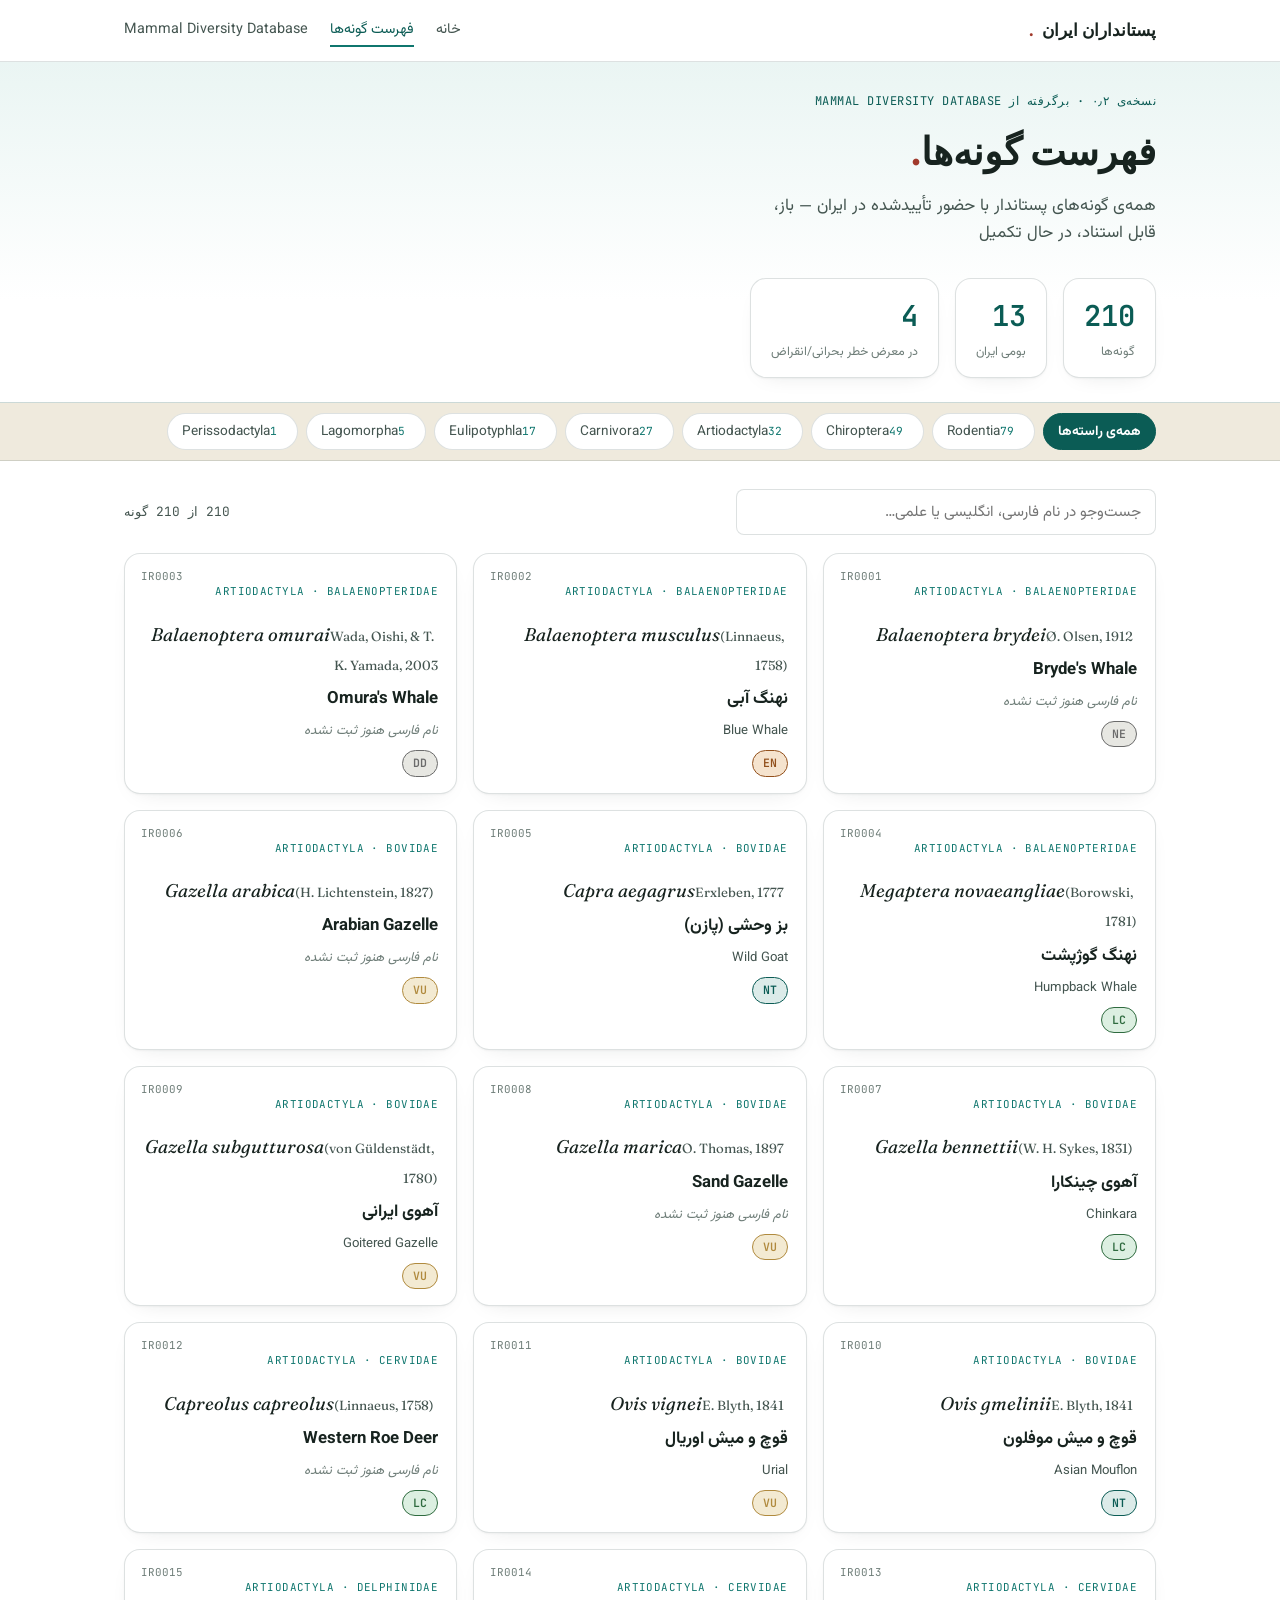
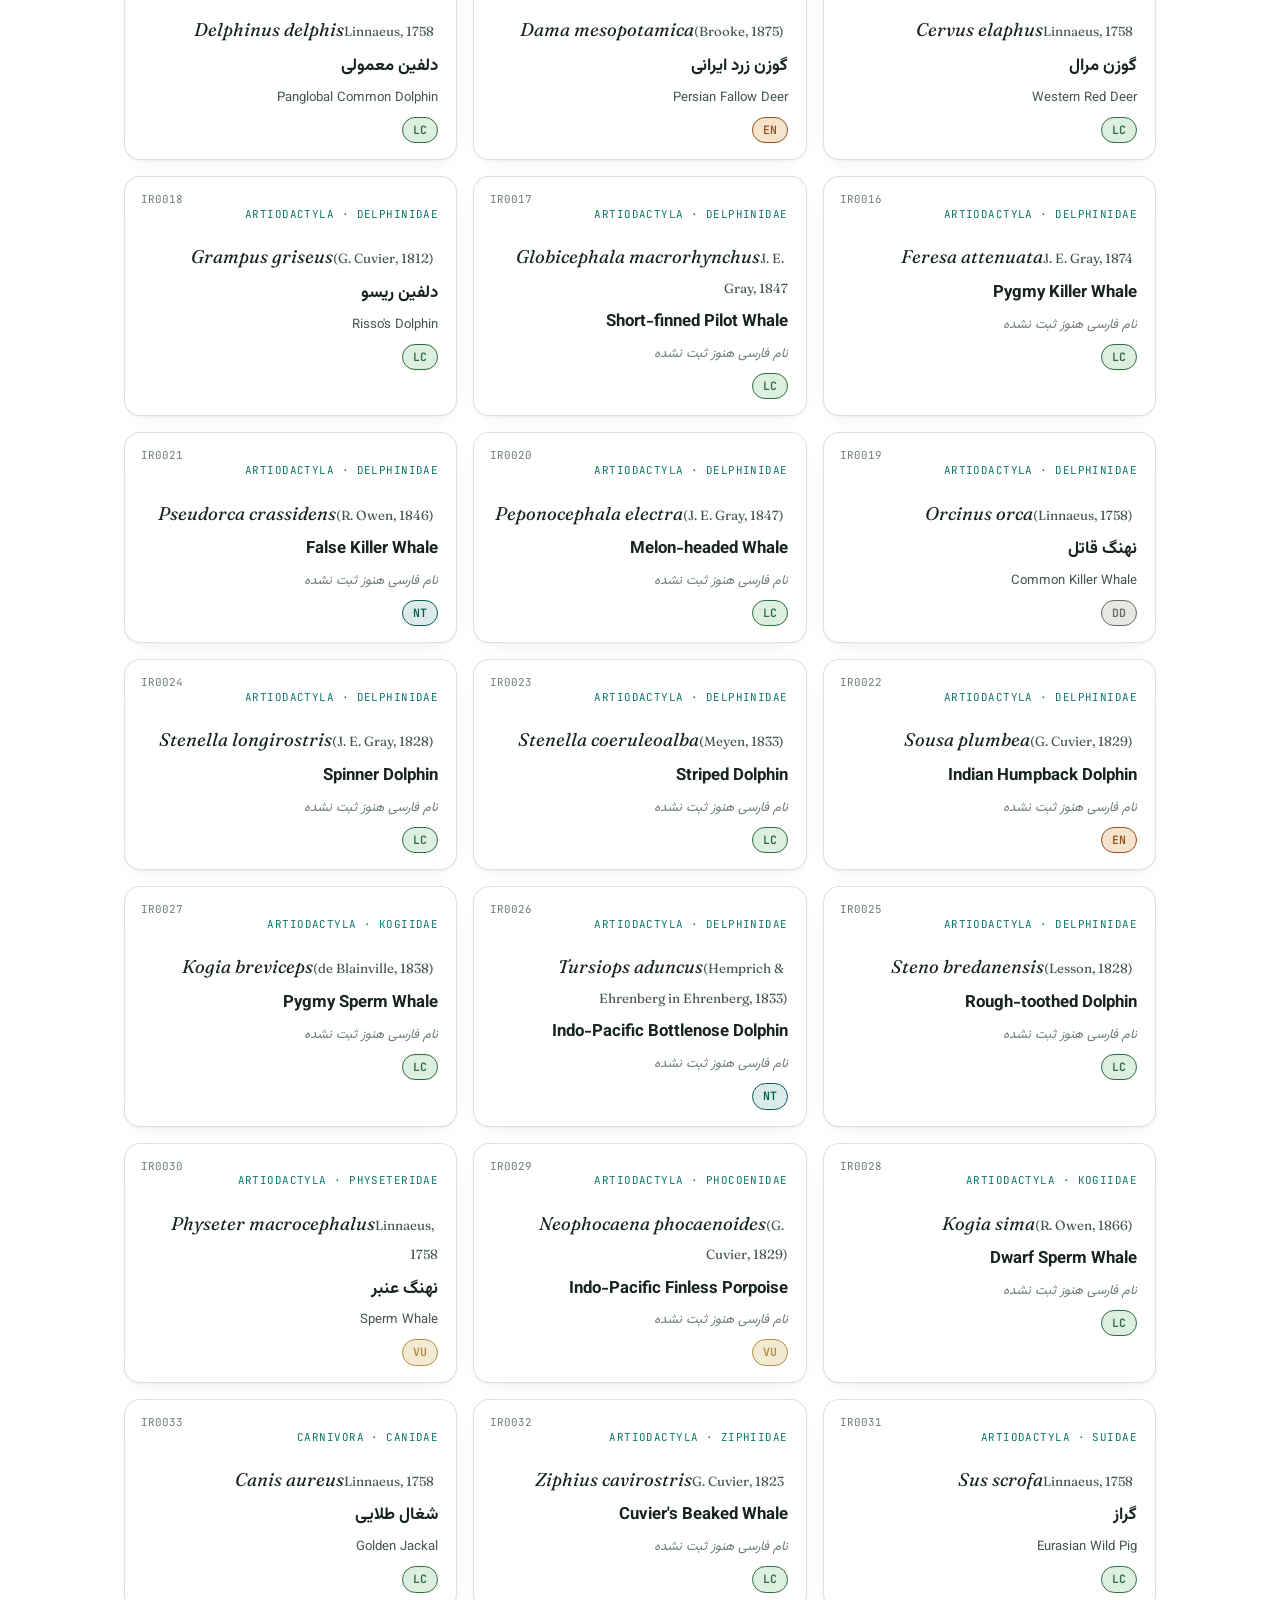
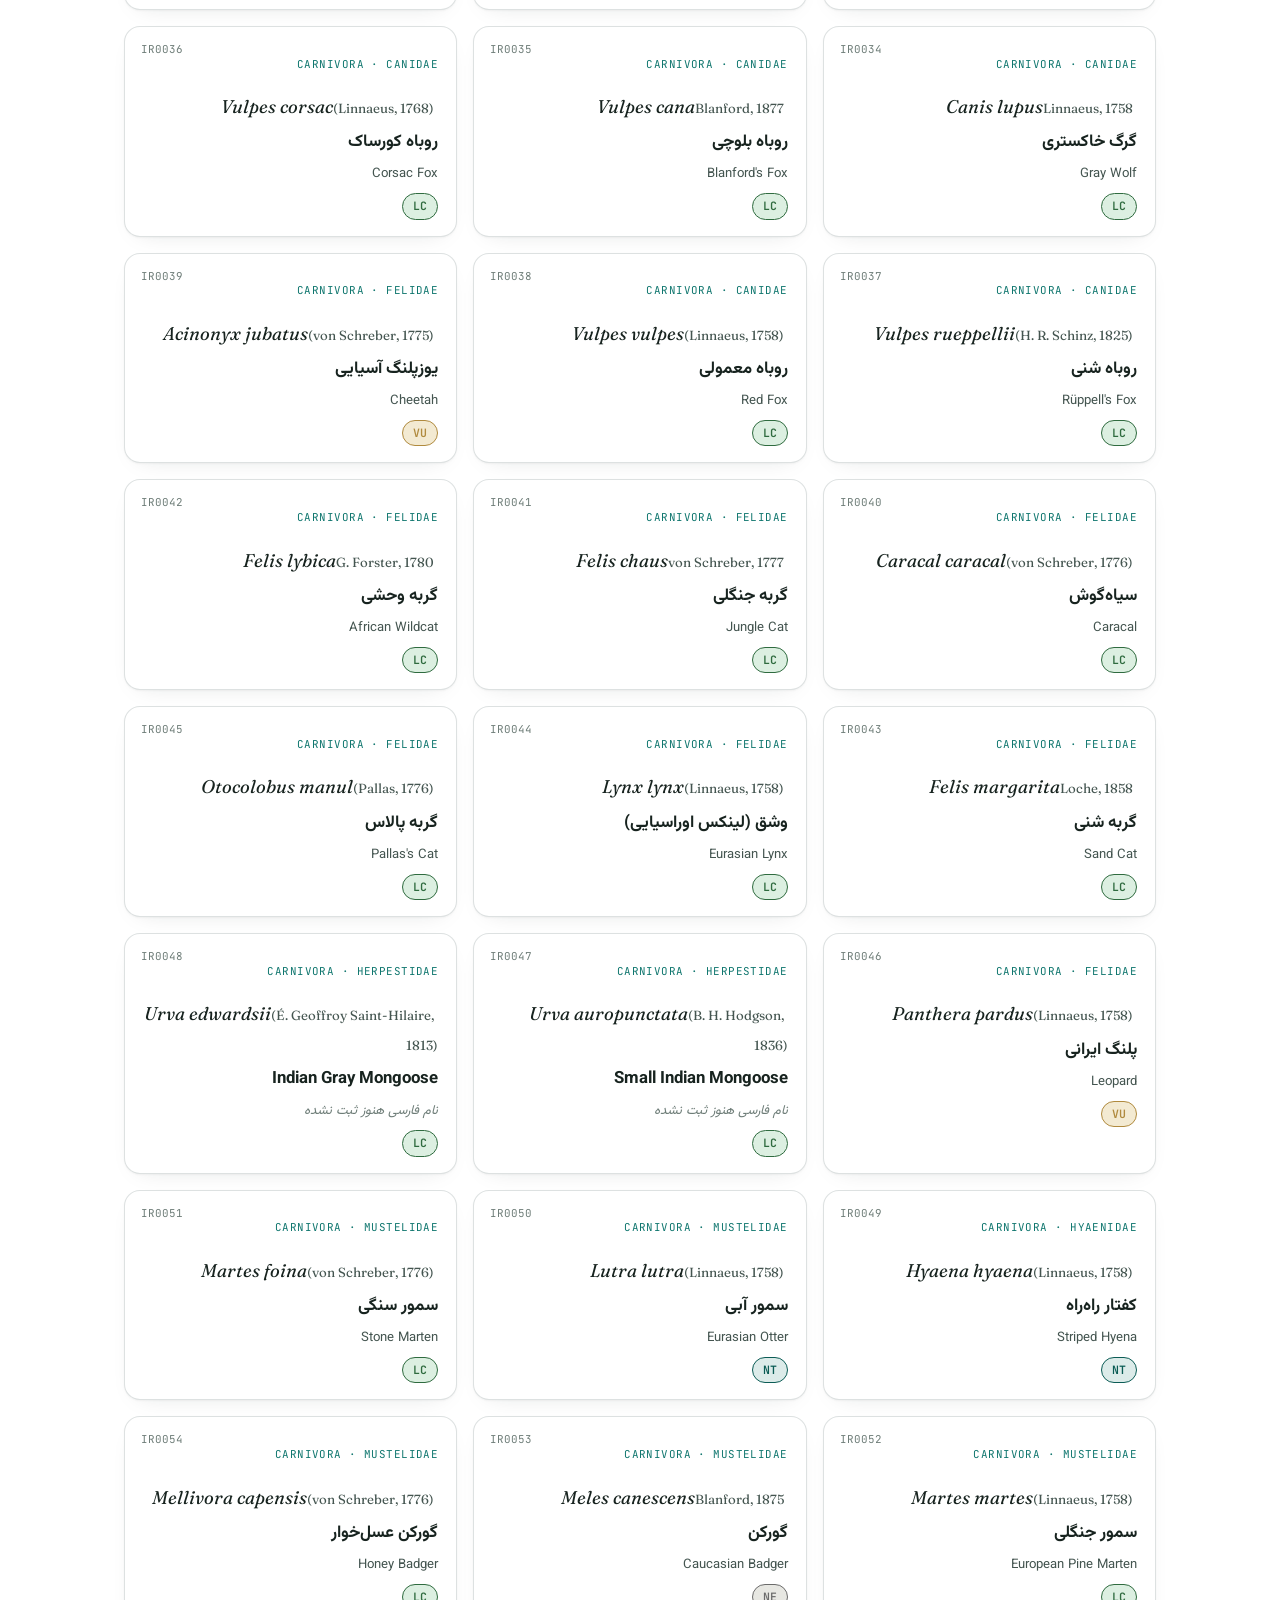
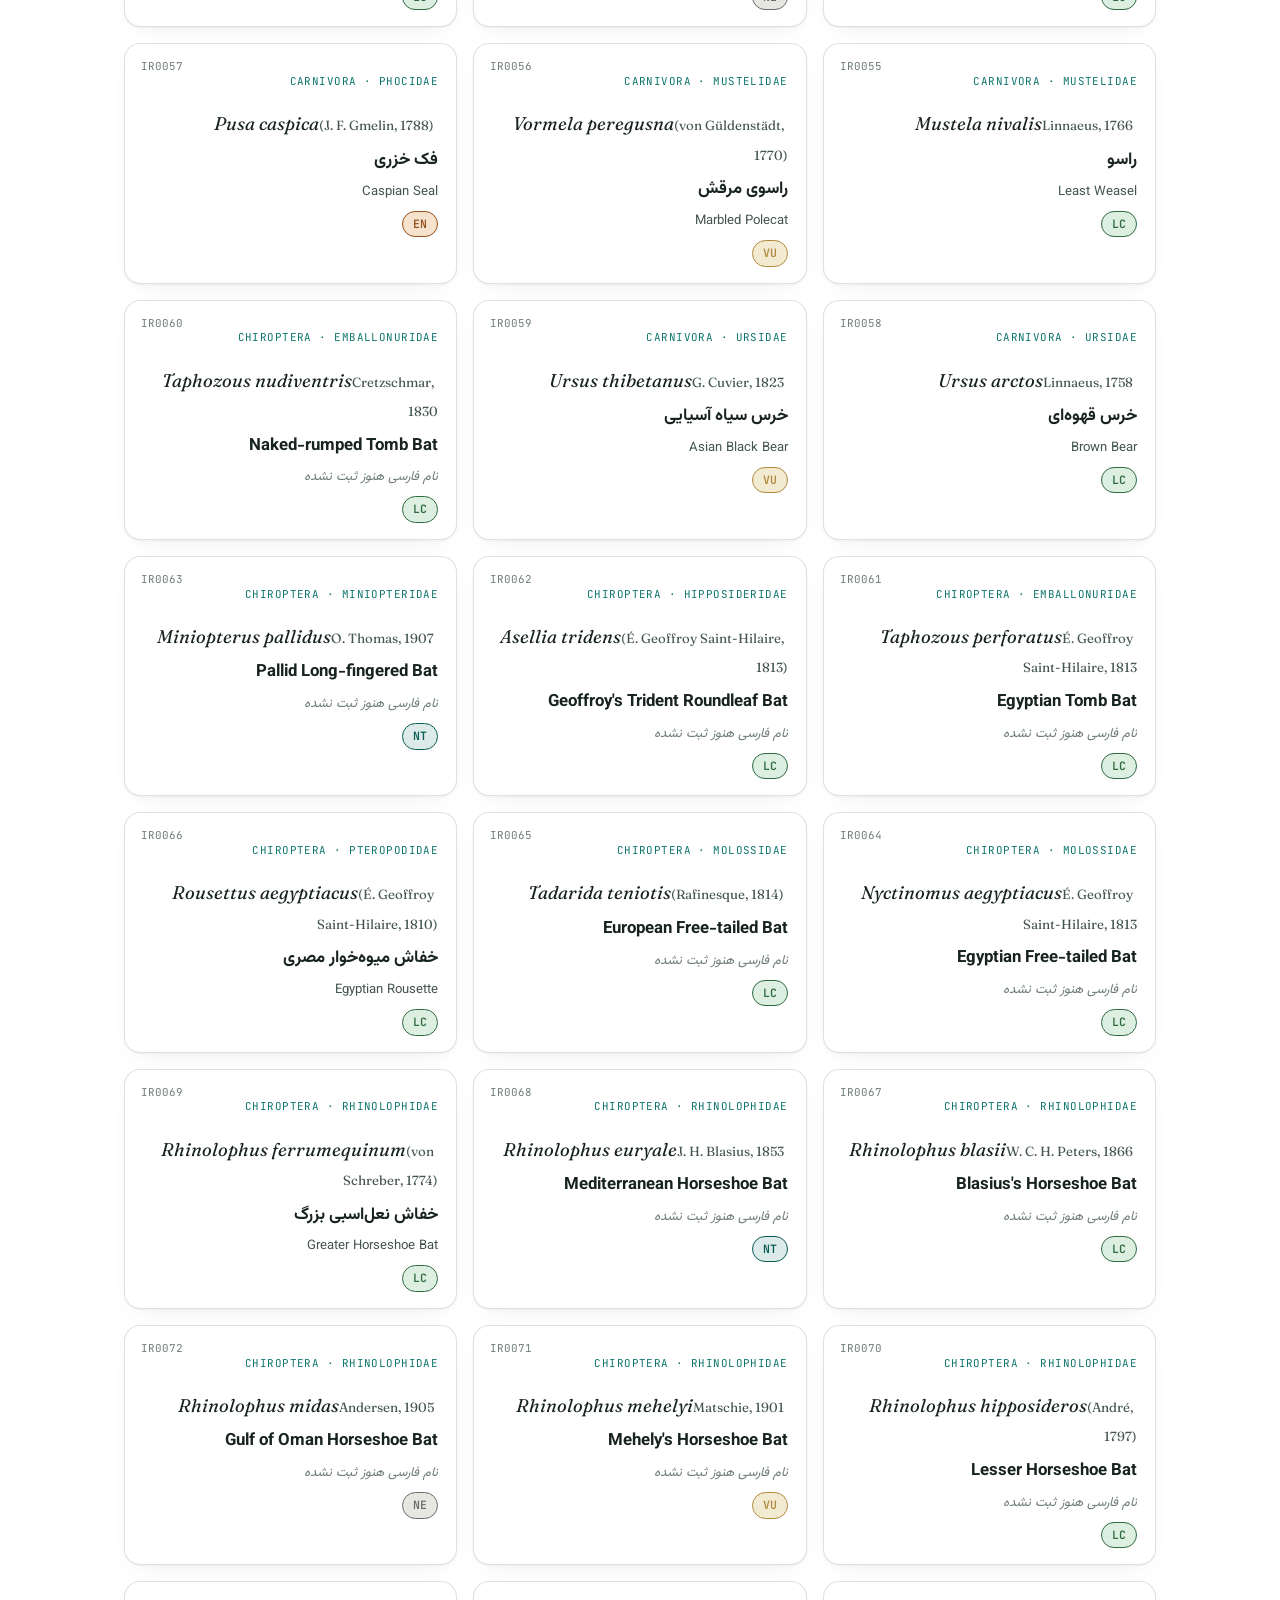
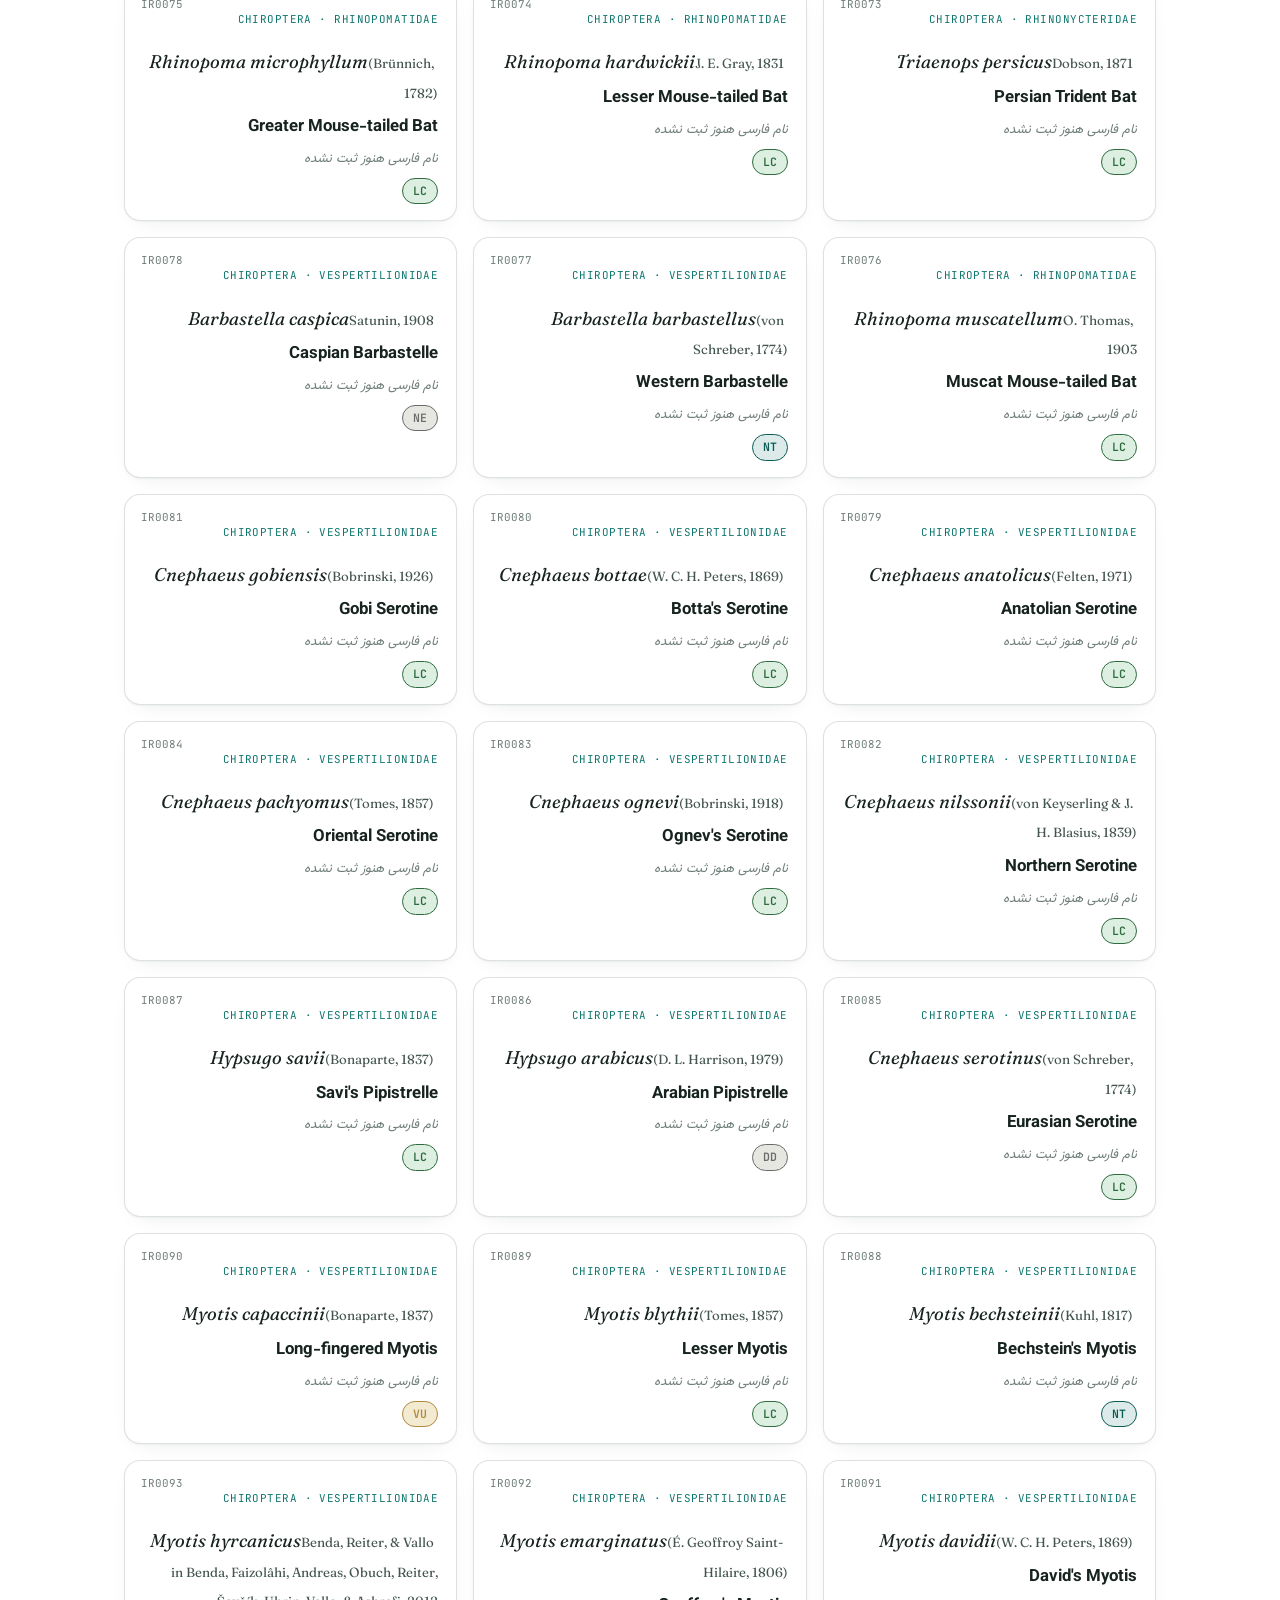
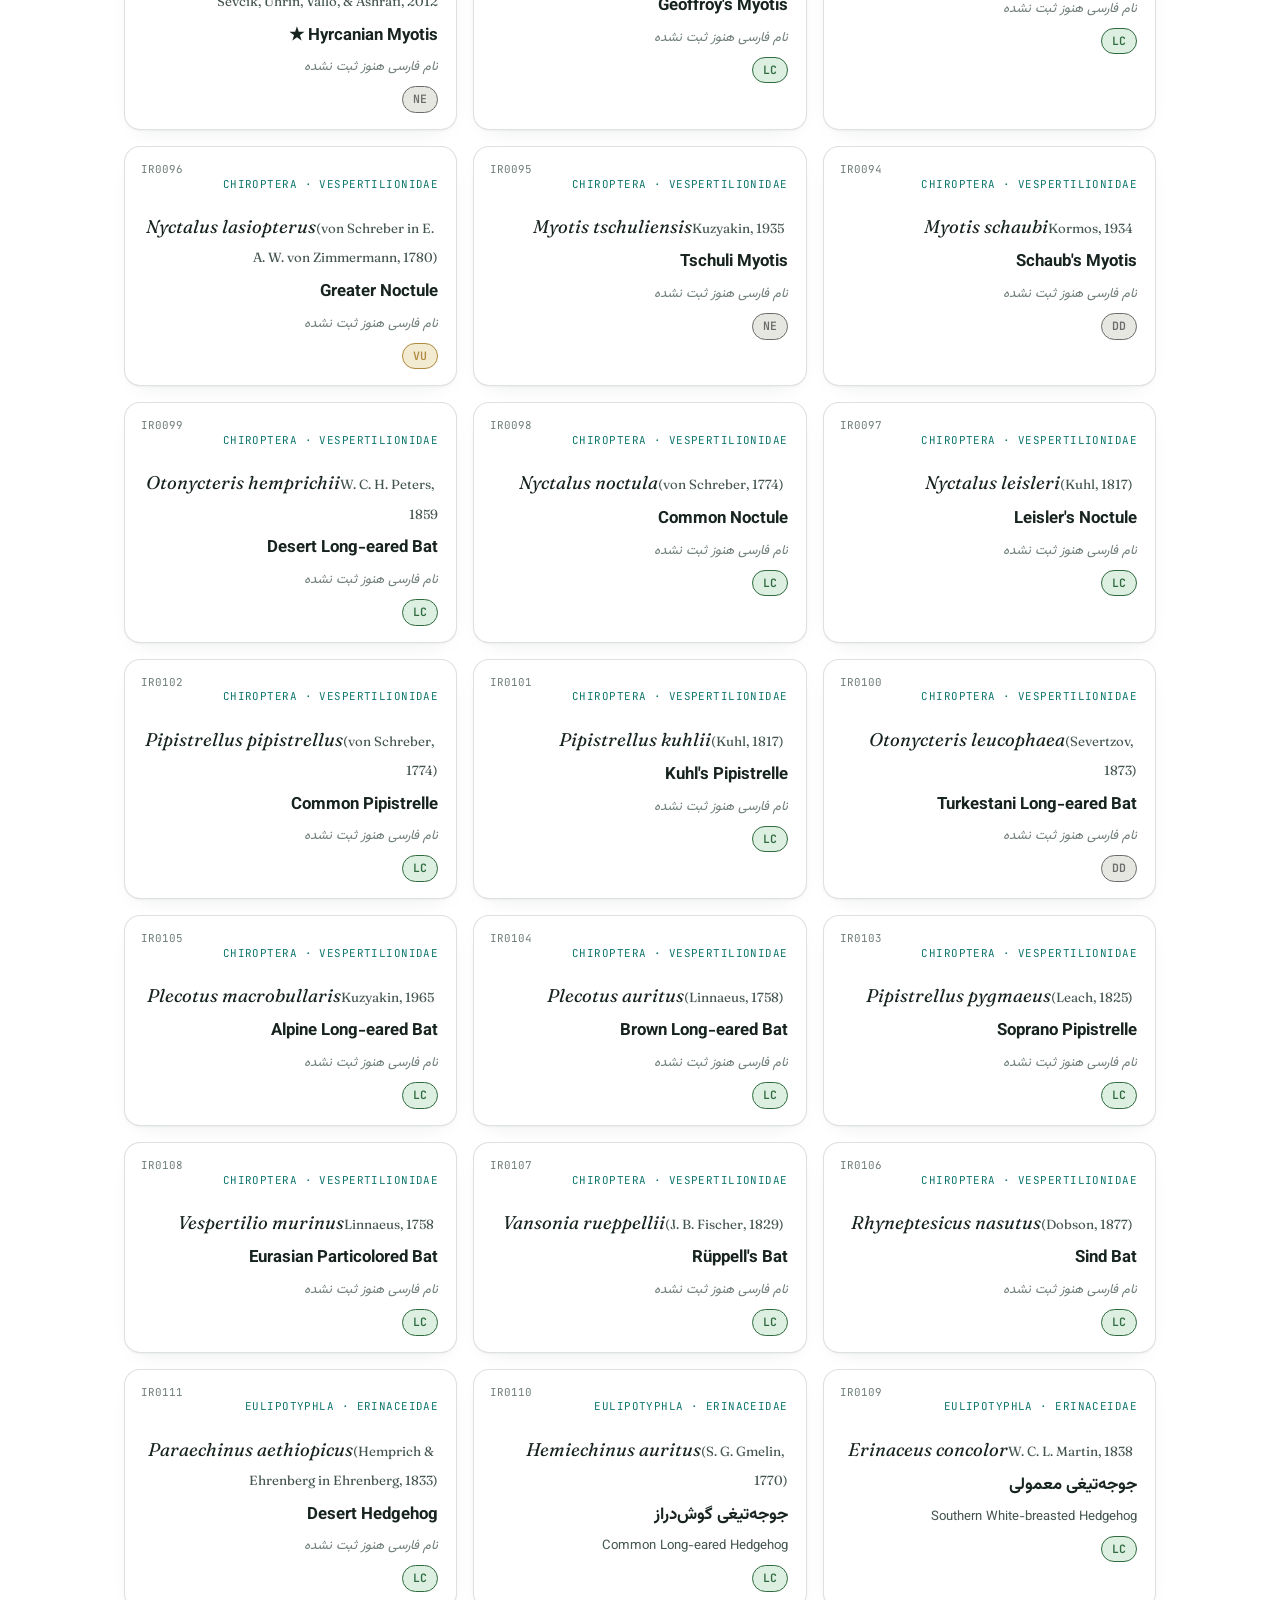
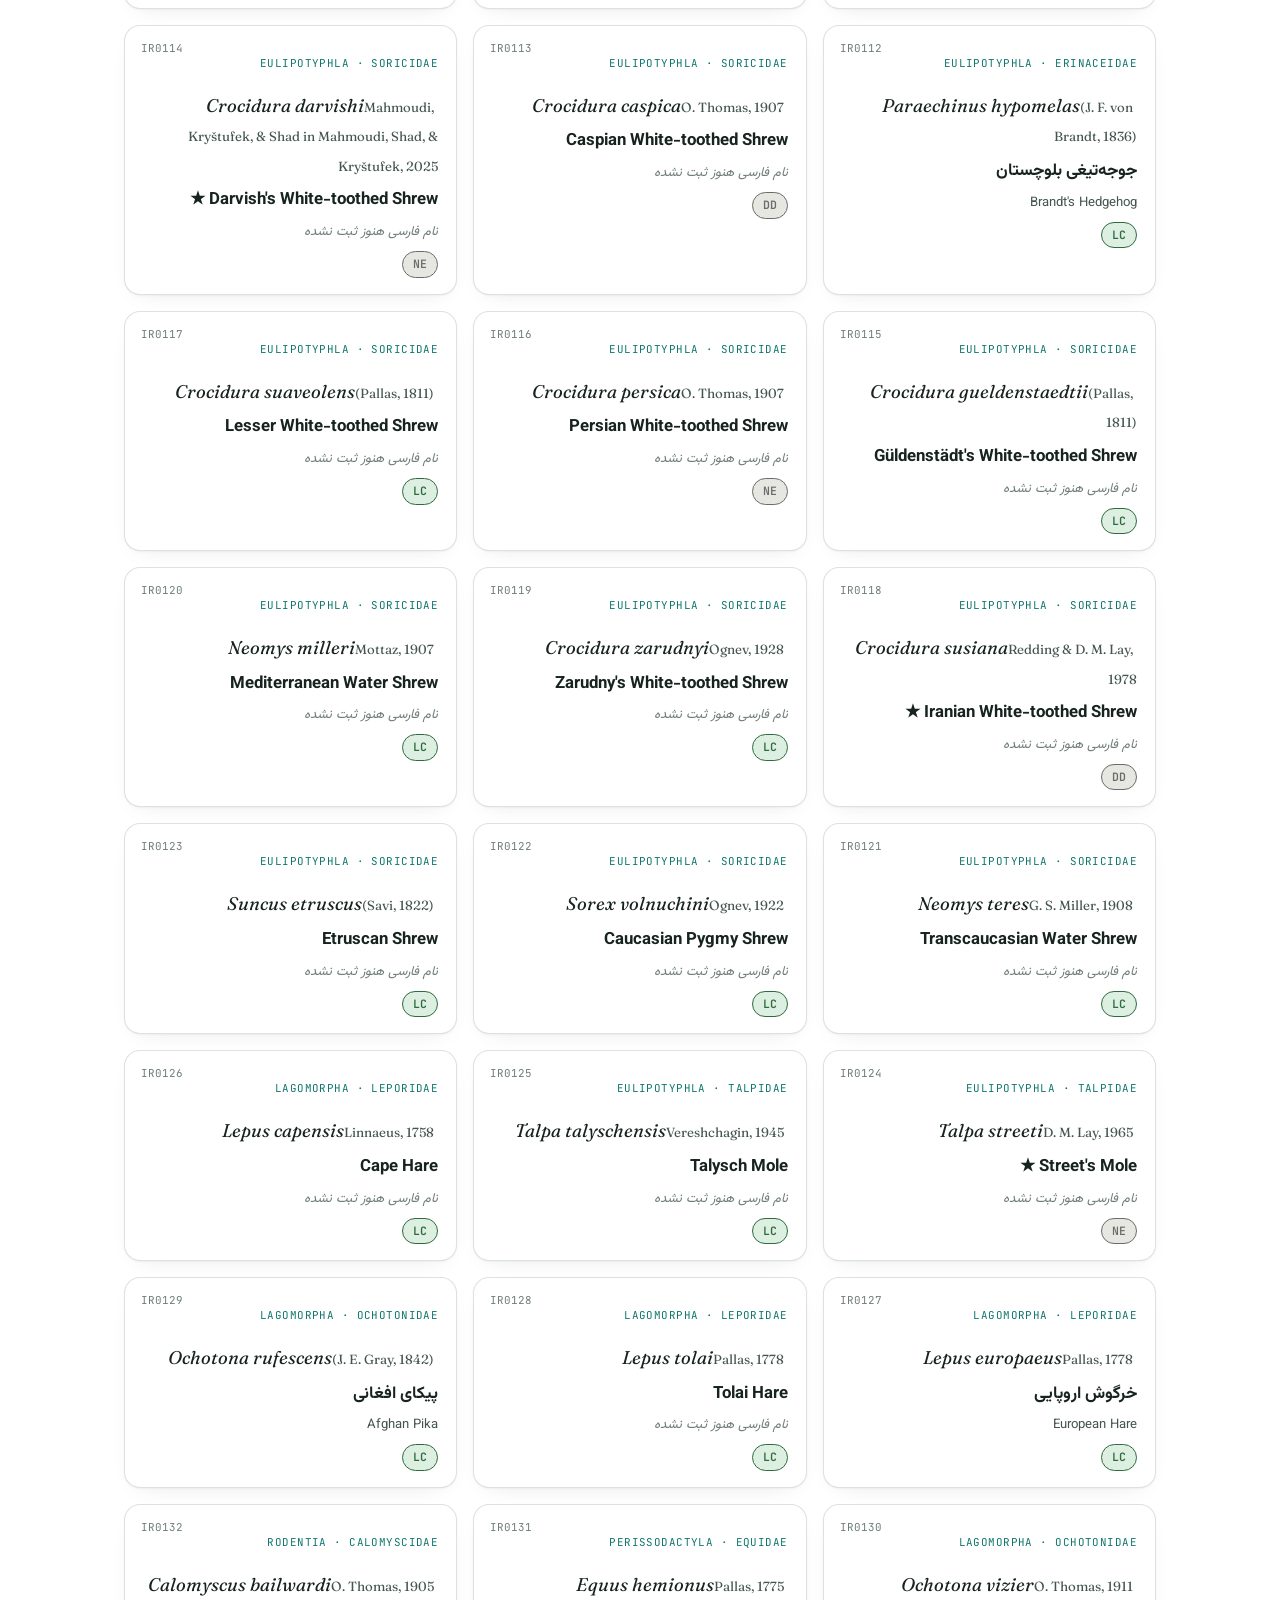
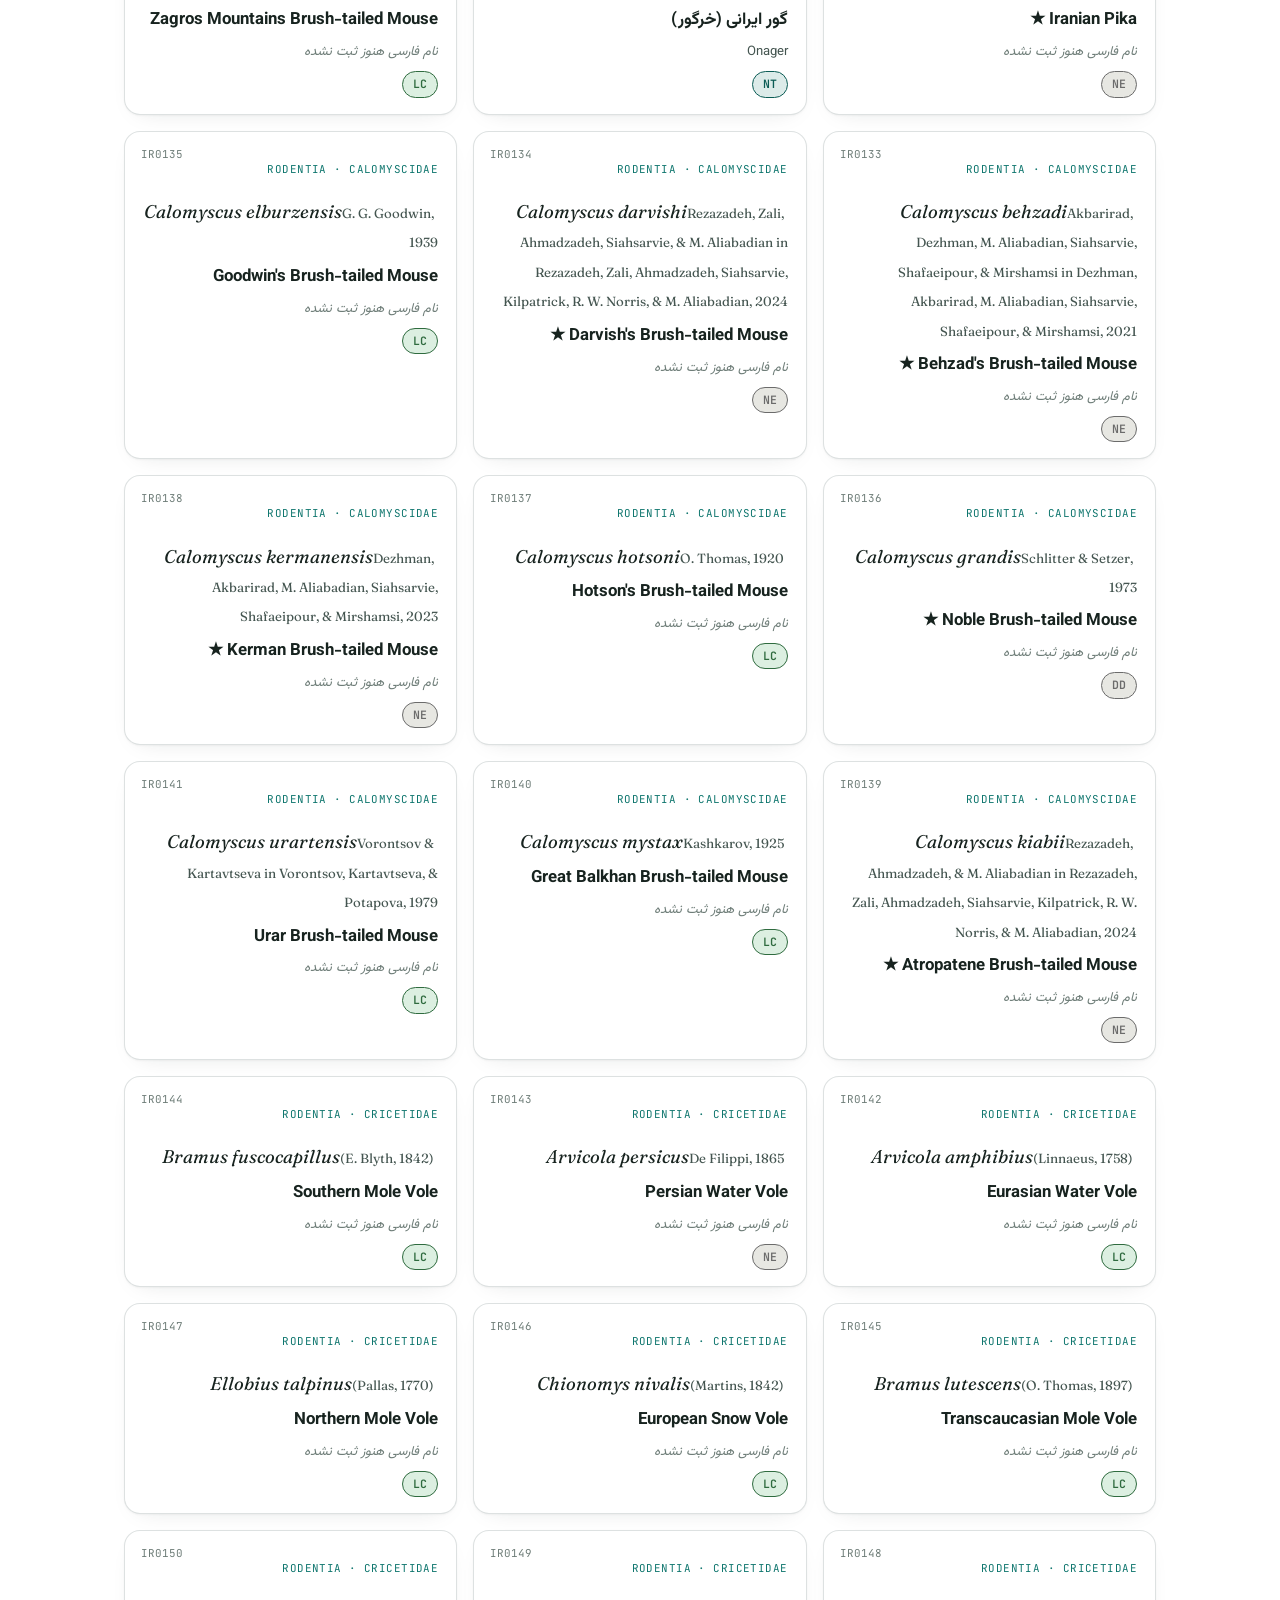
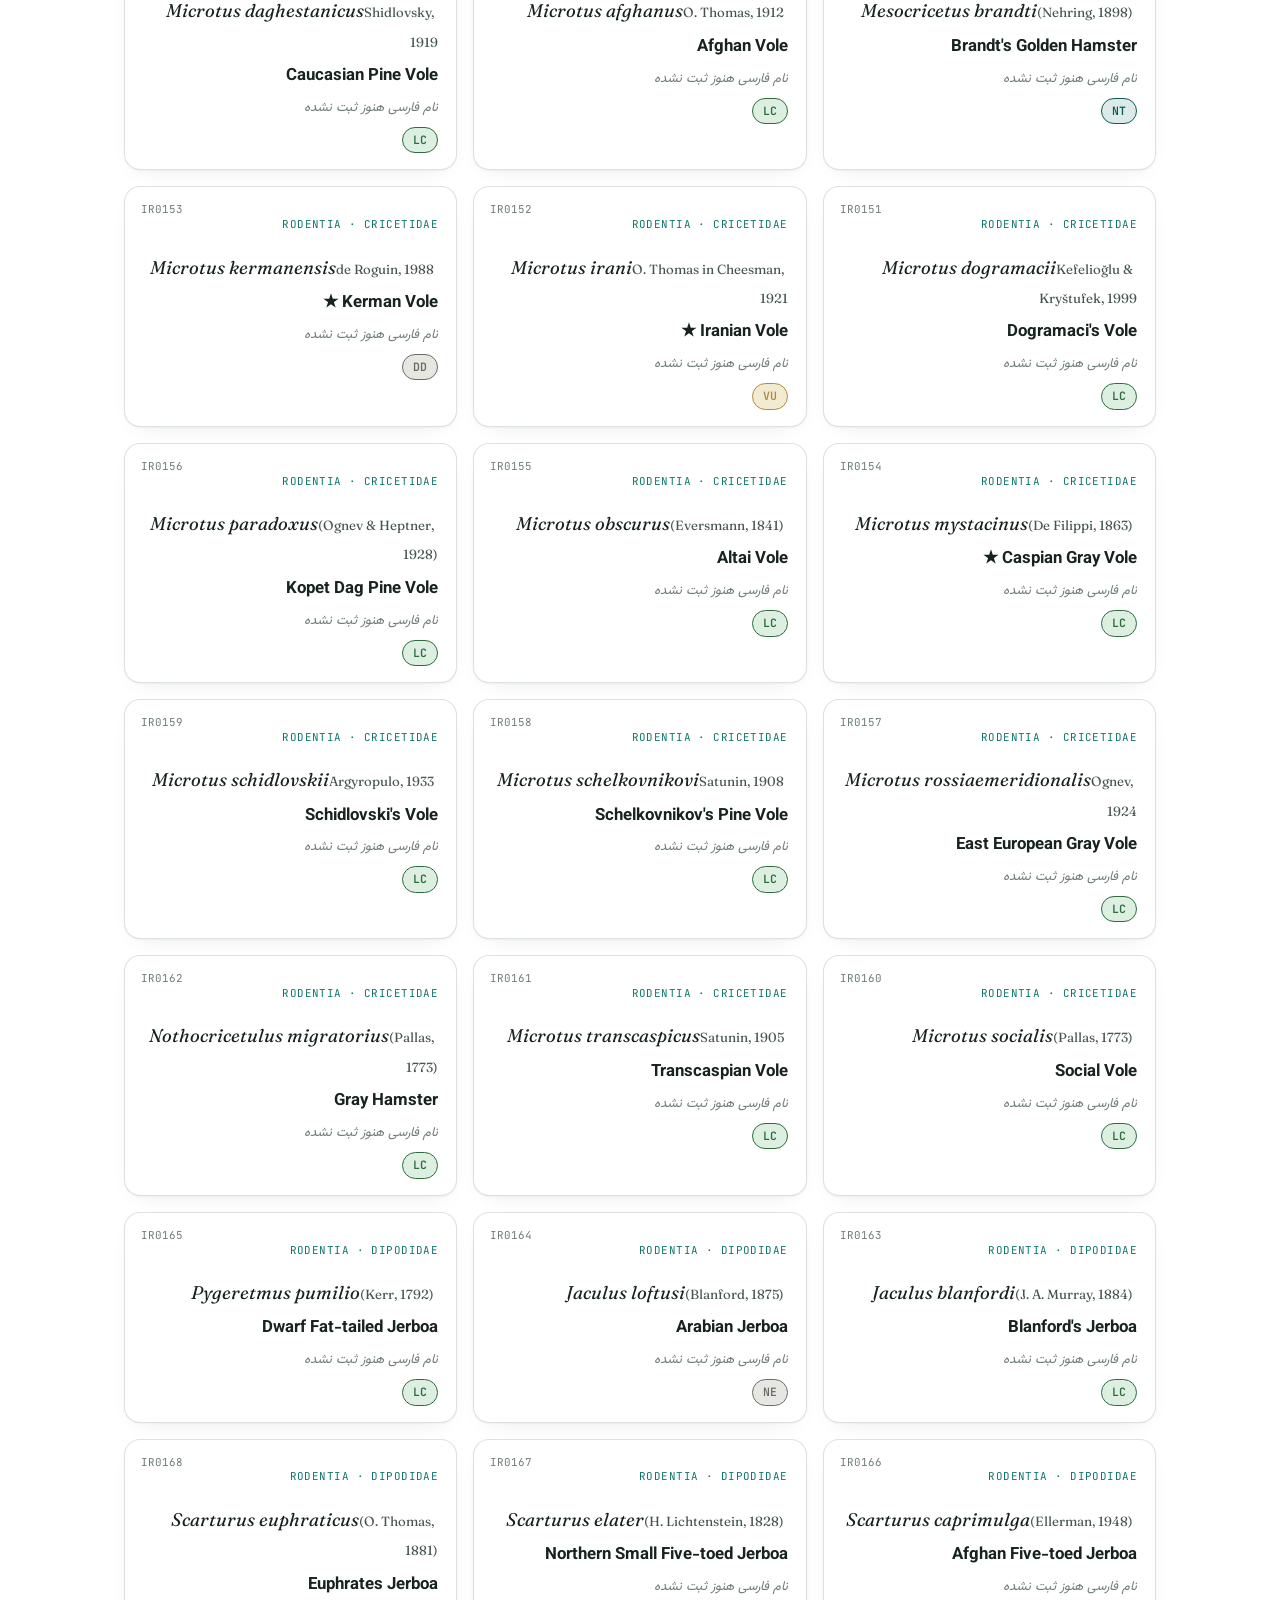
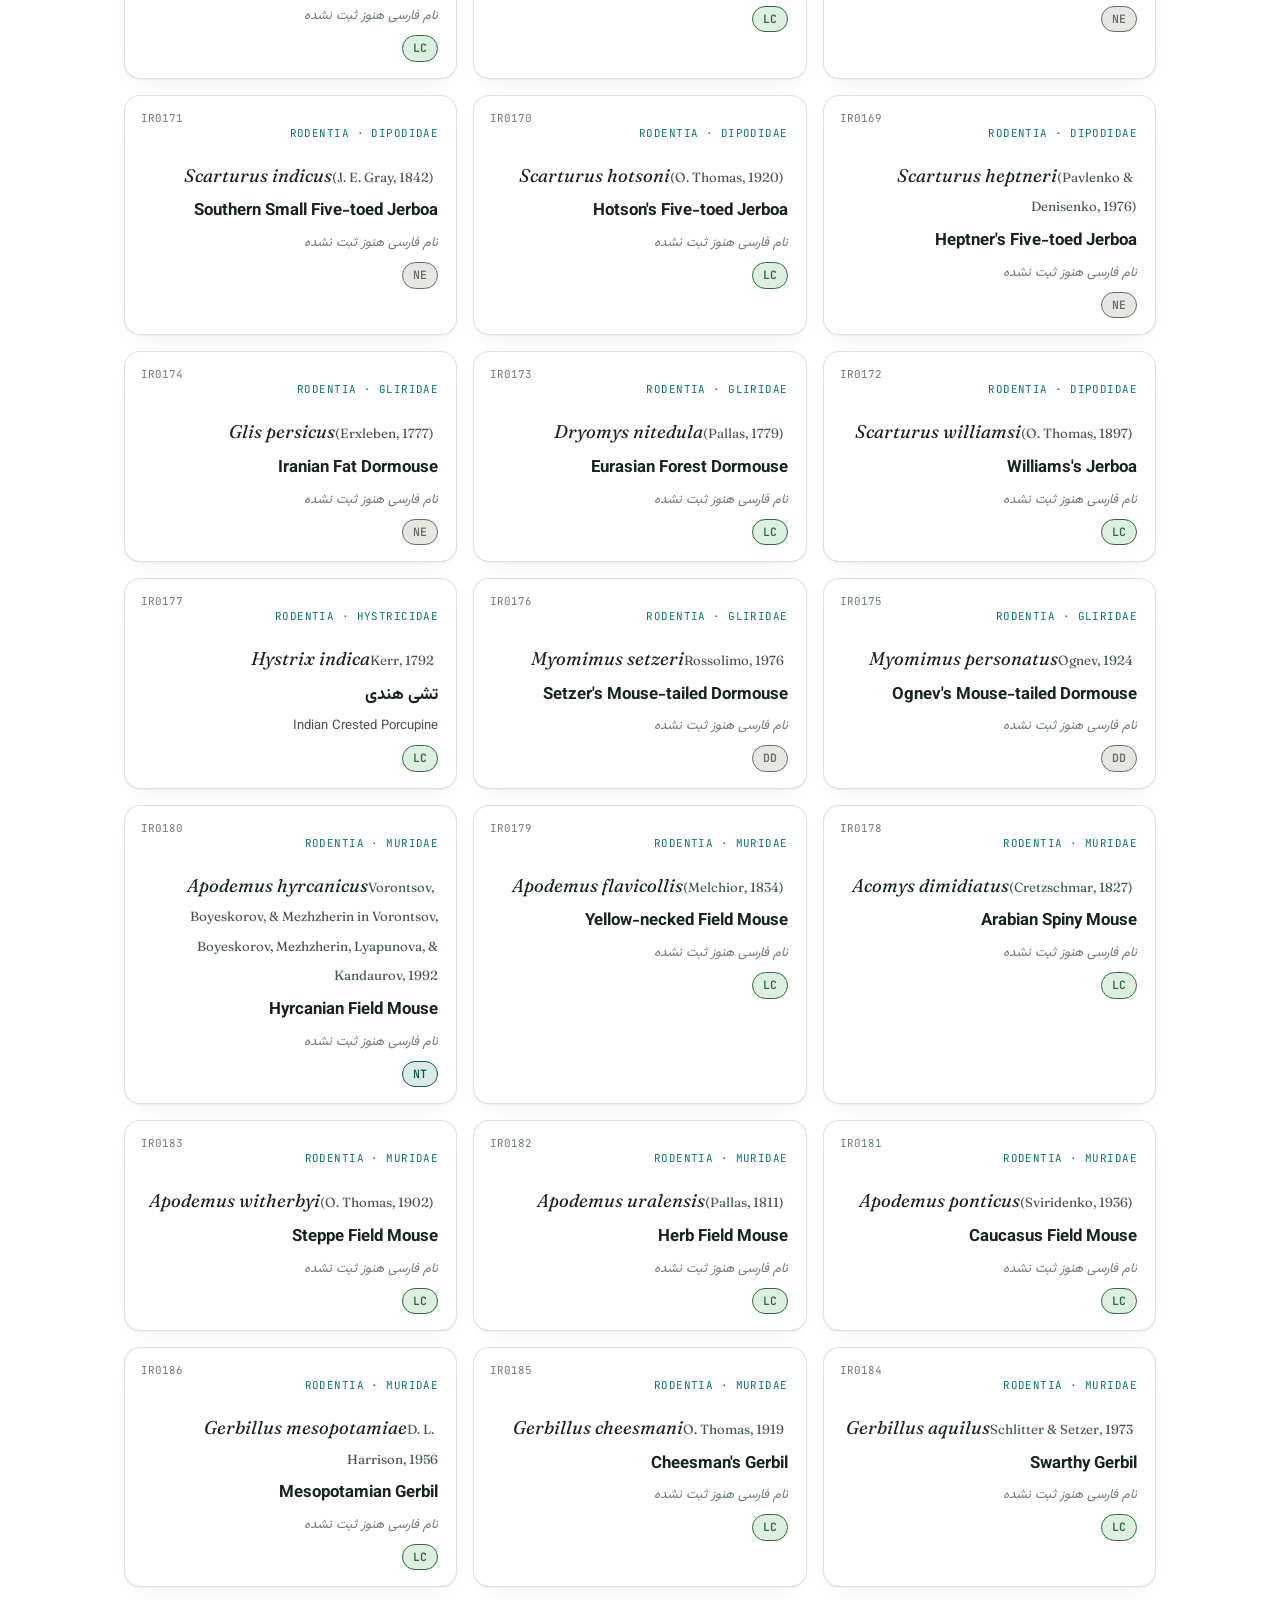
==== list.html @ 0429b335 "نسخه‌ی اولیه سایت پستانداران ایران - فهرست ۲۱۰ گونه پستاندار با حضور تأییدشده در ایران (منبع: Mammal" ====
<!DOCTYPE html>
<html lang="fa" dir="rtl">
<head>
<meta charset="UTF-8">
<meta name="viewport" content="width=device-width, initial-scale=1.0">
<title>فهرست گونه‌ها — پستانداران ایران</title>
<meta name="description" content="فهرست کامل ۲۱۰ گونه‌ی پستاندار با حضور تأییدشده در ایران، با فیلتر راسته و جست‌وجو">
<link rel="preconnect" href="https://fonts.googleapis.com">
<link href="https://fonts.googleapis.com/css2?family=Vazirmatn:wght@400;500;600;700;800&family=Fraunces:ital,wght@0,500;1,500;1,600&family=JetBrains+Mono:wght@400;600&display=swap" rel="stylesheet">
<link rel="stylesheet" href="assets/style.css">
</head>
<body>

<nav class="topnav" aria-label="ناوبری اصلی">
  <div class="wrap topnav-inner">
    <a href="index.html" class="topnav-brand">پستانداران ایران<span class="dot">.</span></a>
    <div class="topnav-links">
      <a href="index.html">خانه</a>
      <a href="list.html" class="is-current">فهرست گونه‌ها</a>
      <a href="https://www.mammaldiversity.org" target="_blank" rel="noopener">Mammal Diversity Database</a>
    </div>
  </div>
</nav>

<header class="site-head site-head--compact">
  <div class="wrap">
    <p class="eyebrow">نسخه‌ی ۰٫۲ · برگرفته از Mammal Diversity Database</p>
    <h1>فهرست گونه‌ها<span class="dot">.</span></h1>
    <p class="tagline">همه‌ی گونه‌های پستاندار با حضور تأییدشده در ایران — باز، قابل استناد، در حال تکمیل</p>

    <dl class="stats" id="stats" aria-label="آمار کلی">
      <div><dt>گونه‌ها</dt><dd id="statSpecies">–</dd></div>
      <div><dt>بومی ایران</dt><dd id="statEndemic">–</dd></div>
      <div><dt>در معرض خطر بحرانی/انقراض</dt><dd id="statThreatened">–</dd></div>
    </dl>
  </div>
</header>

<nav class="filter-strip" aria-label="فیلتر راسته">
  <div class="wrap strip-inner">
    <button class="chip chip--all is-active" data-order="">همه‌ی راسته‌ها</button>
    <div id="orderChips" class="chip-row"></div>
  </div>
</nav>

<main class="wrap">
  <div class="toolbar">
    <label class="search">
      <span class="sr-only">جست‌وجوی گونه</span>
      <input id="searchBox" type="search" placeholder="جست‌وجو در نام فارسی، انگلیسی یا علمی…" autocomplete="off">
    </label>
    <p class="result-count" id="resultCount" role="status"></p>
  </div>

  <section id="cardGrid" class="card-grid" aria-live="polite"></section>

  <p id="emptyState" class="empty-state" hidden>
    هیچ گونه‌ای با این فیلتر ثبت نشده. فیلتر راسته را بردارید یا عبارت جست‌وجو را کوتاه‌تر کنید.
  </p>
</main>

<footer class="site-foot">
  <div class="wrap">
    <p>داده‌ی گونه‌ها از <a href="https://www.mammaldiversity.org" target="_blank" rel="noopener">Mammal Diversity Database</a> استخراج شده؛ پراکنش در سطح استان هنوز موجود نیست و در فاز بعد اضافه می‌شود.</p>
    <p class="mono">بروزرسانی: <span id="lastUpdated">–</span> · هر رکورد دارای شناسه و منبع مجزاست</p>
  </div>
</footer>

<script src="assets/script.js"></script>
</body>
</html>
---- assets/style.css ----
/* ================= tokens ================= */
:root{
  --bg:         #ffffff;
  --bg-tint:    #EAF5F3;
  --bg-warm:    #EFEADD;
  --bg-warm-deep: #DDCFAE;
  --ink:        #17231F;
  --ink-soft:   #445550;
  --ink-faint:  #6E7D78;
  --teal:       #0F766E;
  --teal-deep:  #0B5C55;
  --teal-soft:  #DCEBE9;
  --blue:       #1D4ED8;
  --violet:     #6D28D9;
  --seal:       #A13A2C;
  --gold:       #B08A3E;
  --line:       rgba(15,46,44,0.14);
  --radius:     16px;
  --radius-sm:  8px;
  --radius-pill: 999px;
  --font-fa:    'Vazirmatn', 'Tahoma', sans-serif;
  --font-sci:   'Fraunces', Georgia, serif;
  --font-mono:  'JetBrains Mono', ui-monospace, 'Courier New', monospace;
  --shadow-card: 0 1px 2px rgba(23,35,31,0.04), 0 8px 24px -16px rgba(23,35,31,0.18);
}

*{ box-sizing: border-box; }
html{ scroll-behavior: smooth; }
@media (prefers-reduced-motion: reduce){
  html{ scroll-behavior: auto; }
  *{ animation-duration: 0.001ms !important; transition-duration: 0.001ms !important; }
}

body{
  margin: 0;
  background: var(--bg);
  color: var(--ink);
  font-family: var(--font-fa);
  line-height: 1.6;
}

.wrap{
  max-width: 1080px;
  margin: 0 auto;
  padding: 0 24px;
}

a{ color: var(--teal-deep); text-decoration-thickness: 1px; }
.sr-only{
  position: absolute; width: 1px; height: 1px;
  overflow: hidden; clip: rect(0 0 0 0); white-space: nowrap;
}
:focus-visible{
  outline: 3px solid var(--teal);
  outline-offset: 2px;
}

/* ================= top nav ================= */
.topnav{
  background: var(--bg);
  border-bottom: 1px solid var(--line);
}
.topnav-inner{
  display: flex;
  align-items: center;
  justify-content: space-between;
  gap: 20px;
  padding: 14px 24px;
}
.topnav-brand{
  display: flex;
  align-items: baseline;
  gap: 8px;
  font-family: var(--font-sci);
  font-weight: 600;
  font-size: 1.05rem;
  color: var(--ink);
  text-decoration: none;
}
.topnav-brand .dot{ color: var(--seal); }
.topnav-links{
  display: flex;
  gap: 22px;
  font-size: 0.9rem;
}
.topnav-links a{
  color: var(--ink-soft);
  text-decoration: none;
  padding: 4px 0;
  border-bottom: 2px solid transparent;
  transition: color 0.15s ease, border-color 0.15s ease;
}
.topnav-links a:hover,
.topnav-links a.is-current{
  color: var(--teal-deep);
  border-bottom-color: var(--teal);
}

/* ================= header ================= */
.site-head{
  background: linear-gradient(180deg, var(--bg-tint), var(--bg) 70%);
  color: var(--ink);
  padding: 44px 0 30px;
  border-bottom: 1px solid var(--line);
}
.site-head .eyebrow{
  font-family: var(--font-mono);
  font-size: 12px;
  letter-spacing: 0.04em;
  color: var(--teal-deep);
  margin: 0 0 10px;
  text-transform: uppercase;
}
.site-head h1{
  font-family: var(--font-sci);
  font-size: clamp(2.1rem, 5vw, 3.2rem);
  margin: 0;
  font-weight: 600;
  color: var(--ink);
}
.site-head h1 .dot{ color: var(--seal); }
.tagline{
  margin: 10px 0 0;
  color: var(--ink-soft);
  font-size: 1.05rem;
  max-width: 46ch;
}

.stats{
  display: flex;
  gap: 16px;
  margin: 32px 0 0;
  padding: 0;
  flex-wrap: wrap;
}
.stats > div{
  display: flex;
  flex-direction: column-reverse;
  gap: 4px;
  background: var(--bg);
  border: 1px solid var(--line);
  border-radius: var(--radius);
  padding: 14px 20px;
  box-shadow: var(--shadow-card);
}
.stats dt{
  font-size: 0.78rem;
  color: var(--ink-faint);
}
.stats dd{
  margin: 0;
  font-family: var(--font-mono);
  font-size: 1.8rem;
  font-weight: 600;
  color: var(--teal-deep);
}

.site-head--compact{ padding: 30px 0 24px; }
.site-head--compact h1{ font-size: clamp(1.7rem, 4vw, 2.4rem); }

/* ================= home: hero ================= */
.hero{
  background: linear-gradient(180deg, var(--bg-tint), var(--bg) 75%);
  border-bottom: 1px solid var(--line);
  padding: 48px 0 40px;
}
.hero-grid{
  display: grid;
  grid-template-columns: 1.1fr 0.9fr;
  gap: 40px;
  align-items: center;
}
@media (max-width: 860px){
  .hero-grid{ grid-template-columns: 1fr; }
}
.hero-text h1{
  font-family: var(--font-sci);
  font-size: clamp(2.2rem, 5vw, 3.4rem);
  margin: 0;
  font-weight: 600;
  color: var(--ink);
}
.hero-text h1 .dot{ color: var(--seal); }
.hero-text .eyebrow{
  font-family: var(--font-mono);
  font-size: 12px;
  letter-spacing: 0.04em;
  color: var(--teal-deep);
  margin: 0 0 10px;
  text-transform: uppercase;
}
.hero-text .tagline{ max-width: 52ch; }

.hero-search{
  display: flex;
  gap: 8px;
  margin: 26px 0 0;
  max-width: 480px;
}
.hero-search input{
  flex: 1;
  font-family: var(--font-fa);
  font-size: 0.95rem;
  padding: 11px 16px;
  border: 1px solid var(--line);
  border-radius: var(--radius-sm);
  background: #fff;
  color: var(--ink);
}
.hero-search input:focus{ border-color: var(--teal); }
.hero-search button{
  font-family: var(--font-fa);
  font-size: 0.9rem;
  padding: 0 20px;
  border: 1px solid var(--teal-deep);
  border-radius: var(--radius-sm);
  background: var(--teal-deep);
  color: #fff;
  cursor: pointer;
}
.hero-search button:hover{ background: var(--teal); }

.hero-actions{
  display: flex;
  flex-wrap: wrap;
  gap: 10px;
  margin-top: 18px;
}
.btn{
  display: inline-flex;
  align-items: center;
  font-family: var(--font-fa);
  font-size: 0.9rem;
  font-weight: 600;
  padding: 10px 18px;
  border-radius: var(--radius-sm);
  text-decoration: none;
  border: 1px solid transparent;
  transition: background 0.15s ease, color 0.15s ease, border-color 0.15s ease;
}
.btn--primary{ background: var(--teal-deep); color: #fff; }
.btn--primary:hover{ background: var(--teal); }
.btn--ghost{ background: transparent; color: var(--teal-deep); border-color: var(--teal-deep); }
.btn--ghost:hover{ background: var(--teal-soft); }

.featured-card{
  display: block;
  border-radius: var(--radius);
  overflow: hidden;
  border: 1px solid var(--line);
  box-shadow: var(--shadow-card);
  text-decoration: none;
  color: inherit;
  background: var(--ink);
  position: relative;
  transition: transform 0.15s ease;
}
.featured-card:hover{ transform: translateY(-2px); }
.featured-card img{
  display: block;
  width: 100%;
  aspect-ratio: 4 / 3;
  object-fit: cover;
  opacity: 0.92;
}
.featured-caption{
  position: absolute;
  inset-inline: 0;
  bottom: 0;
  padding: 18px 20px 16px;
  background: linear-gradient(0deg, rgba(15,20,18,0.88), rgba(15,20,18,0));
  color: #fff;
}
.featured-eyebrow{
  font-family: var(--font-mono);
  font-size: 0.68rem;
  letter-spacing: 0.04em;
  text-transform: uppercase;
  color: var(--bg-warm-deep);
  margin: 0 0 4px;
}
.featured-name{ font-weight: 700; font-size: 1.15rem; margin: 0; }
.featured-sci{ font-family: var(--font-sci); font-style: italic; font-size: 0.9rem; margin: 2px 0 0; opacity: 0.9; }

/* ================= home: stat band ================= */
.stat-band{
  background: var(--ink);
  padding: 26px 0;
}
.stat-band-inner{
  display: flex;
  flex-wrap: wrap;
  gap: 28px 40px;
  justify-content: space-between;
}
.stat-item{ display: flex; flex-direction: column-reverse; gap: 4px; }
.stat-item dt{ font-size: 0.78rem; color: var(--bg-warm-deep); }
.stat-item dd{
  margin: 0;
  font-family: var(--font-mono);
  font-size: 1.9rem;
  font-weight: 600;
  color: #fff;
}

/* ================= home: content sections ================= */
.page-sections{ padding: 44px 0 60px; }
.about-section{ max-width: 68ch; margin-bottom: 44px; }
.about-section h2, .breakdown-section h2{
  font-family: var(--font-sci);
  font-size: 1.4rem;
  font-weight: 600;
  margin: 0 0 14px;
  color: var(--ink);
}
.about-section p{ color: var(--ink-soft); margin: 0 0 10px; }

.order-breakdown{
  list-style: none;
  margin: 0;
  padding: 0;
  display: flex;
  flex-direction: column;
  gap: 6px;
  max-width: 640px;
}
.order-bar-row{
  display: grid;
  grid-template-columns: 130px 1fr 34px;
  align-items: center;
  gap: 12px;
  padding: 8px 10px;
  border-radius: var(--radius-sm);
  text-decoration: none;
  color: var(--ink);
  transition: background 0.15s ease;
}
.order-bar-row:hover{ background: var(--bg-tint); }
.order-bar-label{
  font-family: var(--font-mono);
  font-size: 0.78rem;
  color: var(--ink-soft);
  white-space: nowrap;
  overflow: hidden;
  text-overflow: ellipsis;
}
.order-bar-track{
  height: 8px;
  background: var(--bg-warm);
  border-radius: var(--radius-pill);
  overflow: hidden;
}
.order-bar-fill{
  display: block;
  height: 100%;
  background: var(--teal);
  border-radius: var(--radius-pill);
}
.order-bar-count{
  font-family: var(--font-mono);
  font-size: 0.8rem;
  color: var(--ink-faint);
  text-align: left;
}
@media (max-width: 560px){
  .order-bar-row{ grid-template-columns: 90px 1fr 28px; }
}

/* ================= filter strip ================= */
.filter-strip{
  background: var(--bg-warm);
  border-bottom: 1px solid var(--line);
  position: sticky;
  top: 0;
  z-index: 5;
}
.strip-inner{
  display: flex;
  align-items: center;
  gap: 8px;
  padding: 10px 24px;
  overflow-x: auto;
  scrollbar-width: thin;
}
.chip-row{ display: flex; gap: 8px; }
.chip{
  flex: 0 0 auto;
  font-family: var(--font-fa);
  font-size: 0.85rem;
  background: var(--bg);
  color: var(--ink-soft);
  border: 1px solid var(--line);
  border-radius: var(--radius-pill);
  padding: 7px 14px;
  cursor: pointer;
  white-space: nowrap;
  position: relative;
  transition: background 0.15s ease, color 0.15s ease, transform 0.1s ease, border-color 0.15s ease;
}
.chip .tab-count{
  font-family: var(--font-mono);
  font-size: 0.7rem;
  color: var(--teal);
  margin-inline-start: 6px;
}
.chip:hover{ transform: translateY(-1px); border-color: var(--teal); }
.chip.is-active{
  background: var(--teal-deep);
  color: #fff;
  border-color: var(--teal-deep);
}
.chip.is-active .tab-count{ color: var(--bg-warm-deep); }
.chip--all{ font-weight: 700; }

/* ================= toolbar ================= */
.toolbar{
  display: flex;
  align-items: center;
  justify-content: space-between;
  gap: 16px;
  margin: 28px 0 18px;
  flex-wrap: wrap;
}
.search input{
  width: min(420px, 70vw);
  font-family: var(--font-fa);
  font-size: 0.95rem;
  padding: 10px 14px;
  border: 1px solid var(--line);
  border-radius: var(--radius-sm);
  background: #fff;
  color: var(--ink);
}
.search input:focus{ border-color: var(--teal); }
.result-count{
  font-family: var(--font-mono);
  font-size: 0.8rem;
  color: var(--ink-soft);
  margin: 0;
}

/* ================= card grid ================= */
.card-grid{
  display: grid;
  grid-template-columns: repeat(auto-fill, minmax(260px, 1fr));
  gap: 16px;
  margin-bottom: 64px;
}
.card-link{
  display: block;
  text-decoration: none;
  color: inherit;
  border-radius: var(--radius);
}
.card{
  background: #fff;
  border: 1px solid var(--line);
  border-radius: var(--radius);
  padding: 18px 18px 16px;
  position: relative;
  display: flex;
  flex-direction: column;
  gap: 8px;
  height: 100%;
  box-shadow: var(--shadow-card);
  transition: border-color 0.15s ease, transform 0.12s ease;
}
.card-link:hover .card,
.card-link:focus-visible .card{
  border-color: var(--teal);
  transform: translateY(-2px);
}
.card::before{
  content: attr(data-id);
  position: absolute;
  top: 14px;
  inset-inline-end: 16px;
  font-family: var(--font-mono);
  font-size: 0.68rem;
  color: var(--ink-faint);
}
.card-order{
  font-family: var(--font-mono);
  font-size: 0.68rem;
  letter-spacing: 0.04em;
  text-transform: uppercase;
  color: var(--teal);
}
.card-sci{
  font-family: var(--font-sci);
  font-style: italic;
  font-size: 1.15rem;
  color: var(--ink);
  margin: 0;
}
.card-sci .authority{
  font-style: normal;
  font-size: 0.72em;
  color: var(--ink-soft);
  margin-inline-start: 4px;
}
.card-fa{
  font-weight: 700;
  font-size: 1.05rem;
  margin: 0;
  color: var(--ink);
}
.card-en{
  font-size: 0.82rem;
  color: var(--ink-soft);
  margin: 0;
}
.fa-pending{
  font-style: italic;
  color: var(--ink-faint);
}

.iucn{
  display: inline-flex;
  align-self: flex-start;
  align-items: center;
  gap: 6px;
  font-family: var(--font-mono);
  font-size: 0.72rem;
  font-weight: 600;
  padding: 3px 10px;
  border-radius: var(--radius-pill);
  border: 1px solid currentColor;
}
.iucn[data-cat="CR"]{ color: #7a1f16; background: #f6dcd8; }
.iucn[data-cat="EN"]{ color: #92501c; background: #f5e3ce; }
.iucn[data-cat="VU"]{ color: var(--gold); background: #f3ead2; }
.iucn[data-cat="NT"]{ color: var(--teal-deep); background: var(--teal-soft); }
.iucn[data-cat="LC"]{ color: #2f6b3f; background: #dcefe1; }
.iucn[data-cat="DD"], .iucn[data-cat="NE"]{ color: #6b6b6b; background: #e7e7e2; }

.empty-state{
  text-align: center;
  padding: 60px 20px;
  color: var(--ink-soft);
  font-size: 0.95rem;
}

/* ================= species detail page ================= */
.breadcrumb{
  font-size: 0.82rem;
  color: var(--ink-faint);
  margin: 20px 0 0;
}
.breadcrumb a{ color: var(--teal-deep); text-decoration: none; }
.breadcrumb a:hover{ text-decoration: underline; }

.species-head{
  background: linear-gradient(180deg, var(--bg-tint), var(--bg) 75%);
  border-bottom: 1px solid var(--line);
  padding: 18px 0 34px;
}
.species-head .order-tag{
  font-family: var(--font-mono);
  font-size: 0.72rem;
  letter-spacing: 0.04em;
  text-transform: uppercase;
  color: var(--teal);
  margin: 0 0 10px;
}
.species-head h1{
  font-family: var(--font-sci);
  font-style: italic;
  font-size: clamp(1.8rem, 4.5vw, 2.6rem);
  margin: 0;
  color: var(--ink);
  font-weight: 500;
}
.species-head .authority{
  font-style: normal;
  font-size: 0.55em;
  color: var(--ink-soft);
  margin-inline-start: 8px;
  display: inline-block;
}
.species-head .fa-name{
  font-size: 1.35rem;
  font-weight: 700;
  margin: 10px 0 2px;
}
.species-head .en-name{
  font-size: 1rem;
  color: var(--ink-soft);
  margin: 0;
}
.badge-row{
  display: flex;
  flex-wrap: wrap;
  gap: 8px;
  margin-top: 18px;
}
.badge{
  display: inline-flex;
  align-items: center;
  gap: 6px;
  font-size: 0.78rem;
  font-family: var(--font-mono);
  padding: 5px 12px;
  border-radius: var(--radius-pill);
  border: 1px solid var(--line);
  background: var(--bg);
  color: var(--ink-soft);
}
.badge.endemic{ color: var(--seal); border-color: var(--seal); background: #fbe9e6; }

.species-body{
  padding: 34px 0 64px;
  display: grid;
  gap: 24px;
  grid-template-columns: 1.2fr 1fr;
  align-items: start;
}
@media (max-width: 780px){
  .species-body{ grid-template-columns: 1fr; }
}
.panel{
  background: #fff;
  border: 1px solid var(--line);
  border-radius: var(--radius);
  padding: 22px 24px;
  box-shadow: var(--shadow-card);
}
.panel h2{
  font-family: var(--font-sci);
  font-size: 1.1rem;
  font-weight: 600;
  margin: 0 0 16px;
  color: var(--ink);
}
.panel + .panel{ margin-top: 20px; }

.taxo-table{
  width: 100%;
  border-collapse: collapse;
  font-size: 0.9rem;
}
.taxo-table tr{ border-bottom: 1px dashed var(--line); }
.taxo-table tr:last-child{ border-bottom: none; }
.taxo-table th, .taxo-table td{
  text-align: start;
  padding: 8px 0;
  vertical-align: top;
}
.taxo-table th{
  color: var(--ink-faint);
  font-weight: 500;
  width: 40%;
}
.taxo-table td{ color: var(--ink); font-weight: 500; }
.taxo-table td.mono-cell{ font-family: var(--font-mono); font-size: 0.82rem; font-weight: 400; direction: ltr; text-align: left; }

.count-badge{
  font-family: var(--font-mono);
  font-size: 0.75rem;
  font-weight: 400;
  color: var(--ink-faint);
}

.panel details{ margin-top: 4px; }
.panel summary{
  cursor: pointer;
  font-size: 0.85rem;
  color: var(--teal-deep);
  padding: 4px 0;
  user-select: none;
}
.panel details[open] summary{ margin-bottom: 8px; }

.synonym-list{
  list-style: none;
  margin: 0;
  padding: 0;
  display: flex;
  flex-direction: column;
  gap: 6px;
  max-height: 340px;
  overflow-y: auto;
  font-size: 0.85rem;
  color: var(--ink-soft);
}
.synonym-list li{
  padding: 6px 10px;
  background: var(--bg-tint);
  border-radius: var(--radius-sm);
}
.synonym-list em{ font-style: italic; color: var(--ink); }

.country-list{
  display: flex;
  flex-wrap: wrap;
  gap: 6px;
}
.country-tag{
  font-size: 0.78rem;
  padding: 4px 10px;
  border-radius: var(--radius-pill);
  background: var(--bg-tint);
  color: var(--ink-soft);
}
.country-tag.is-iran{
  background: var(--teal-deep);
  color: #fff;
  font-weight: 600;
}
.country-more{
  font-size: 0.78rem;
  padding: 4px 10px;
  color: var(--ink-faint);
  font-family: var(--font-mono);
}

.permalink-box{
  display: flex;
  gap: 8px;
  align-items: center;
  margin-top: 8px;
}
.permalink-box input{
  flex: 1;
  font-family: var(--font-mono);
  font-size: 0.8rem;
  padding: 9px 12px;
  border: 1px solid var(--line);
  border-radius: var(--radius-sm);
  background: var(--bg-tint);
  color: var(--ink-soft);
  direction: ltr;
  text-align: left;
}
.copy-btn{
  font-family: var(--font-fa);
  font-size: 0.82rem;
  padding: 9px 14px;
  border-radius: var(--radius-sm);
  border: 1px solid var(--teal);
  background: var(--teal);
  color: #fff;
  cursor: pointer;
  white-space: nowrap;
  transition: background 0.15s ease;
}
.copy-btn:hover{ background: var(--teal-deep); }
.copy-btn.is-copied{ background: var(--teal-deep); }

.citation{
  margin: 14px 0 0;
  padding: 12px 14px;
  background: var(--bg-tint);
  border-inline-start: 3px solid var(--teal);
  border-radius: var(--radius-sm);
  font-size: 0.82rem;
  color: var(--ink-soft);
  line-height: 1.7;
}

.not-found{
  padding: 80px 20px;
  text-align: center;
}
.not-found h1{ font-family: var(--font-sci); font-size: 1.6rem; }
.not-found p{ color: var(--ink-soft); }

/* ================= footer ================= */
.site-foot{
  background: var(--ink);
  color: var(--bg-warm);
  padding: 28px 0 36px;
  font-size: 0.82rem;
}
.site-foot a{ color: var(--bg-warm-deep); }
.site-foot .mono{ font-family: var(--font-mono); font-size: 0.72rem; opacity: 0.8; margin-top: 6px; }

@media (max-width: 560px){
  .site-head{ padding: 34px 0 22px; }
  .stats{ gap: 12px; }
  .toolbar{ flex-direction: column; align-items: stretch; }
  .search input{ width: 100%; }
  .topnav-links{ gap: 14px; font-size: 0.85rem; }
  .hero{ padding: 34px 0 30px; }
  .hero-search{ max-width: none; flex-direction: column; }
  .stat-band-inner{ gap: 18px 28px; }
}
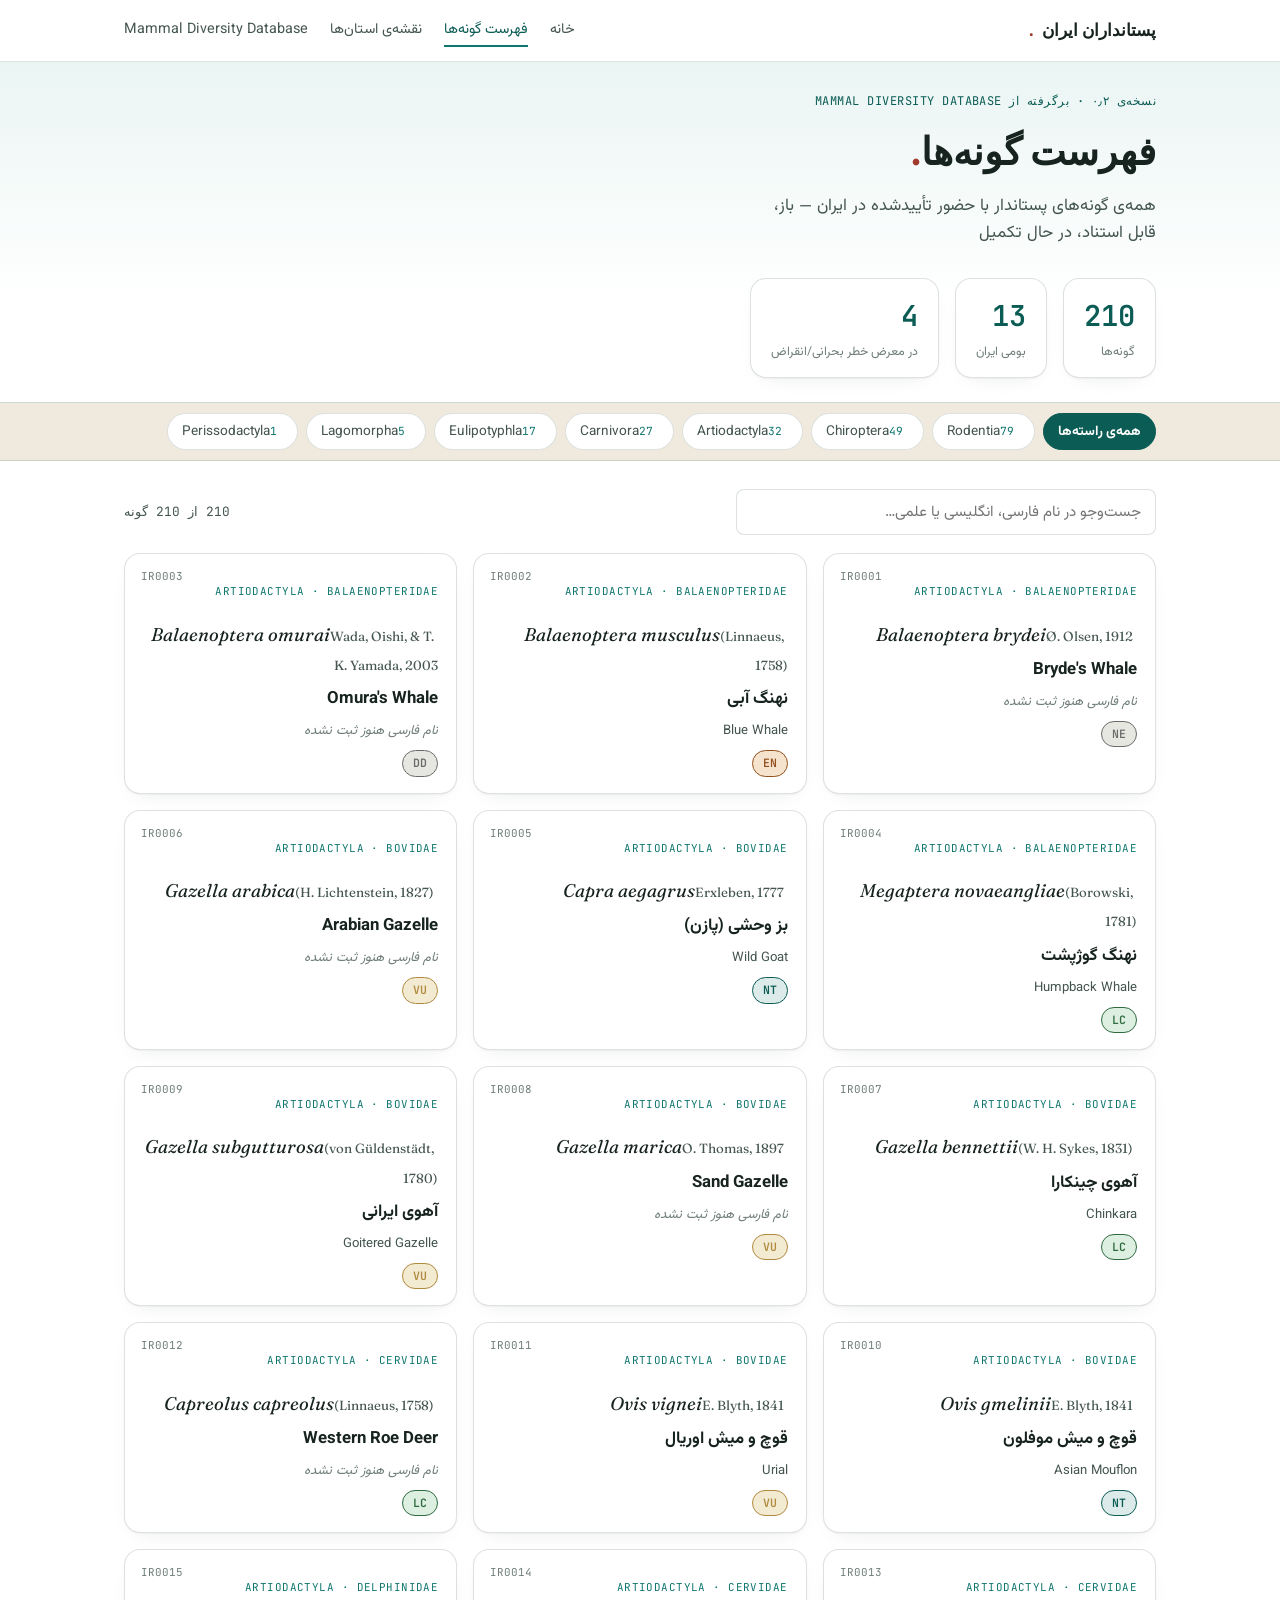
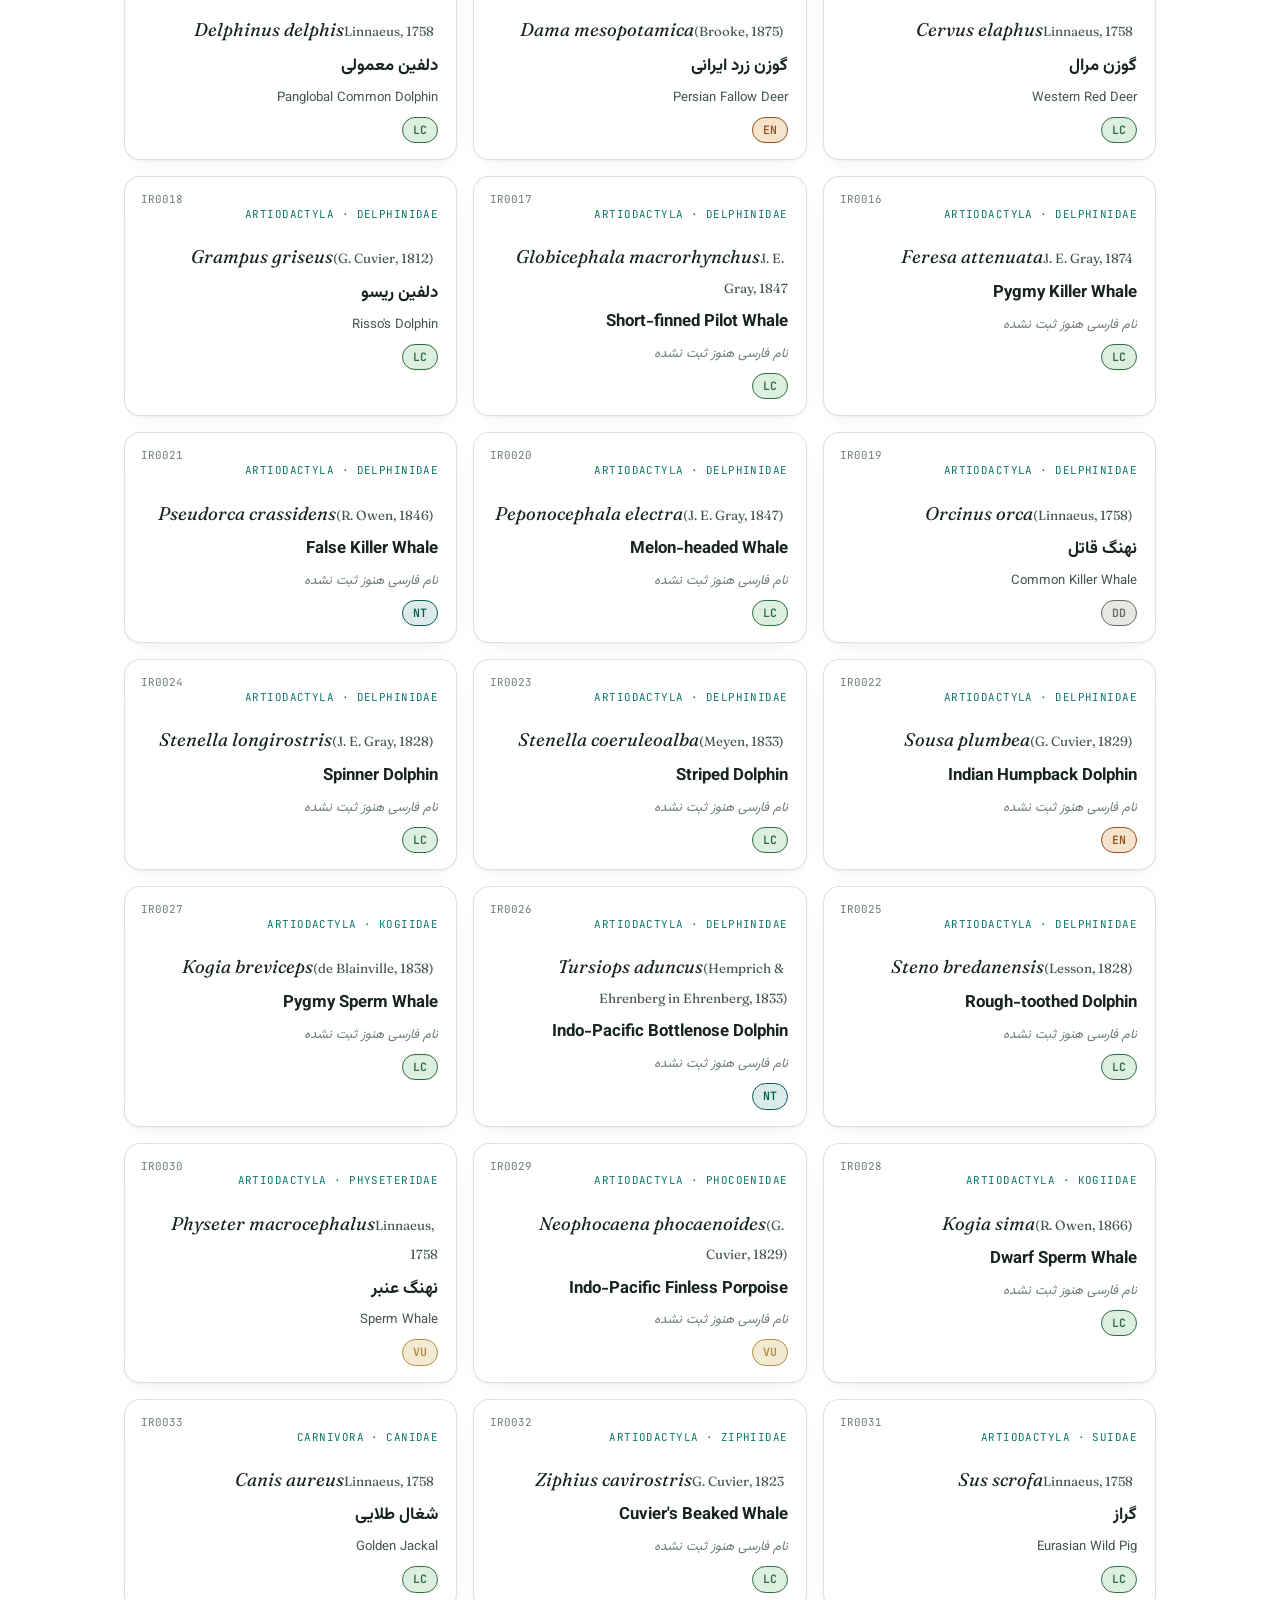
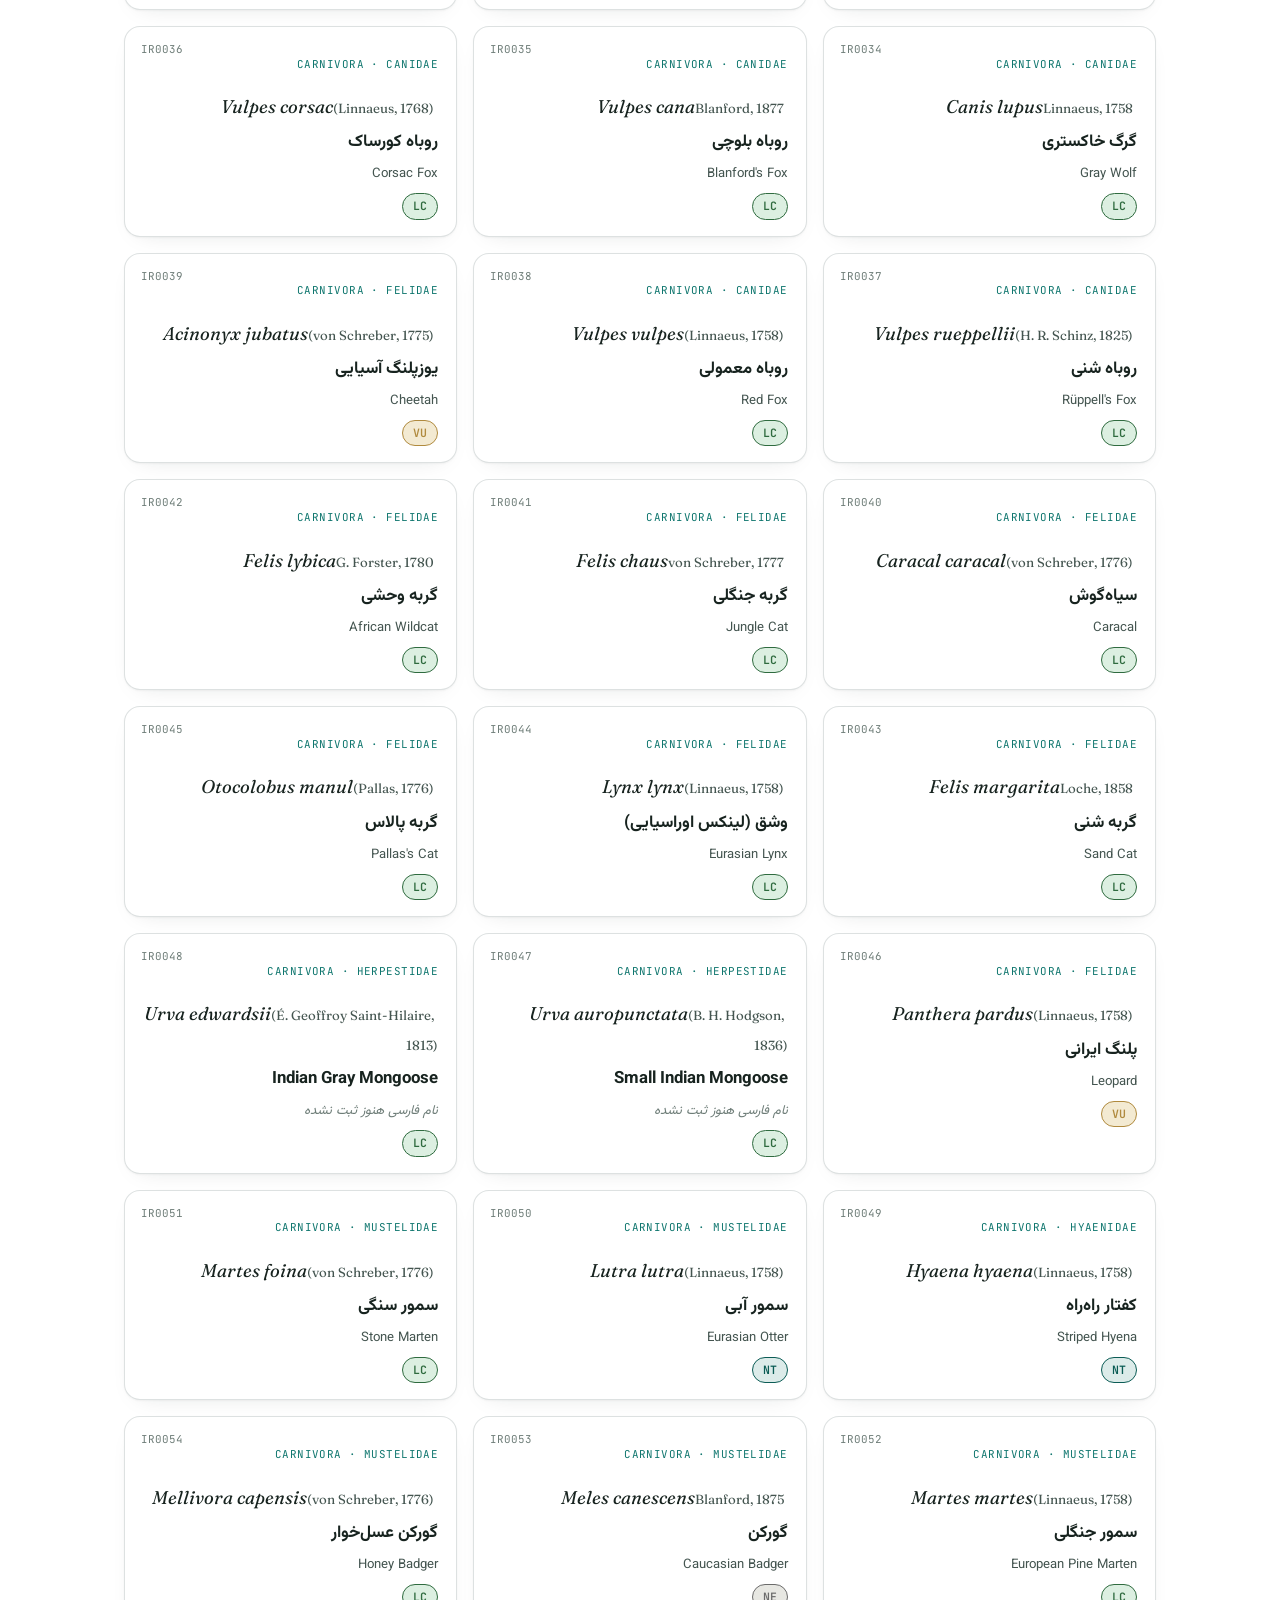
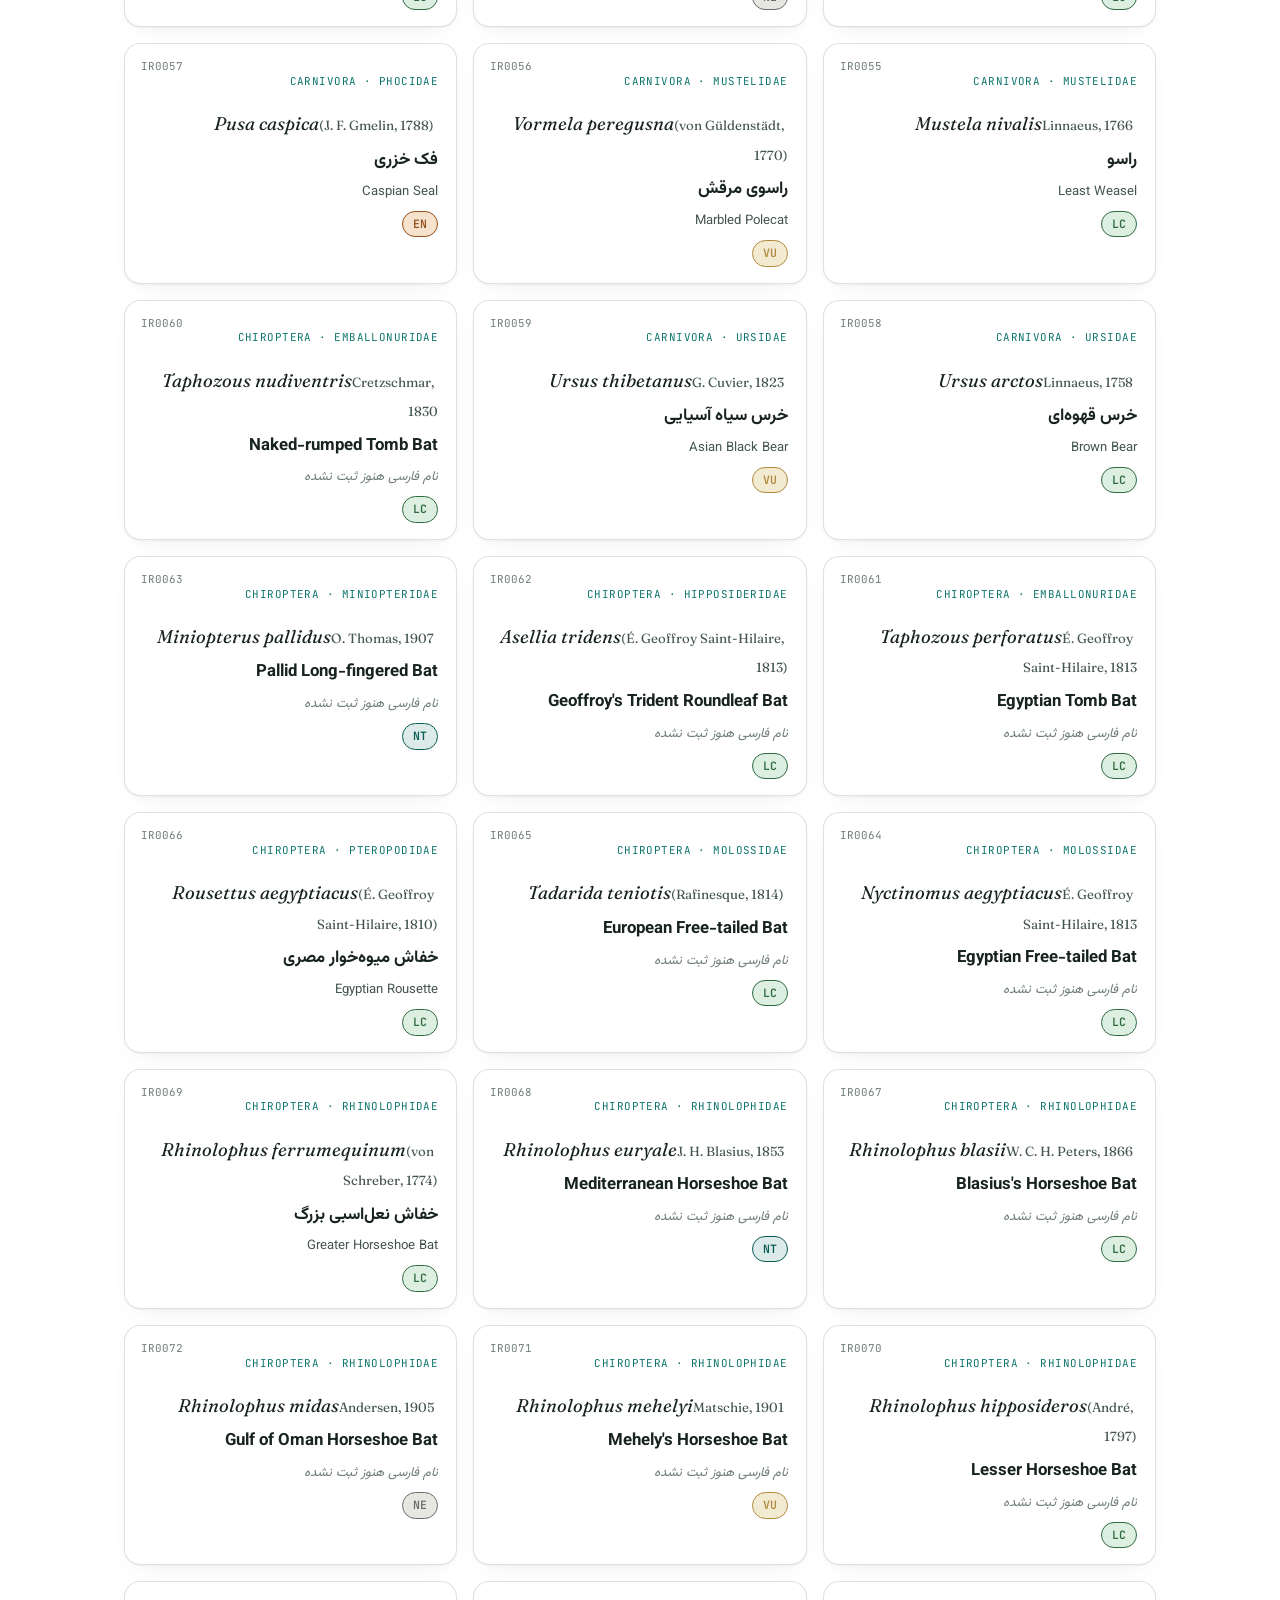
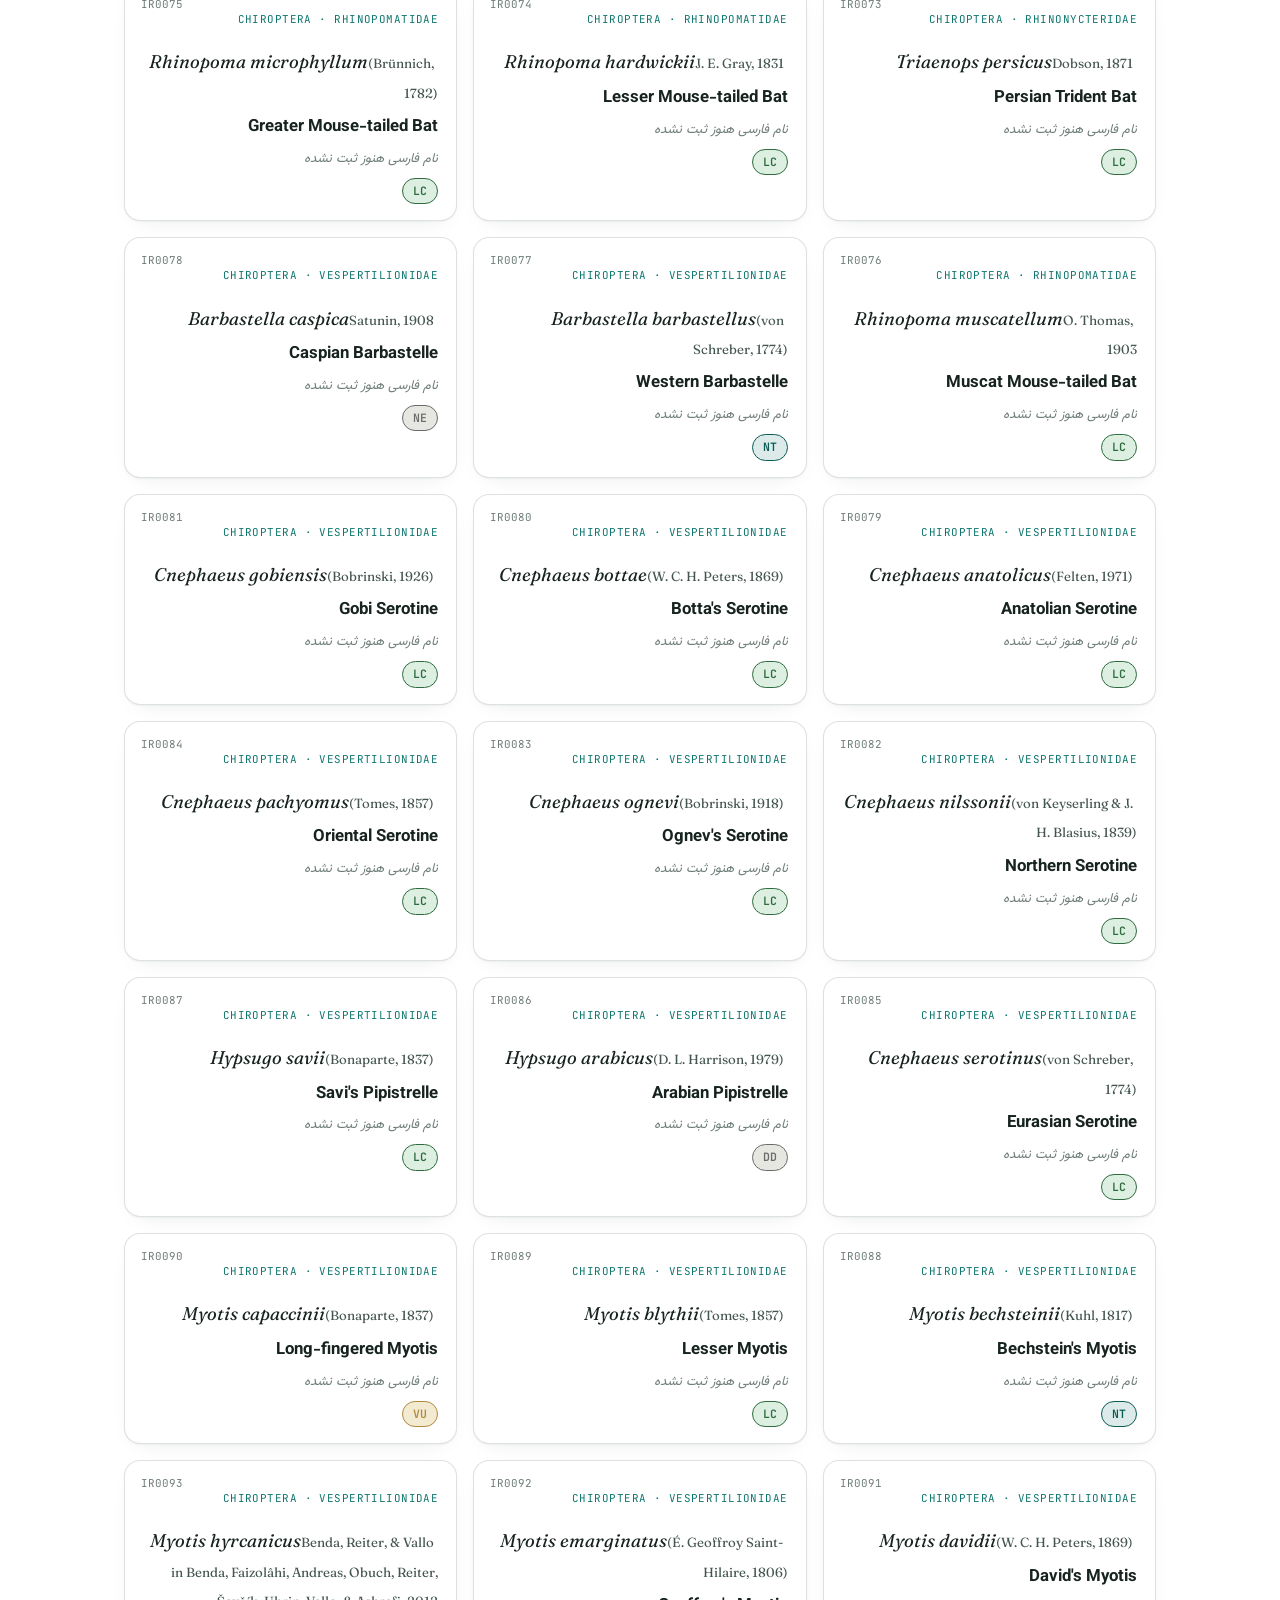
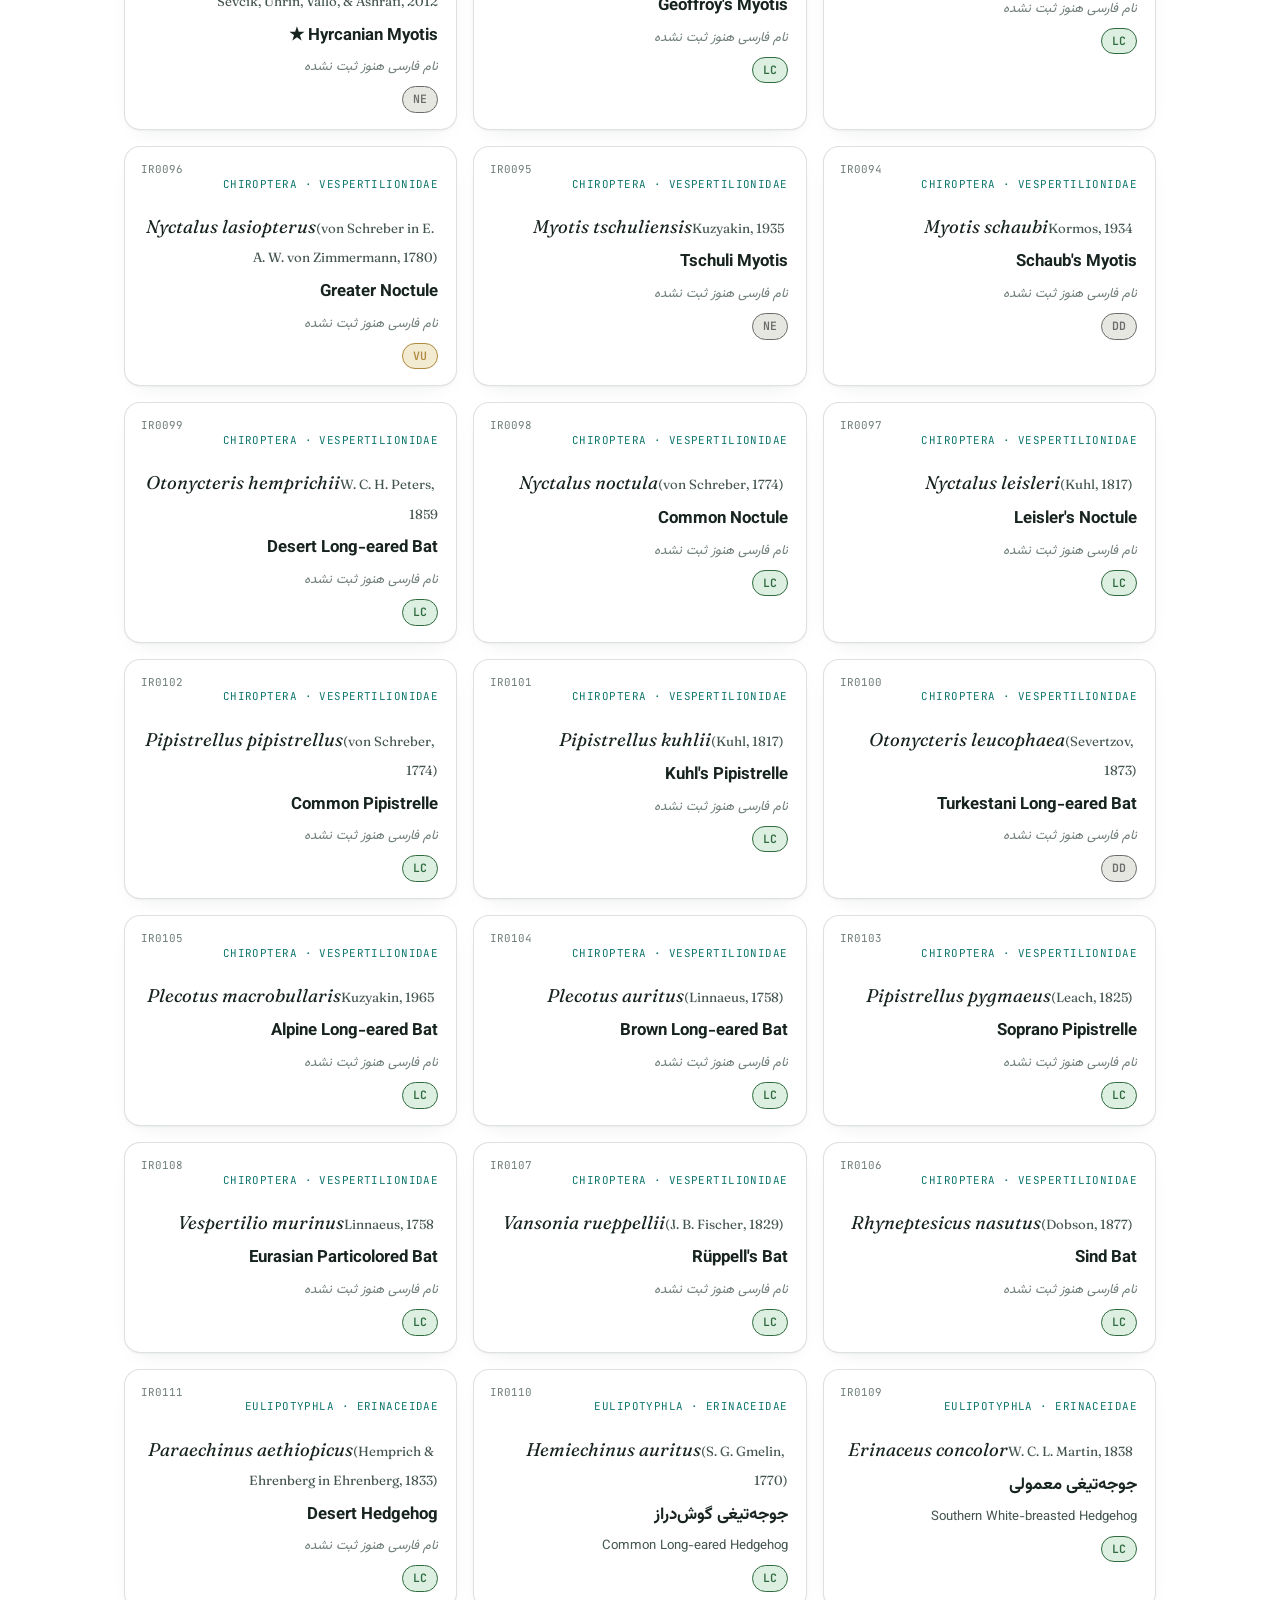
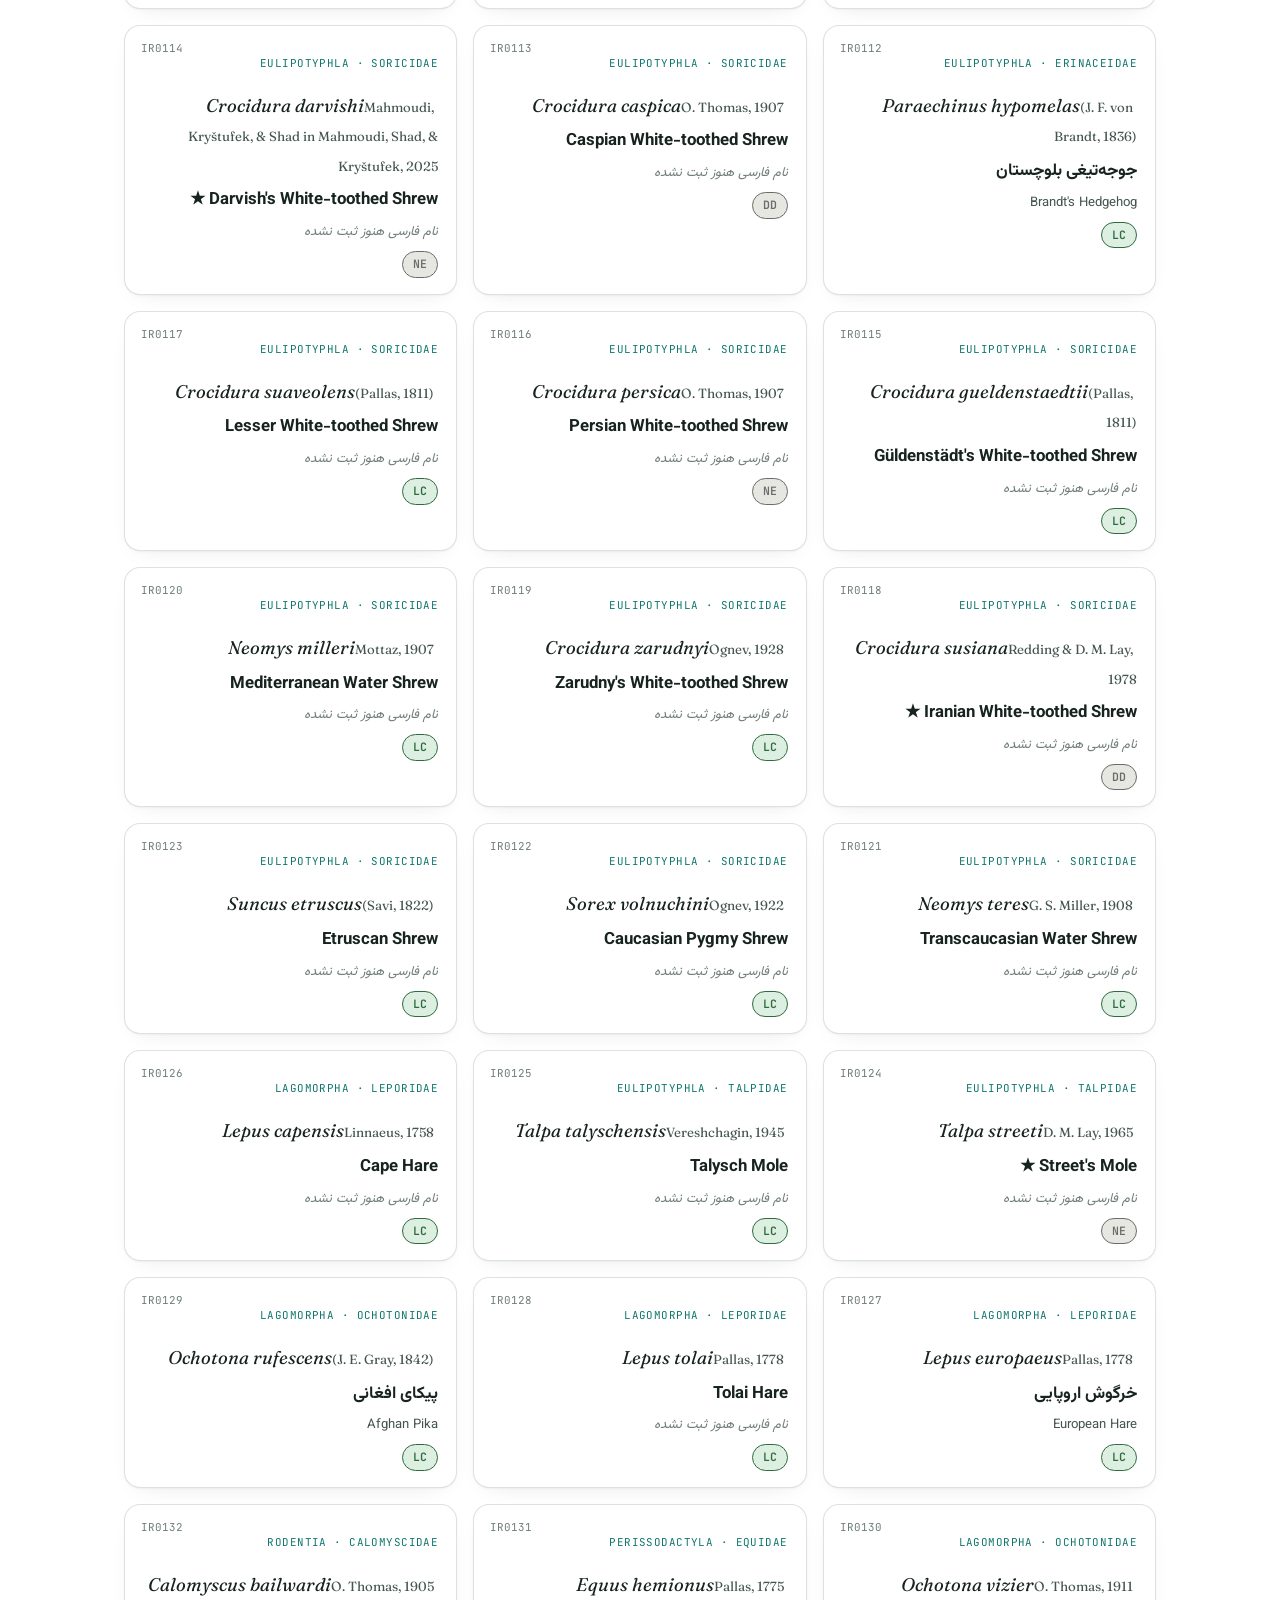
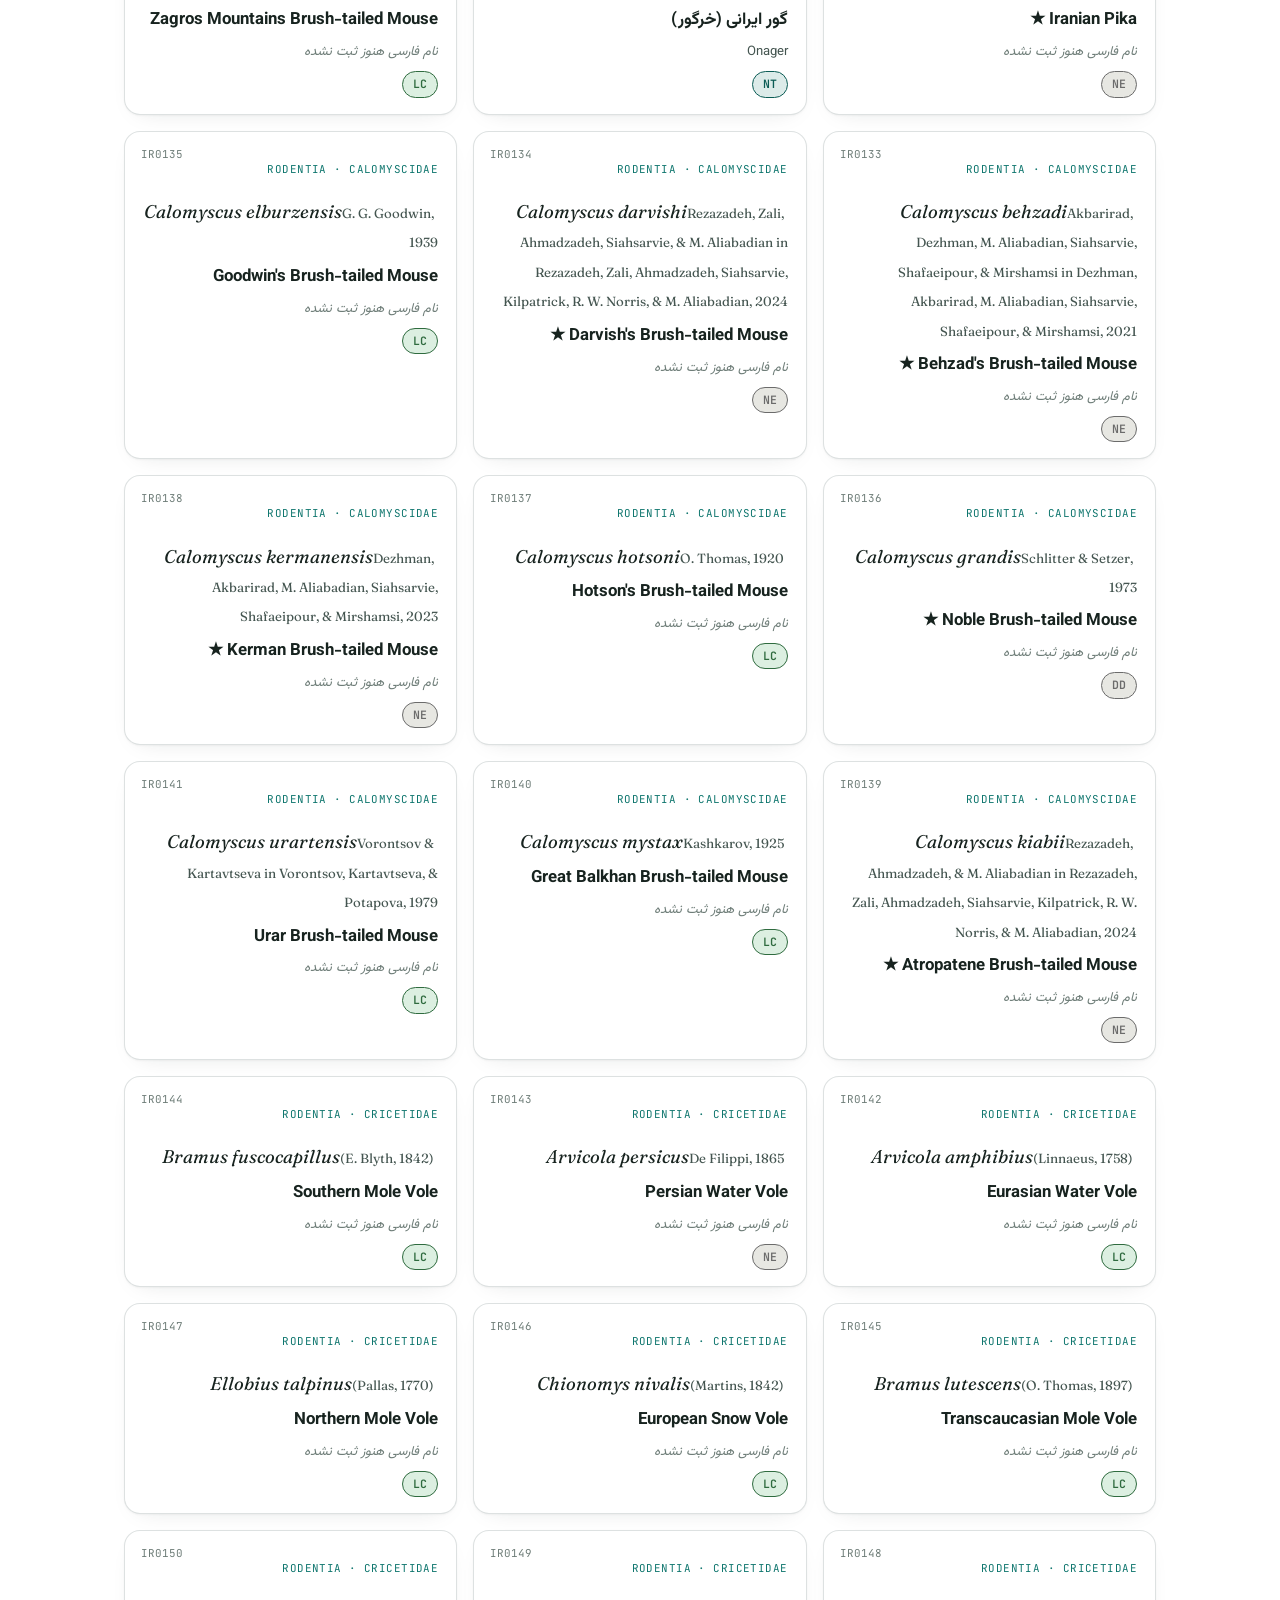
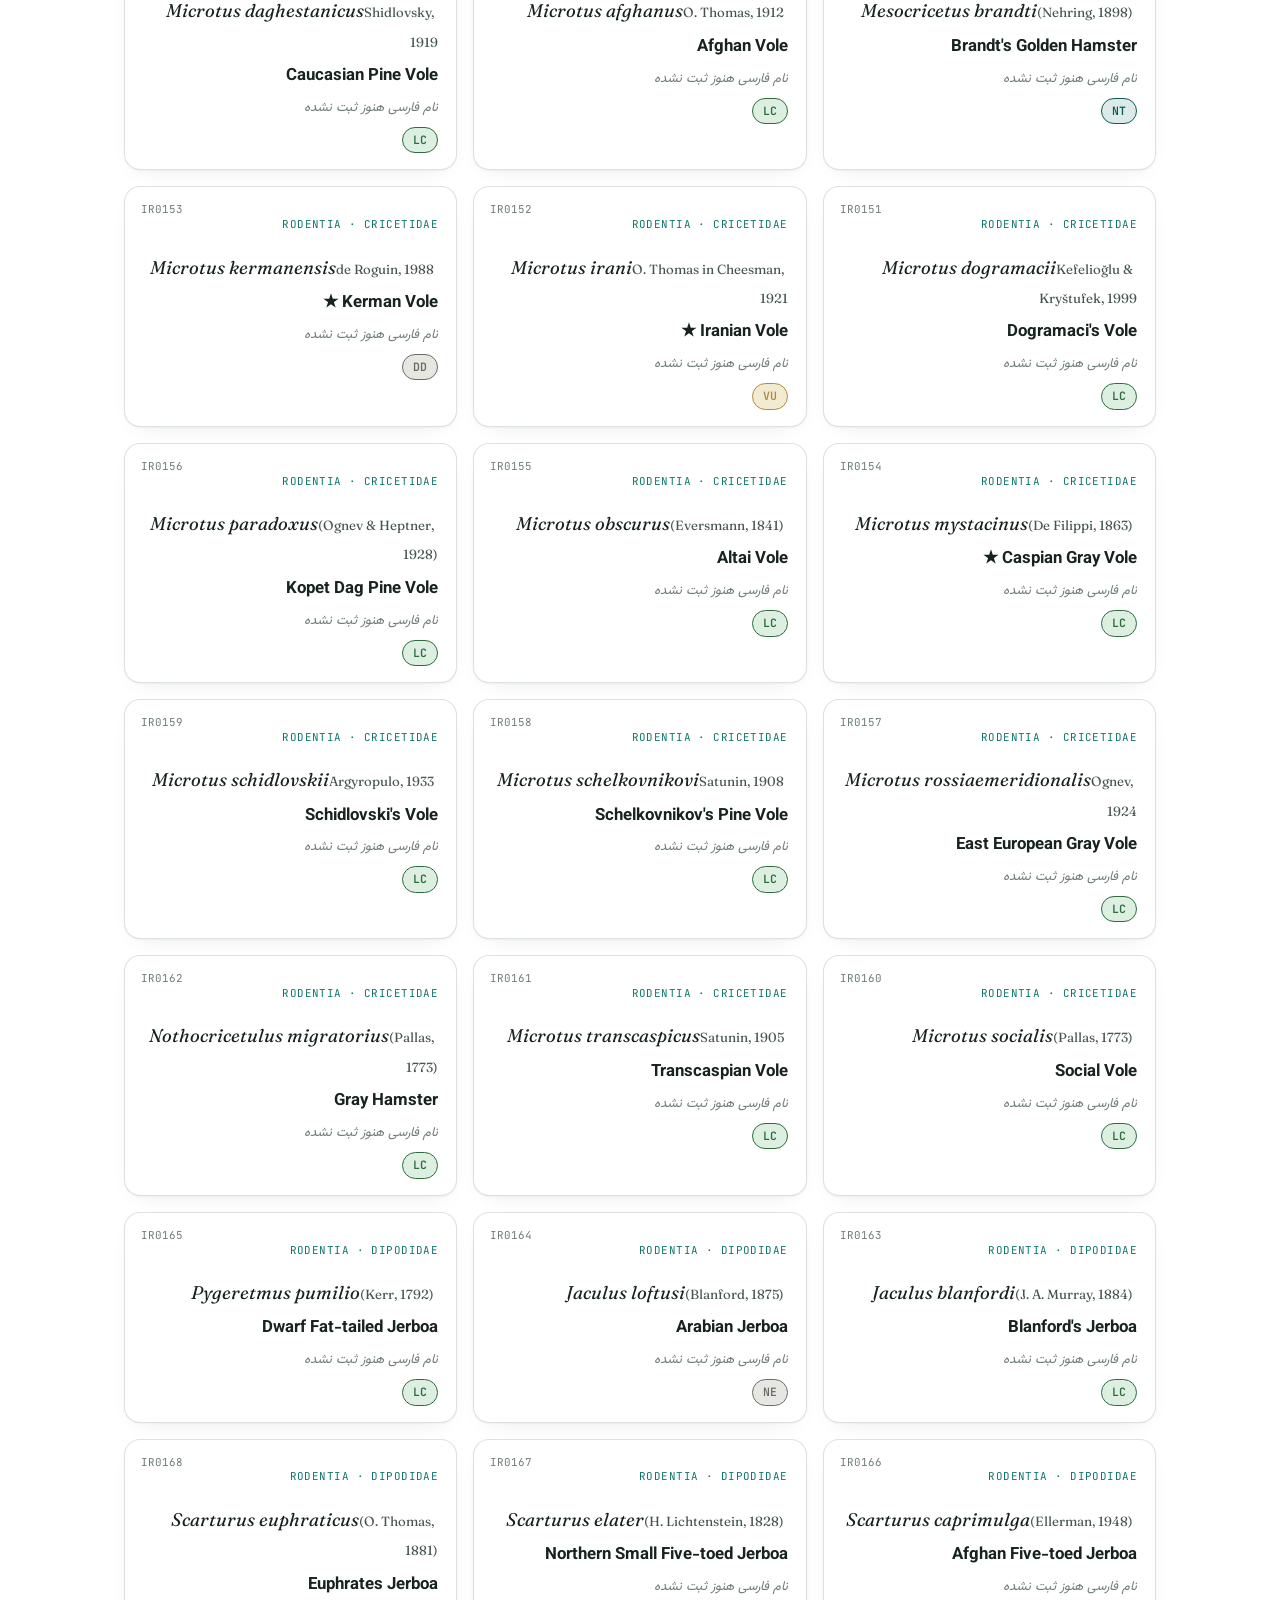
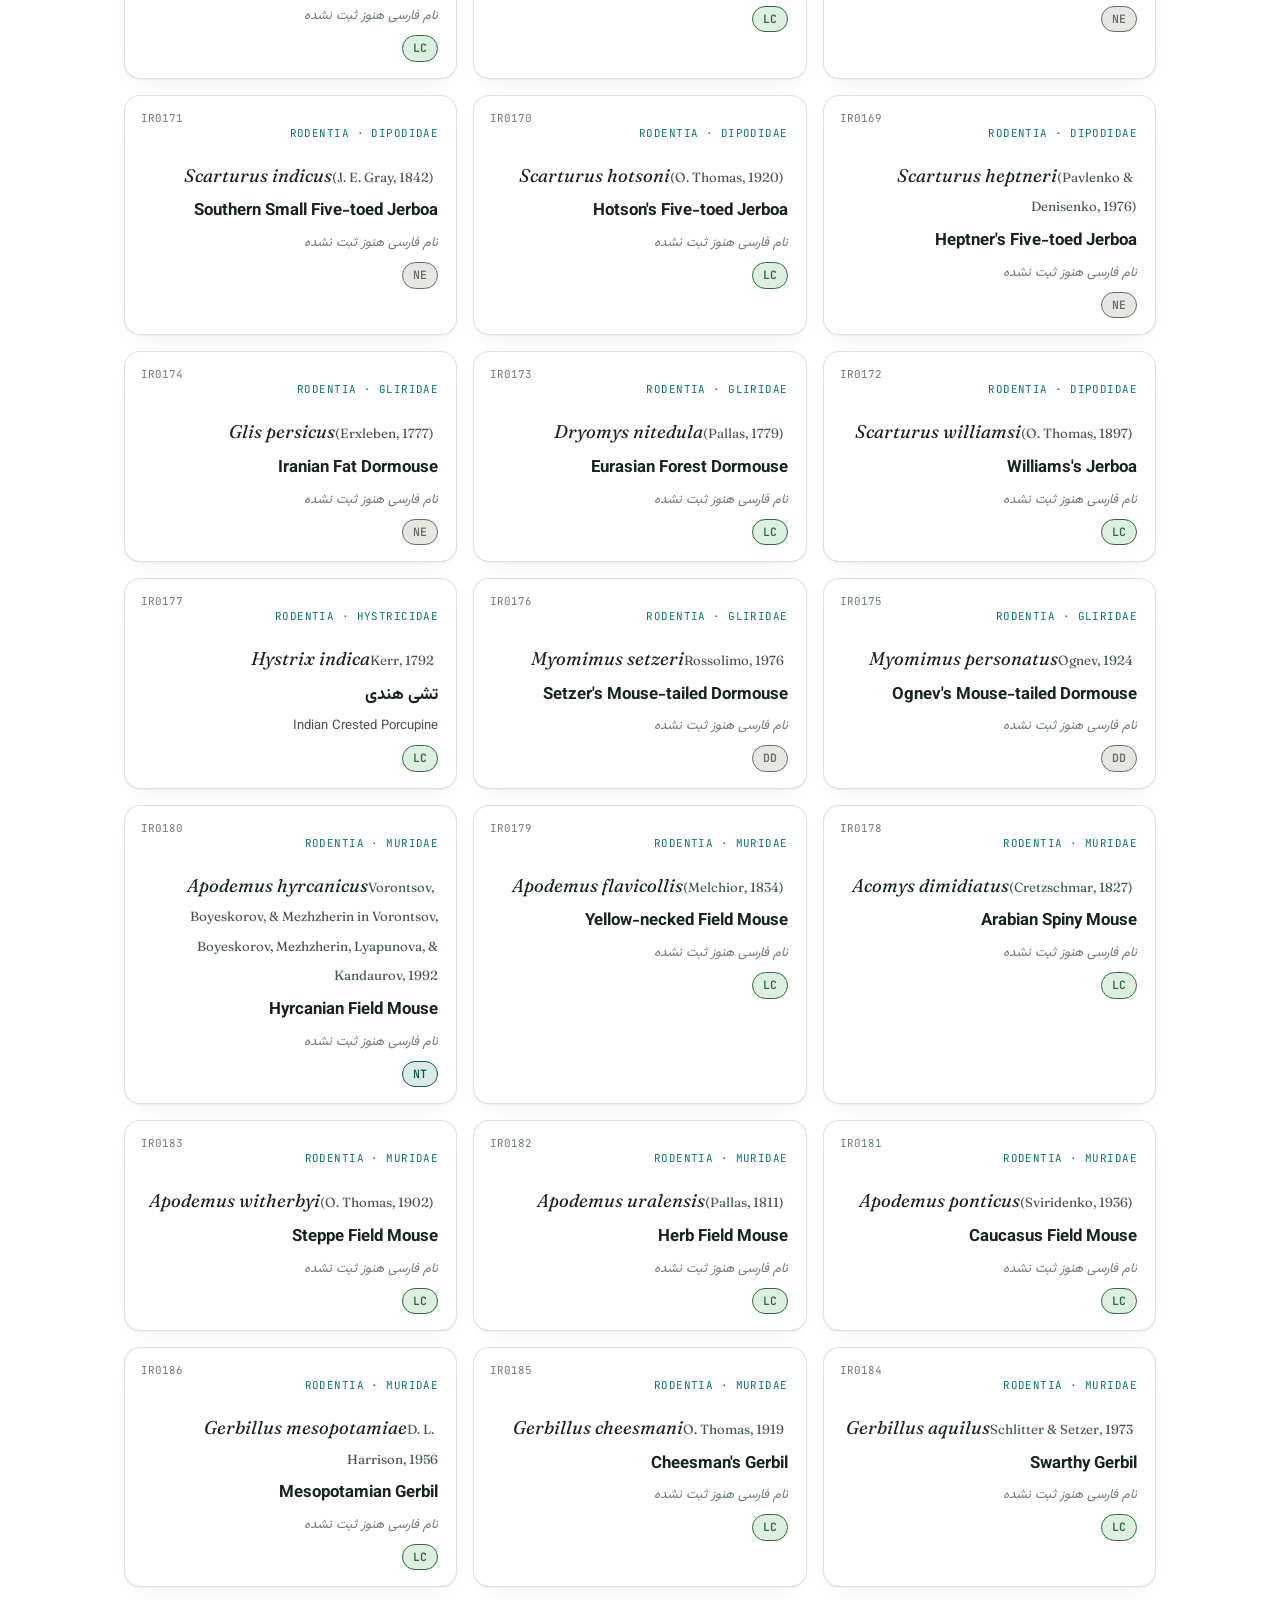
==== commit 45ce0ee3: "افزودن نقشه‌ی تعاملی استان‌ها (اسکلت) - assets/img/iran-provinces.svg: مرز واقعی ۳۱ استان از geoBoun" ====
--- a/list.html
+++ b/list.html
@@ -17,6 +17,7 @@
     <div class="topnav-links">
       <a href="index.html">خانه</a>
       <a href="list.html" class="is-current">فهرست گونه‌ها</a>
+      <a href="map.html">نقشه‌ی استان‌ها</a>
       <a href="https://www.mammaldiversity.org" target="_blank" rel="noopener">Mammal Diversity Database</a>
     </div>
   </div>
--- a/assets/style.css
+++ b/assets/style.css
@@ -366,6 +366,70 @@
   .order-bar-row{ grid-template-columns: 90px 1fr 28px; }
 }
 
+/* ================= province map ================= */
+.map-layout{
+  display: grid;
+  grid-template-columns: 1.6fr 1fr;
+  gap: 28px;
+  align-items: start;
+}
+@media (max-width: 780px){
+  .map-layout{ grid-template-columns: 1fr; }
+}
+.map-svg-wrap{
+  background: var(--bg-tint);
+  border: 1px solid var(--line);
+  border-radius: var(--radius);
+  padding: 16px;
+  box-shadow: var(--shadow-card);
+}
+.map-svg-wrap svg{ width: 100%; height: auto; display: block; }
+path.province{
+  fill: var(--bg-warm-deep);
+  stroke: var(--bg);
+  stroke-width: 1;
+  cursor: pointer;
+  transition: fill 0.12s ease;
+}
+path.province:hover{ fill: var(--gold); }
+path.province.has-data{ fill: var(--teal); }
+path.province.has-data:hover{ fill: var(--teal-deep); }
+
+.map-side{
+  position: sticky;
+  top: 76px;
+  background: #fff;
+  border: 1px solid var(--line);
+  border-radius: var(--radius);
+  padding: 20px 22px;
+  box-shadow: var(--shadow-card);
+  min-height: 120px;
+}
+.map-side-hint{ color: var(--ink-faint); font-size: 0.9rem; margin: 0; }
+.map-side-province{
+  font-family: var(--font-sci);
+  font-size: 1.2rem;
+  font-weight: 600;
+  margin: 0 0 6px;
+  color: var(--ink);
+}
+.map-side-count{
+  font-family: var(--font-mono);
+  font-size: 0.85rem;
+  color: var(--teal-deep);
+  margin: 0;
+}
+.map-side-empty{
+  font-size: 0.88rem;
+  color: var(--ink-soft);
+  margin: 0 0 8px;
+}
+.map-side-empty-sub{
+  font-size: 0.8rem;
+  color: var(--ink-faint);
+  margin: 0;
+}
+
 /* ================= filter strip ================= */
 .filter-strip{
   background: var(--bg-warm);
@@ -437,6 +501,25 @@
   font-size: 0.8rem;
   color: var(--ink-soft);
   margin: 0;
+}
+.province-badge{
+  display: inline-flex;
+  align-items: center;
+  gap: 6px;
+  font-size: 0.8rem;
+  padding: 5px 10px;
+  border-radius: var(--radius-pill);
+  background: var(--teal-soft);
+  color: var(--teal-deep);
+}
+.province-badge button{
+  border: none;
+  background: transparent;
+  color: inherit;
+  font-size: 0.95rem;
+  line-height: 1;
+  cursor: pointer;
+  padding: 0;
 }
 
 /* ================= card grid ================= */
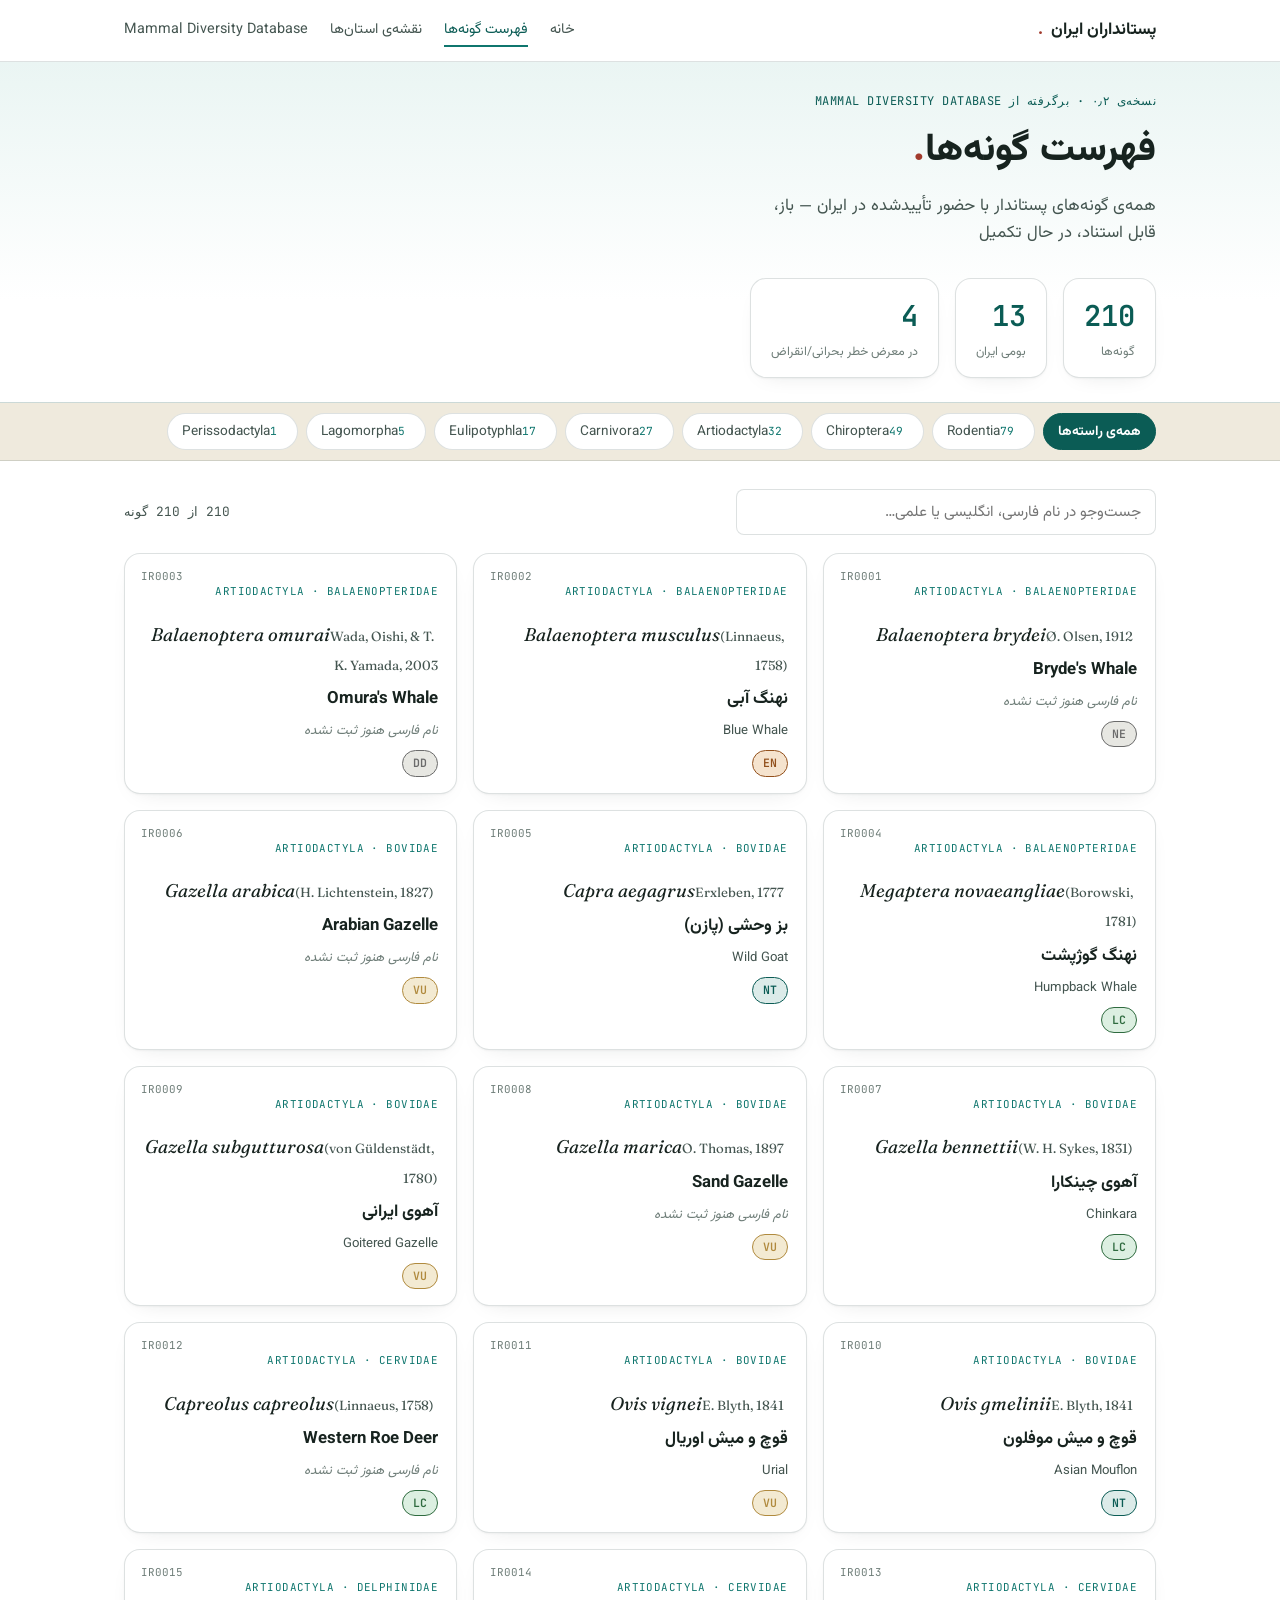
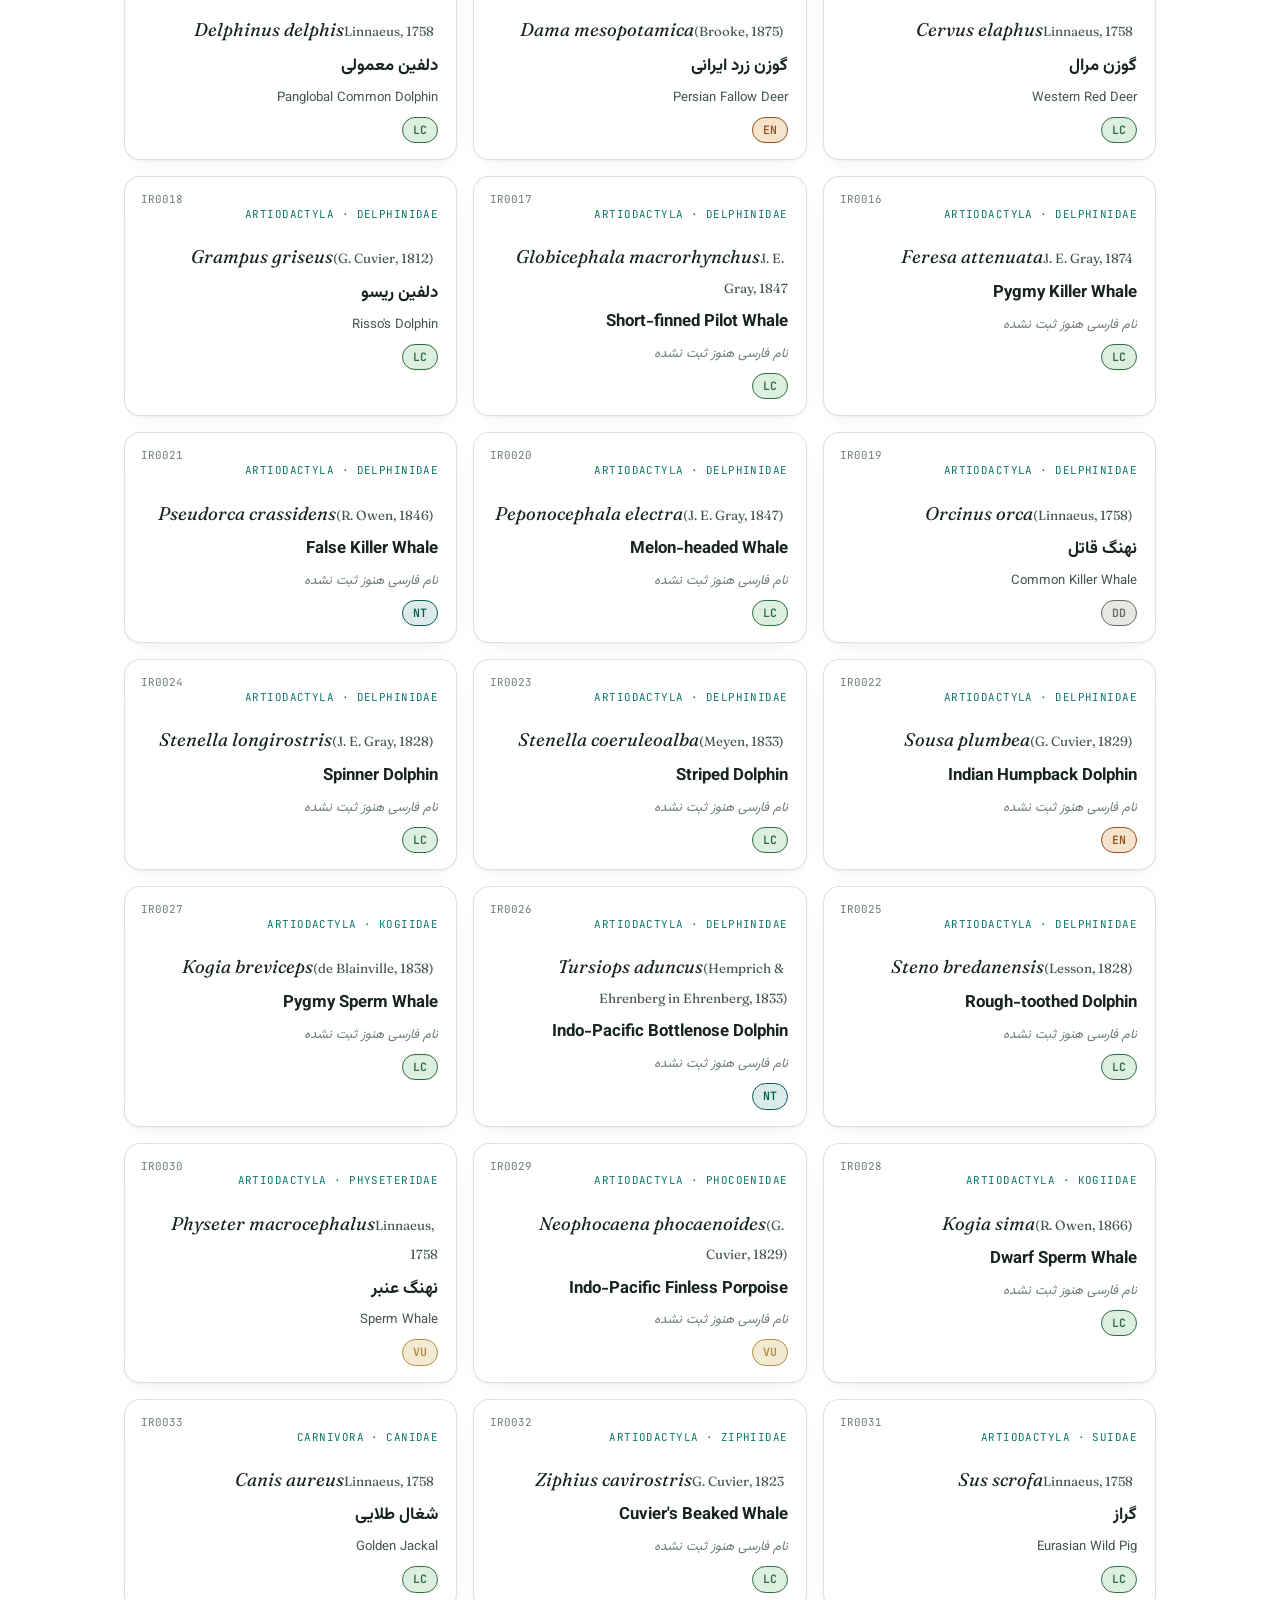
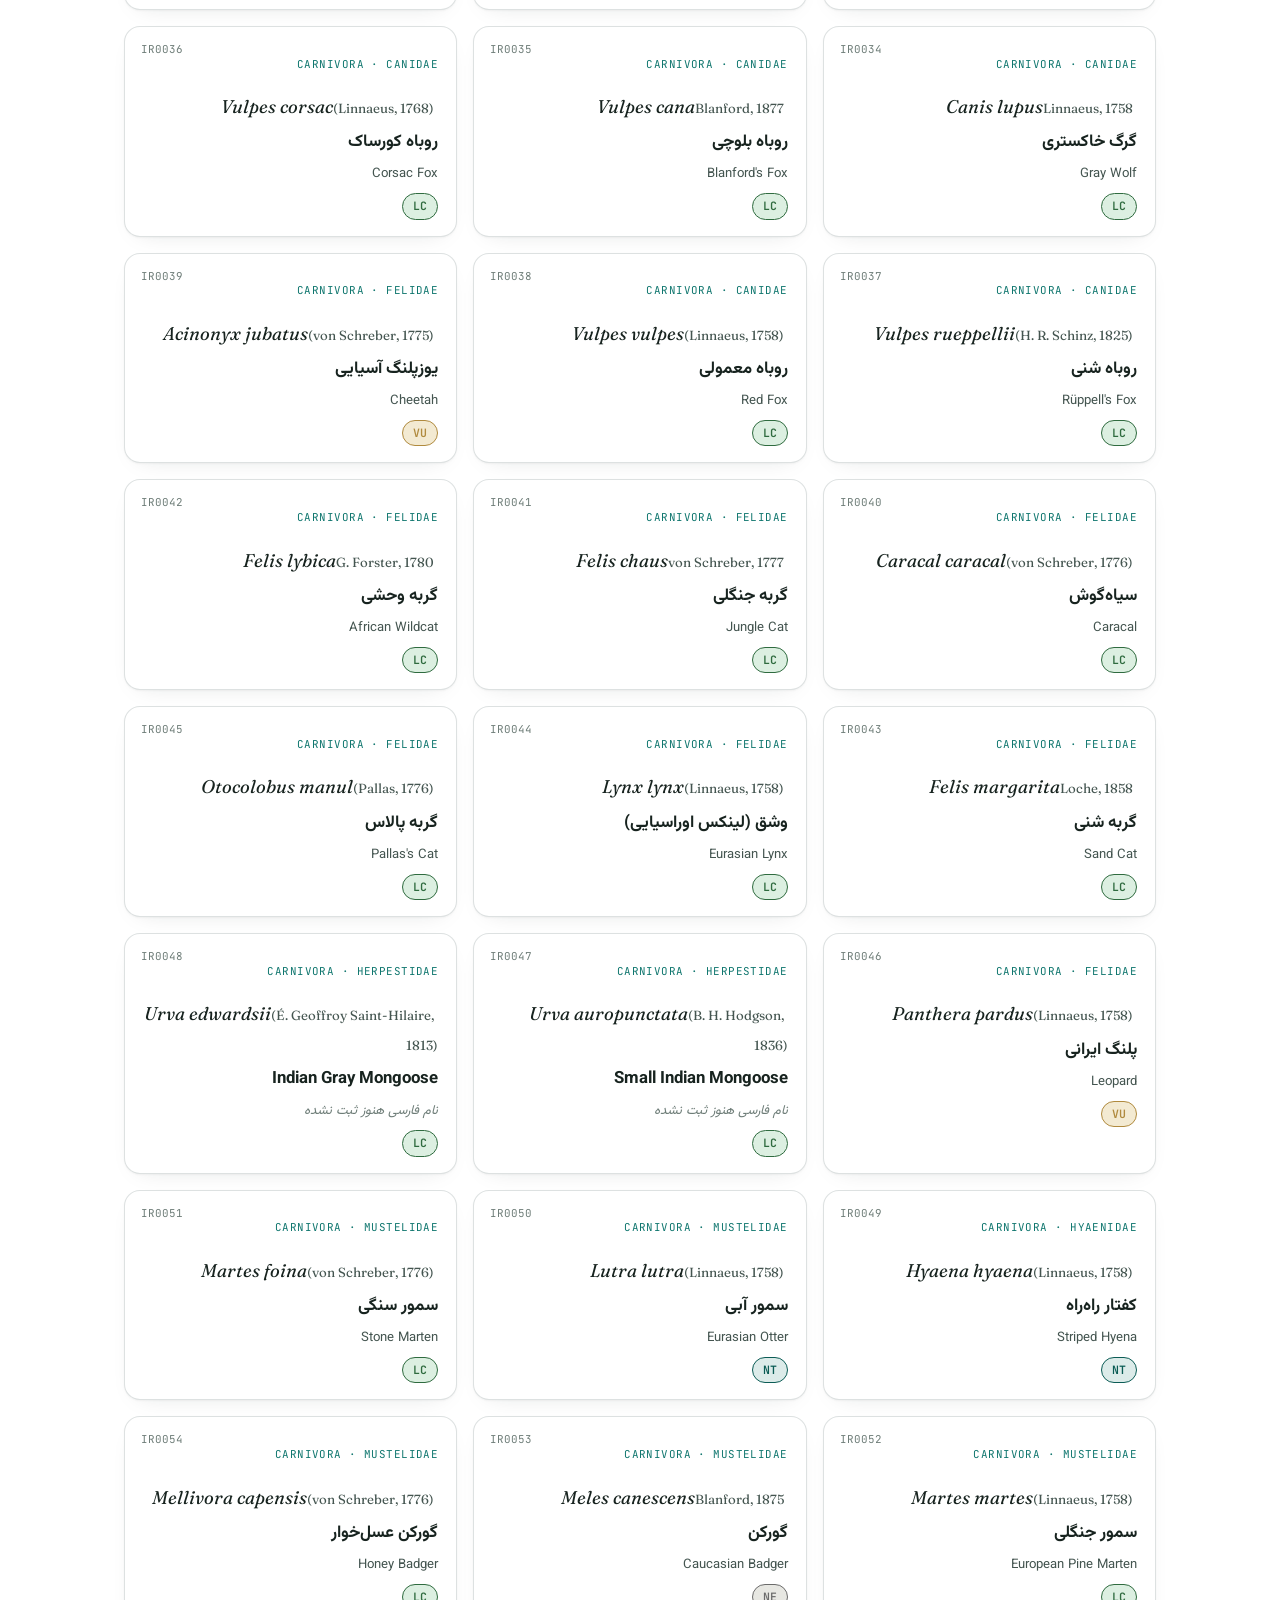
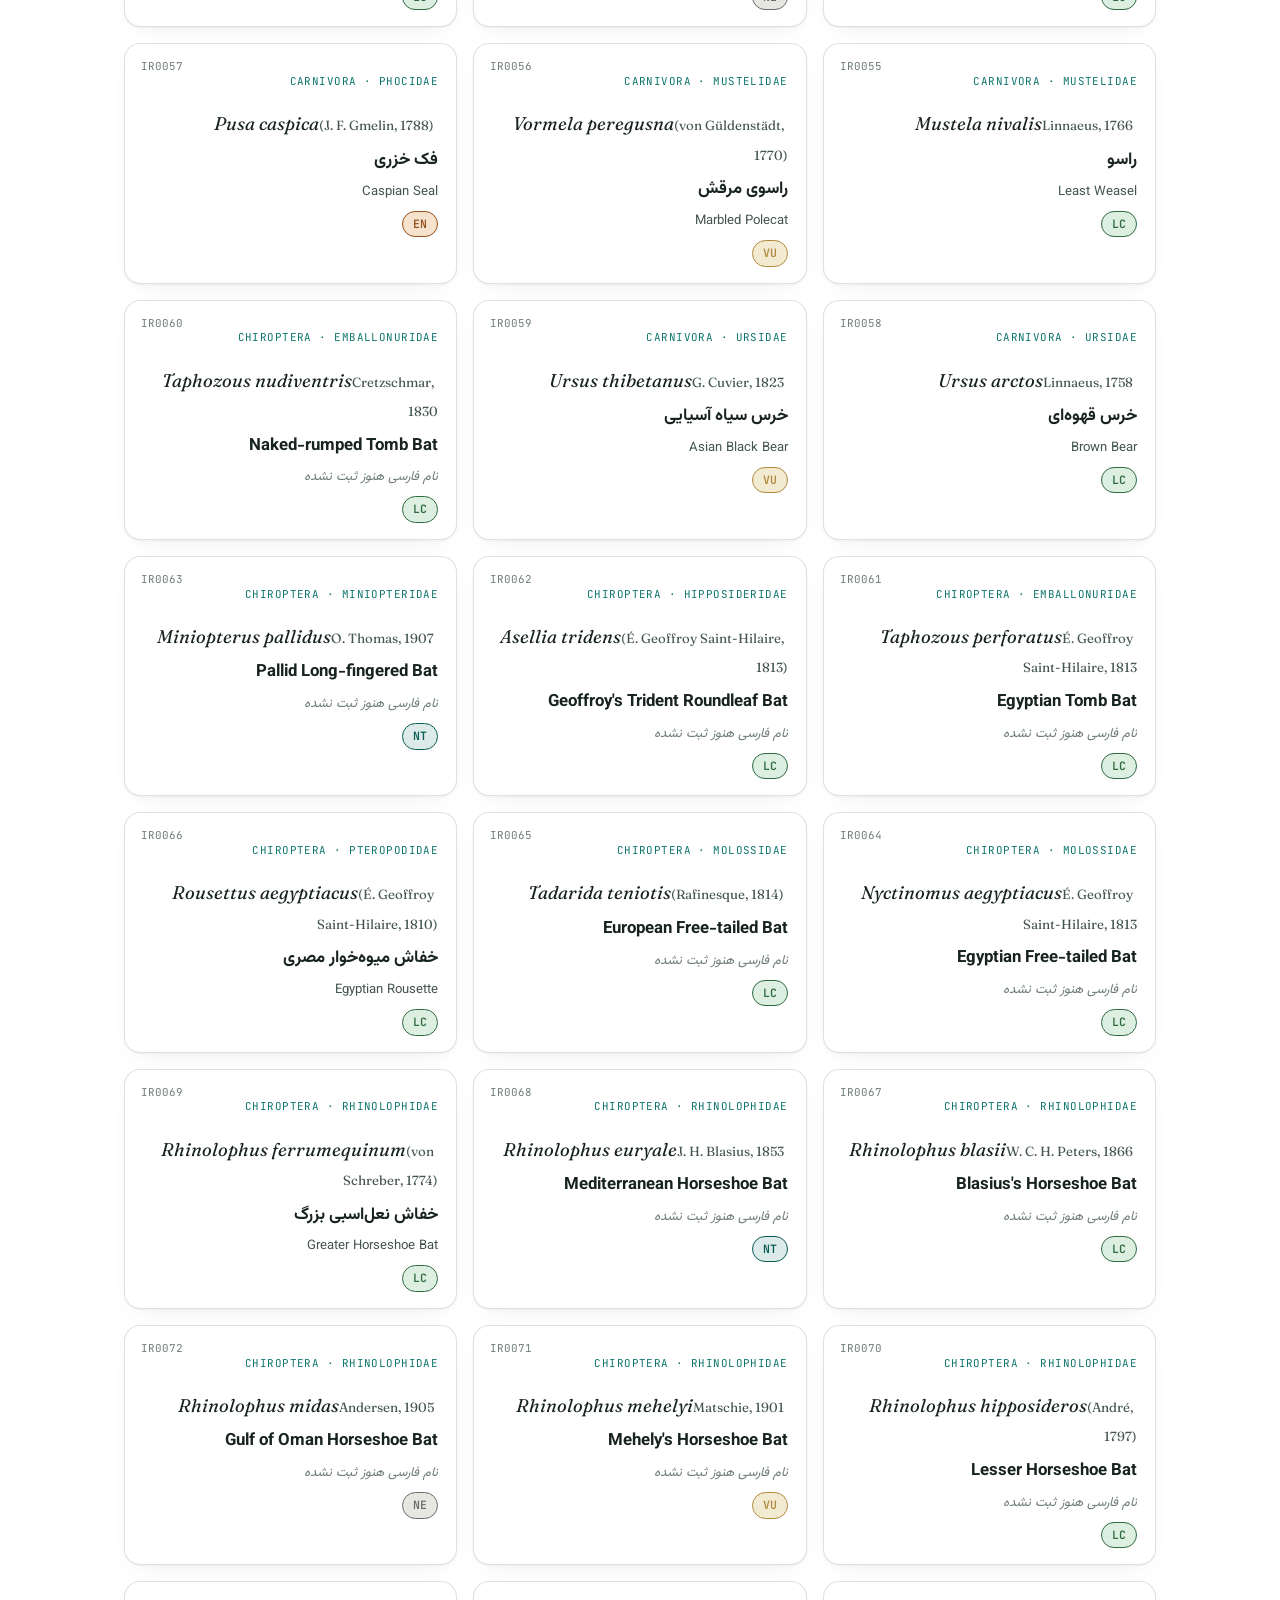
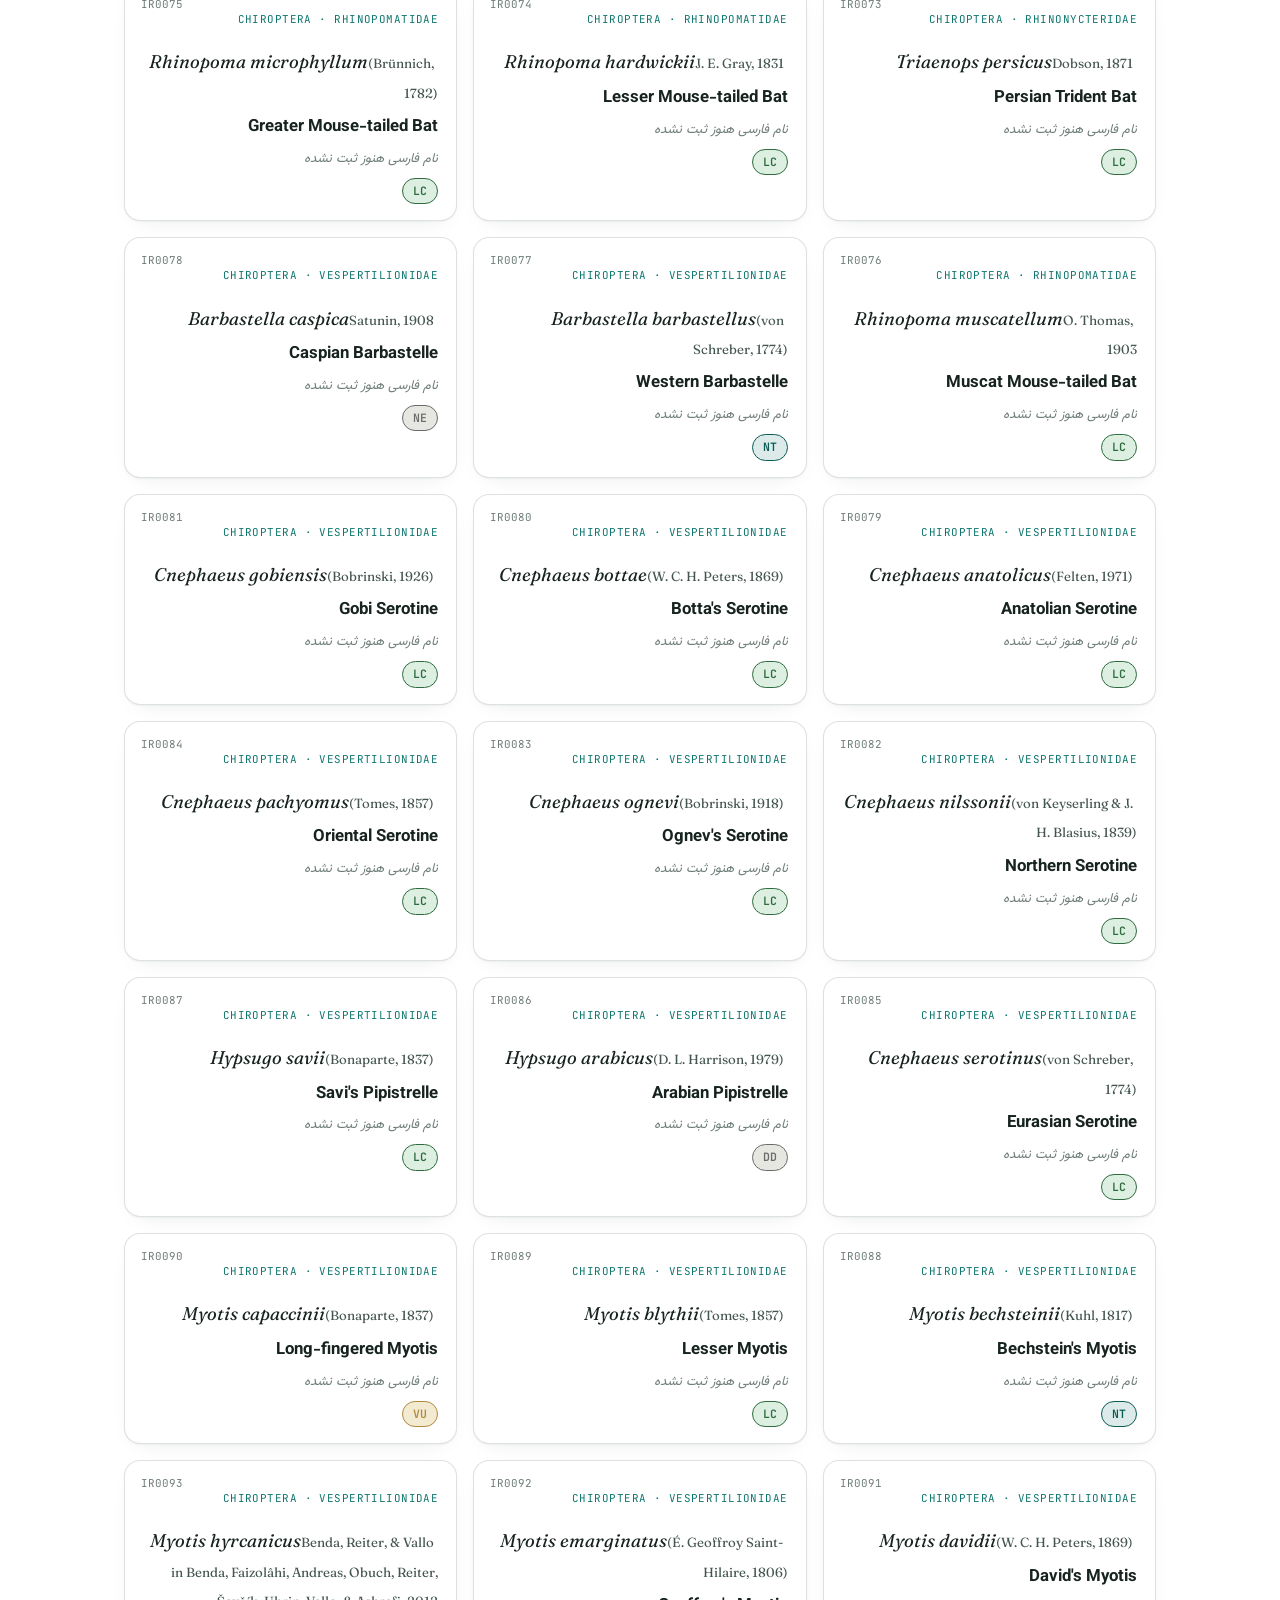
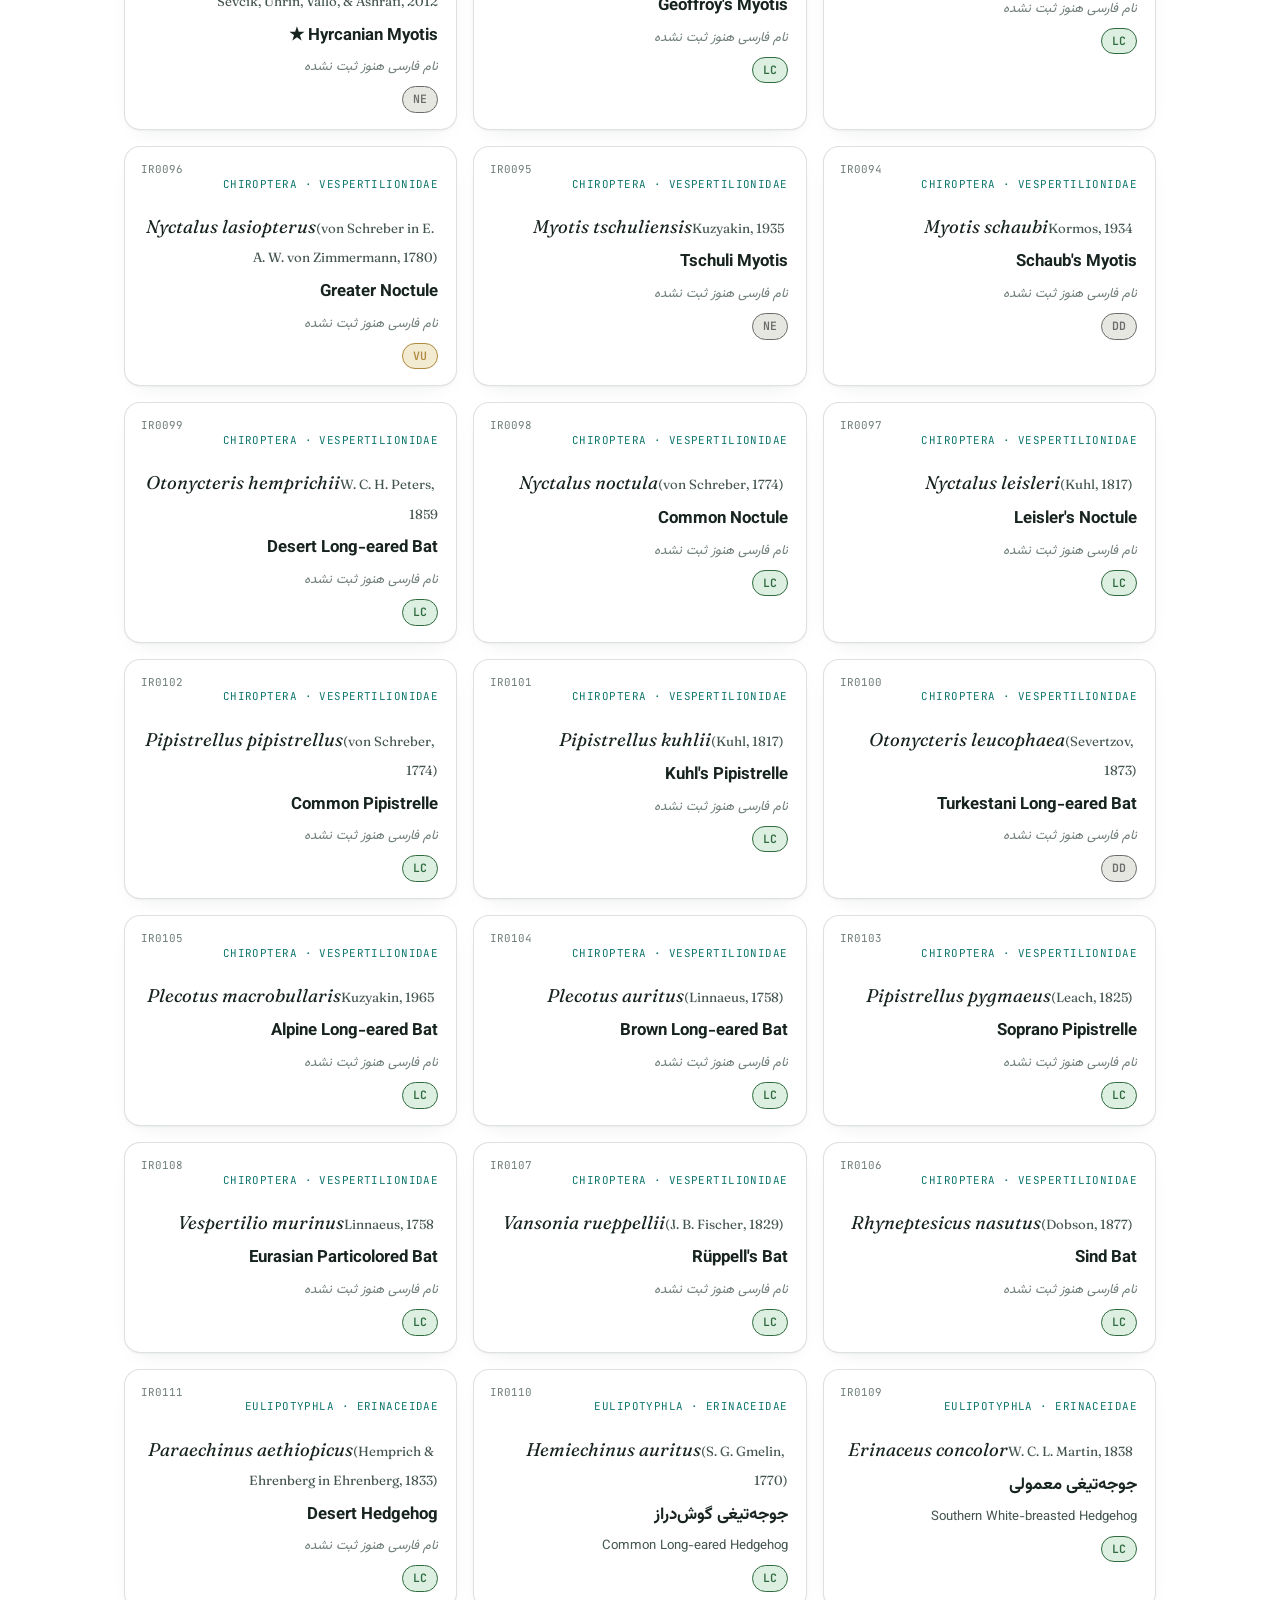
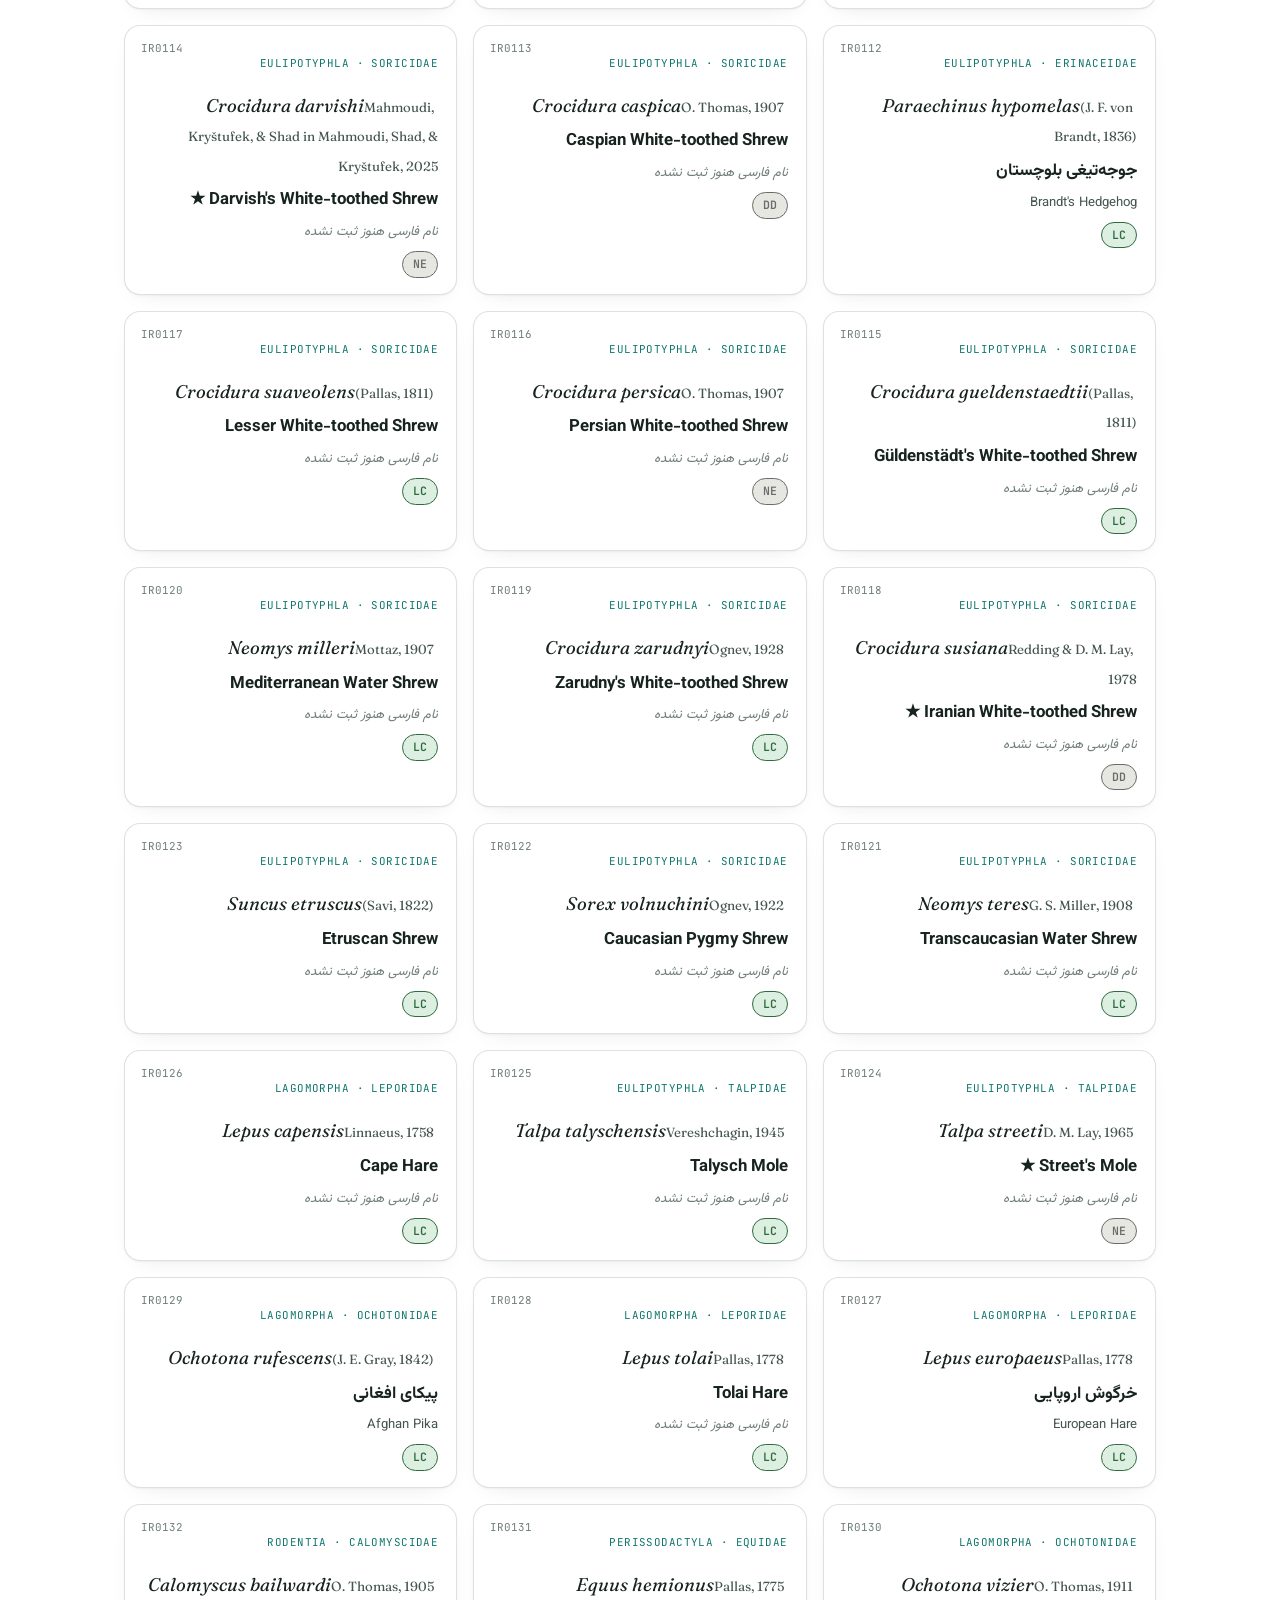
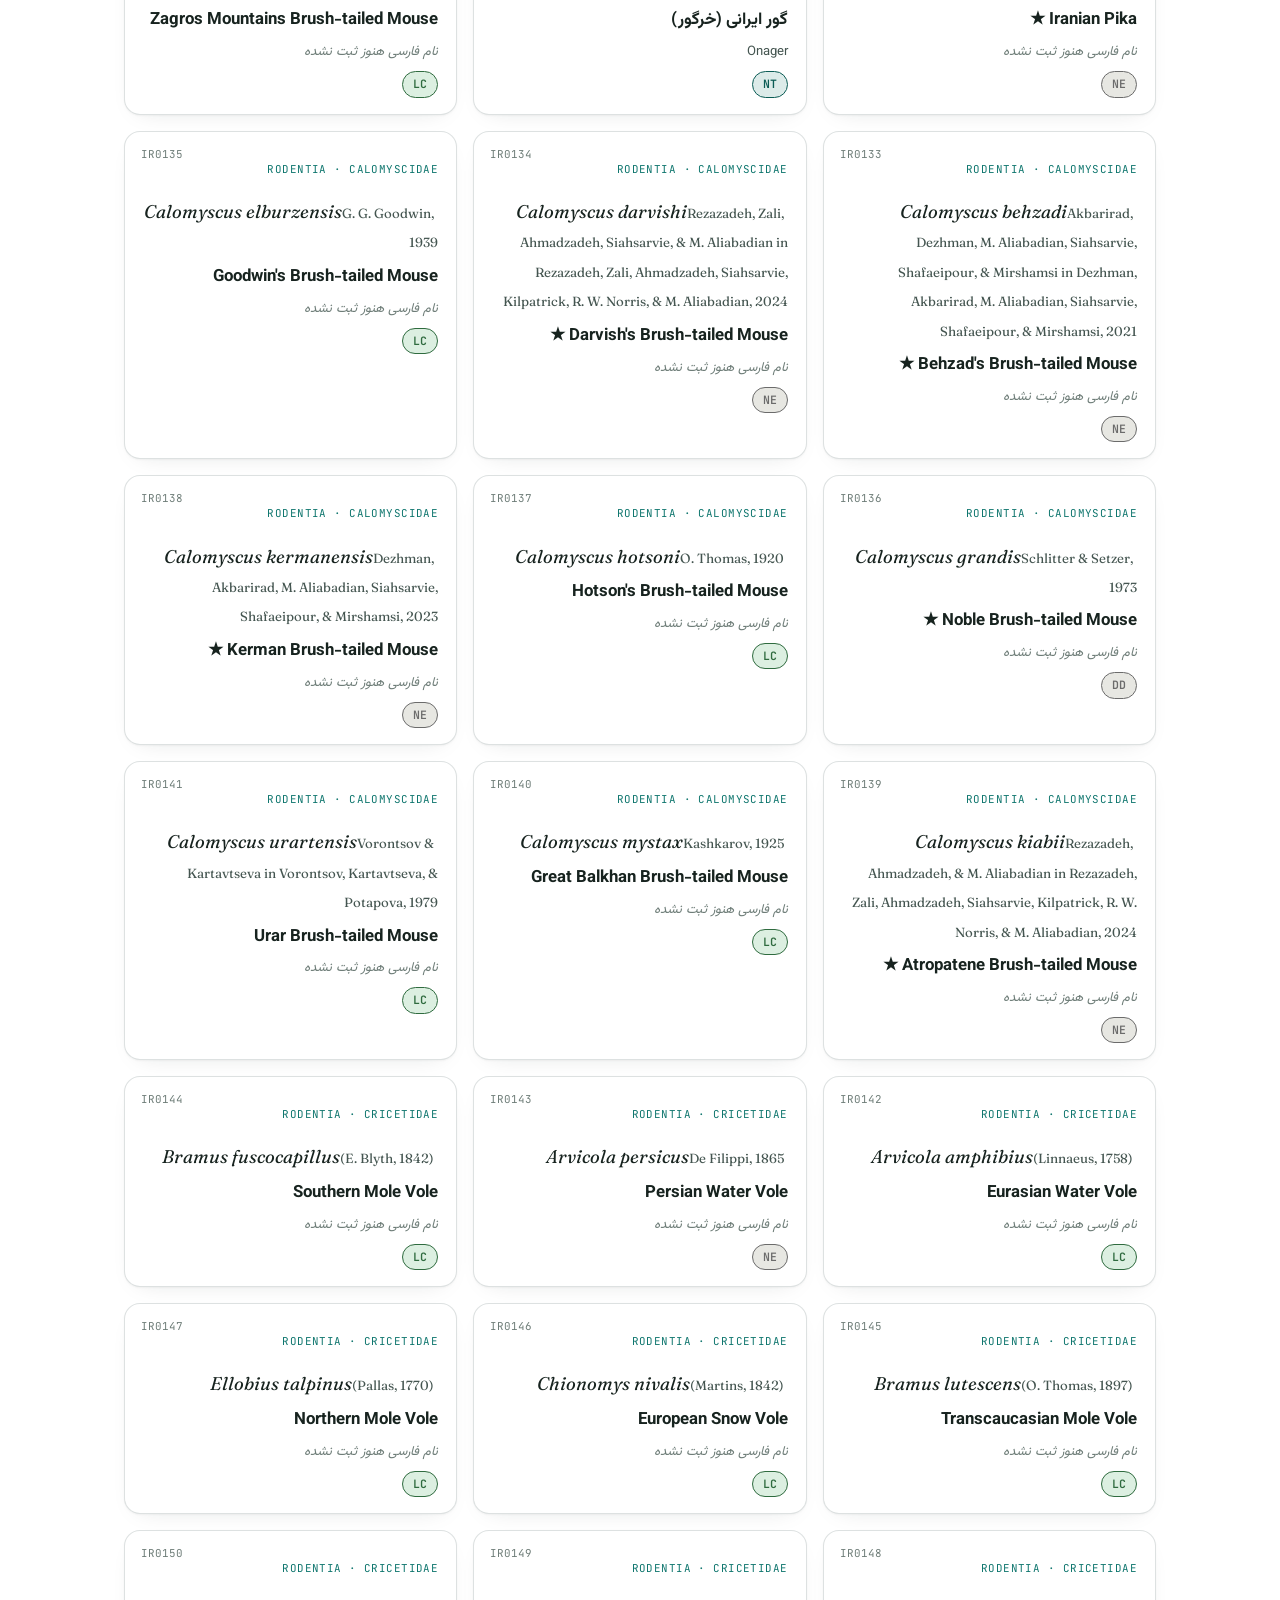
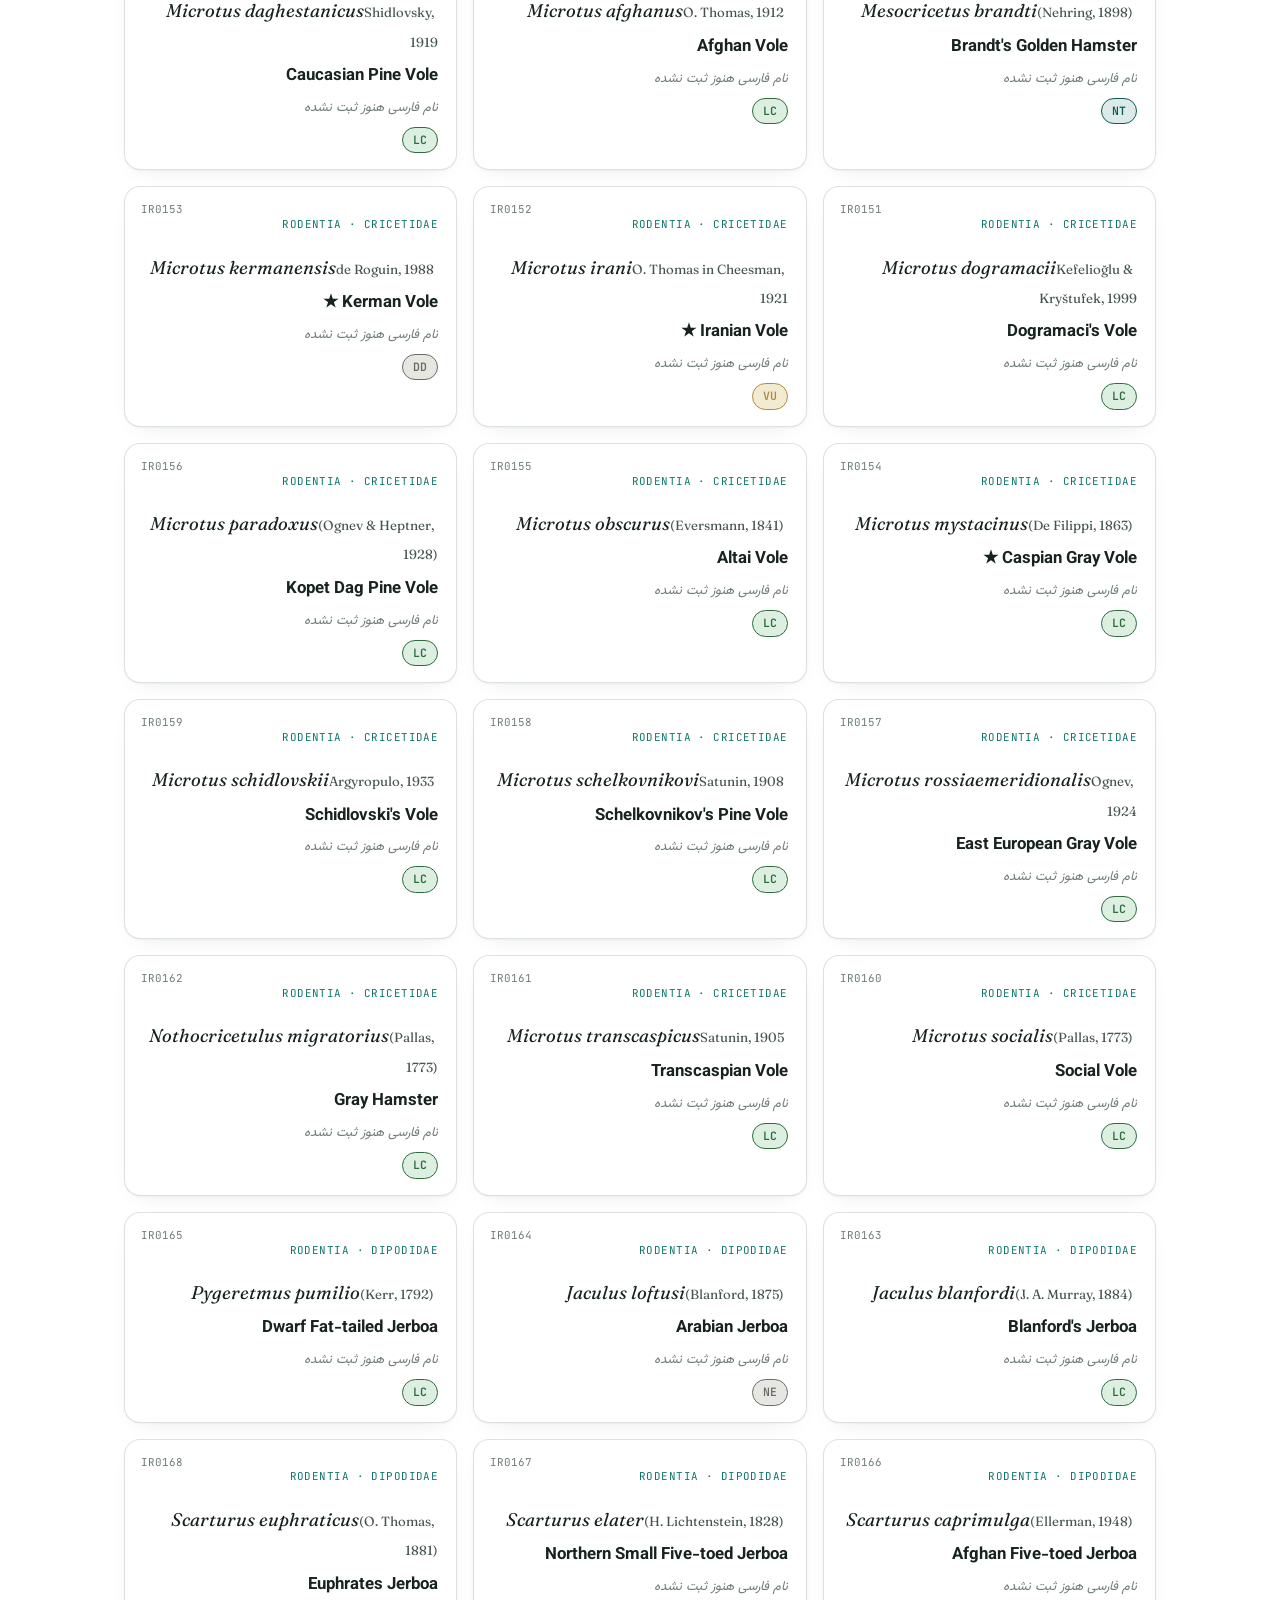
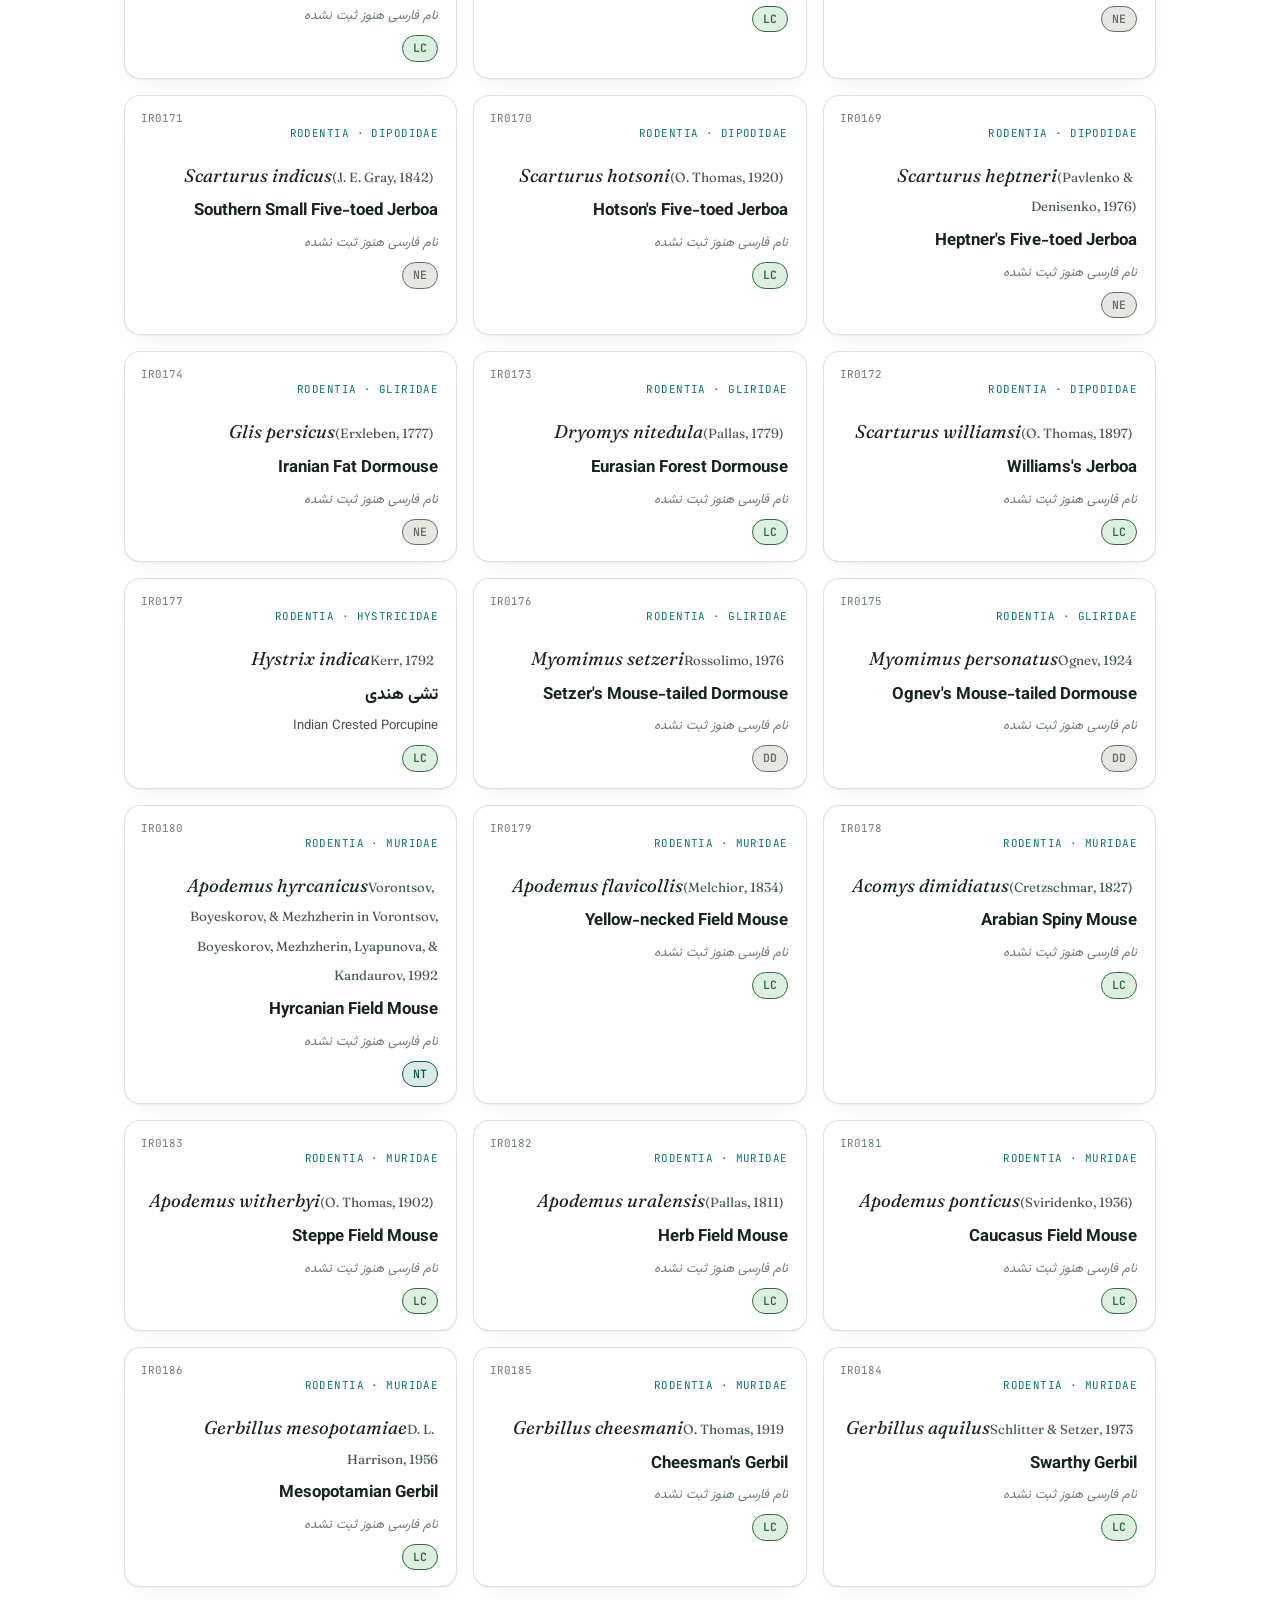
==== commit a4e48591: "رفع باگ فونت فارسی + self-host کردن Vazirmatn - عناوین فارسی (h1 اصلی، عنوان صفحات/بخش‌ها/پنل‌ها) به" ====
--- a/list.html
+++ b/list.html
@@ -6,7 +6,7 @@
 <title>فهرست گونه‌ها — پستانداران ایران</title>
 <meta name="description" content="فهرست کامل ۲۱۰ گونه‌ی پستاندار با حضور تأییدشده در ایران، با فیلتر راسته و جست‌وجو">
 <link rel="preconnect" href="https://fonts.googleapis.com">
-<link href="https://fonts.googleapis.com/css2?family=Vazirmatn:wght@400;500;600;700;800&family=Fraunces:ital,wght@0,500;1,500;1,600&family=JetBrains+Mono:wght@400;600&display=swap" rel="stylesheet">
+<link href="https://fonts.googleapis.com/css2?family=Fraunces:ital,wght@0,500;1,500;1,600&family=JetBrains+Mono:wght@400;600&display=swap" rel="stylesheet">
 <link rel="stylesheet" href="assets/style.css">
 </head>
 <body>
--- a/assets/style.css
+++ b/assets/style.css
@@ -1,3 +1,18 @@
+/* ================= self-hosted fonts =================
+   Vazirmatn از Google Fonts حذف و این‌جا self-host شد — fonts.googleapis.com
+   در ایران (مخاطب اصلی این سایت) اغلب کند یا فیلتر است؛ بدون این فونت،
+   مرورگر برای متن فارسی به فونت سیستمی برمی‌گردد که ظاهرش عربی/نامتناسب
+   به‌نظر می‌رسد. منبع: rastikerdar/vazirmatn (OFL 1.1) — پروانه در
+   assets/fonts/Vazirmatn-OFL.txt. */
+@font-face{
+  font-family: 'Vazirmatn';
+  src: url('fonts/Vazirmatn%5Bwght%5D.woff2') format('woff2-variations'),
+       url('fonts/Vazirmatn%5Bwght%5D.woff2') format('woff2');
+  font-weight: 100 900;
+  font-style: normal;
+  font-display: swap;
+}
+
 /* ================= tokens ================= */
 :root{
   --bg:         #ffffff;
@@ -71,8 +86,8 @@
   display: flex;
   align-items: baseline;
   gap: 8px;
-  font-family: var(--font-sci);
-  font-weight: 600;
+  font-family: var(--font-fa);
+  font-weight: 700;
   font-size: 1.05rem;
   color: var(--ink);
   text-decoration: none;
@@ -112,10 +127,10 @@
   text-transform: uppercase;
 }
 .site-head h1{
-  font-family: var(--font-sci);
+  font-family: var(--font-fa);
   font-size: clamp(2.1rem, 5vw, 3.2rem);
   margin: 0;
-  font-weight: 600;
+  font-weight: 800;
   color: var(--ink);
 }
 .site-head h1 .dot{ color: var(--seal); }
@@ -174,10 +189,10 @@
   .hero-grid{ grid-template-columns: 1fr; }
 }
 .hero-text h1{
-  font-family: var(--font-sci);
+  font-family: var(--font-fa);
   font-size: clamp(2.2rem, 5vw, 3.4rem);
   margin: 0;
-  font-weight: 600;
+  font-weight: 800;
   color: var(--ink);
 }
 .hero-text h1 .dot{ color: var(--seal); }
@@ -307,9 +322,9 @@
 .page-sections{ padding: 44px 0 60px; }
 .about-section{ max-width: 68ch; margin-bottom: 44px; }
 .about-section h2, .breakdown-section h2{
-  font-family: var(--font-sci);
+  font-family: var(--font-fa);
   font-size: 1.4rem;
-  font-weight: 600;
+  font-weight: 700;
   margin: 0 0 14px;
   color: var(--ink);
 }
@@ -407,9 +422,9 @@
 }
 .map-side-hint{ color: var(--ink-faint); font-size: 0.9rem; margin: 0; }
 .map-side-province{
-  font-family: var(--font-sci);
+  font-family: var(--font-fa);
   font-size: 1.2rem;
-  font-weight: 600;
+  font-weight: 700;
   margin: 0 0 6px;
   color: var(--ink);
 }
@@ -709,9 +724,9 @@
   box-shadow: var(--shadow-card);
 }
 .panel h2{
-  font-family: var(--font-sci);
+  font-family: var(--font-fa);
   font-size: 1.1rem;
-  font-weight: 600;
+  font-weight: 700;
   margin: 0 0 16px;
   color: var(--ink);
 }
@@ -845,7 +860,7 @@
   padding: 80px 20px;
   text-align: center;
 }
-.not-found h1{ font-family: var(--font-sci); font-size: 1.6rem; }
+.not-found h1{ font-family: var(--font-fa); font-weight: 700; font-size: 1.6rem; }
 .not-found p{ color: var(--ink-soft); }
 
 /* ================= footer ================= */
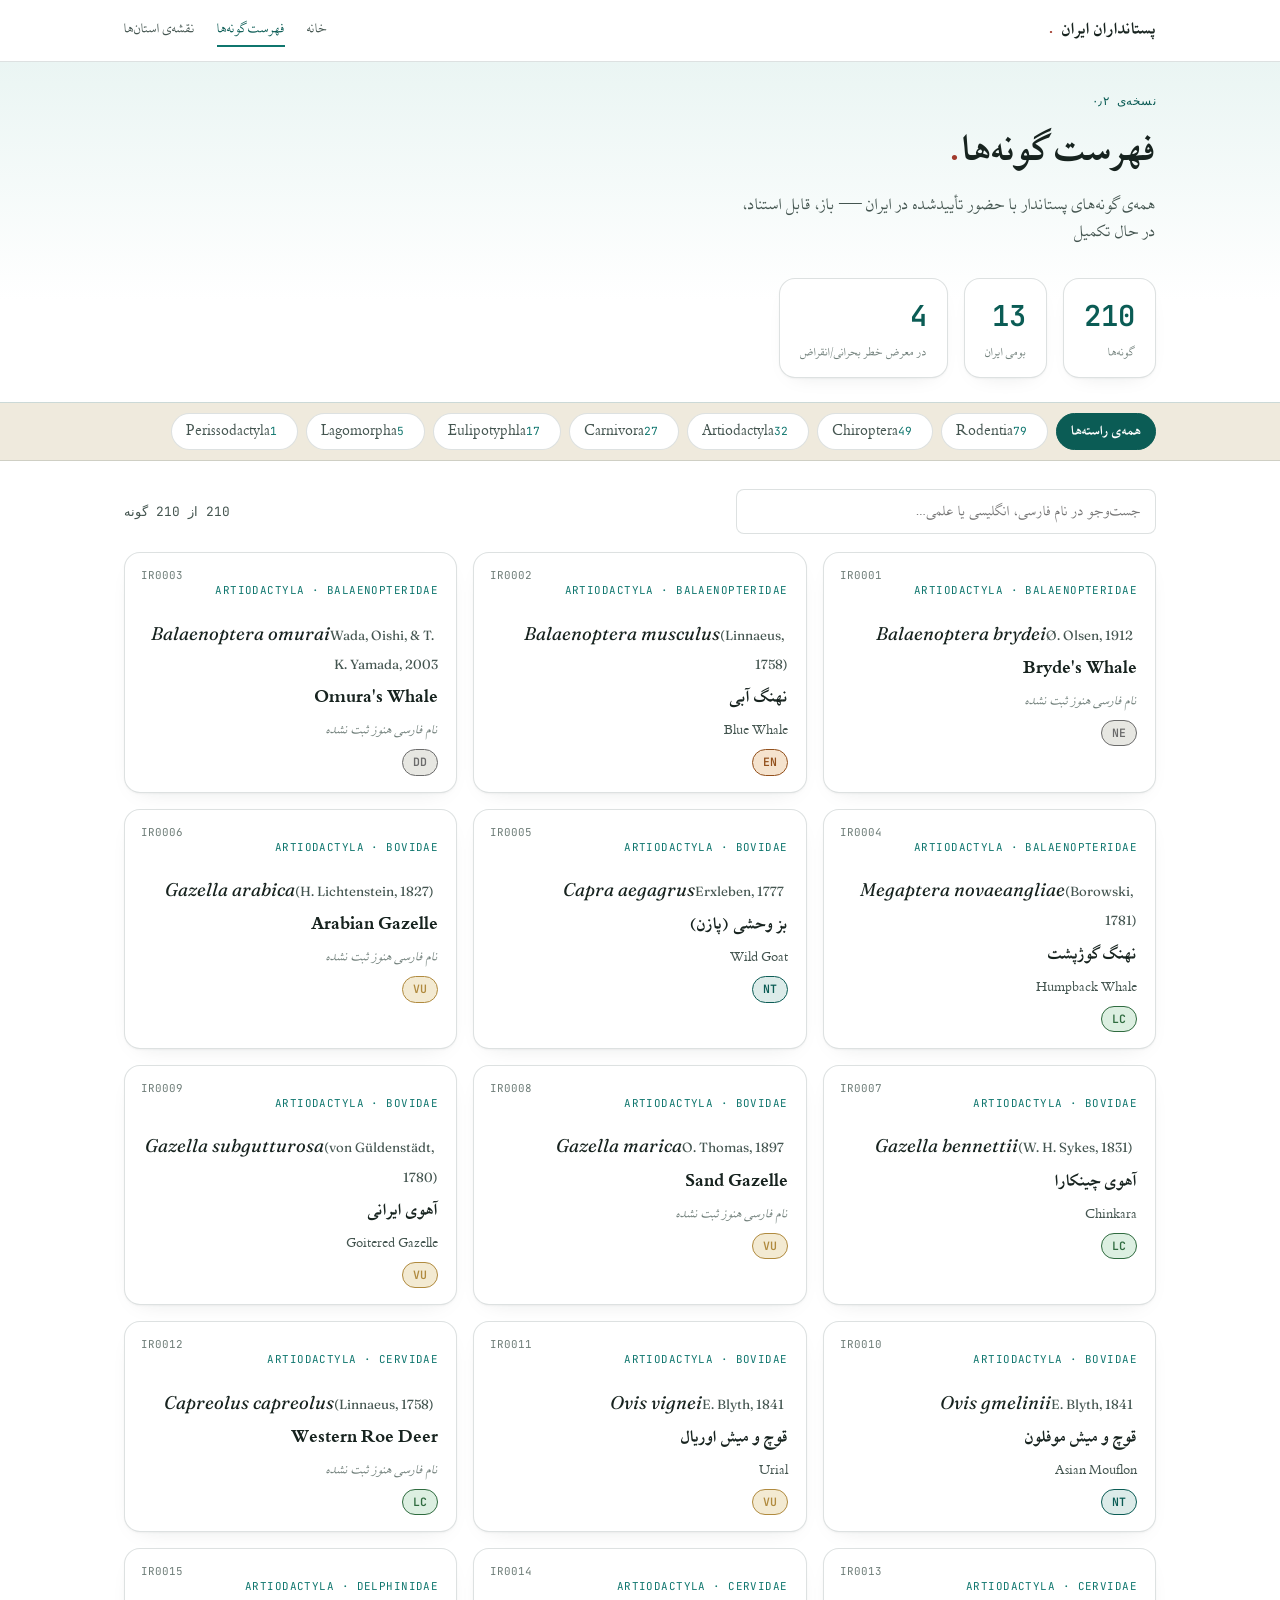
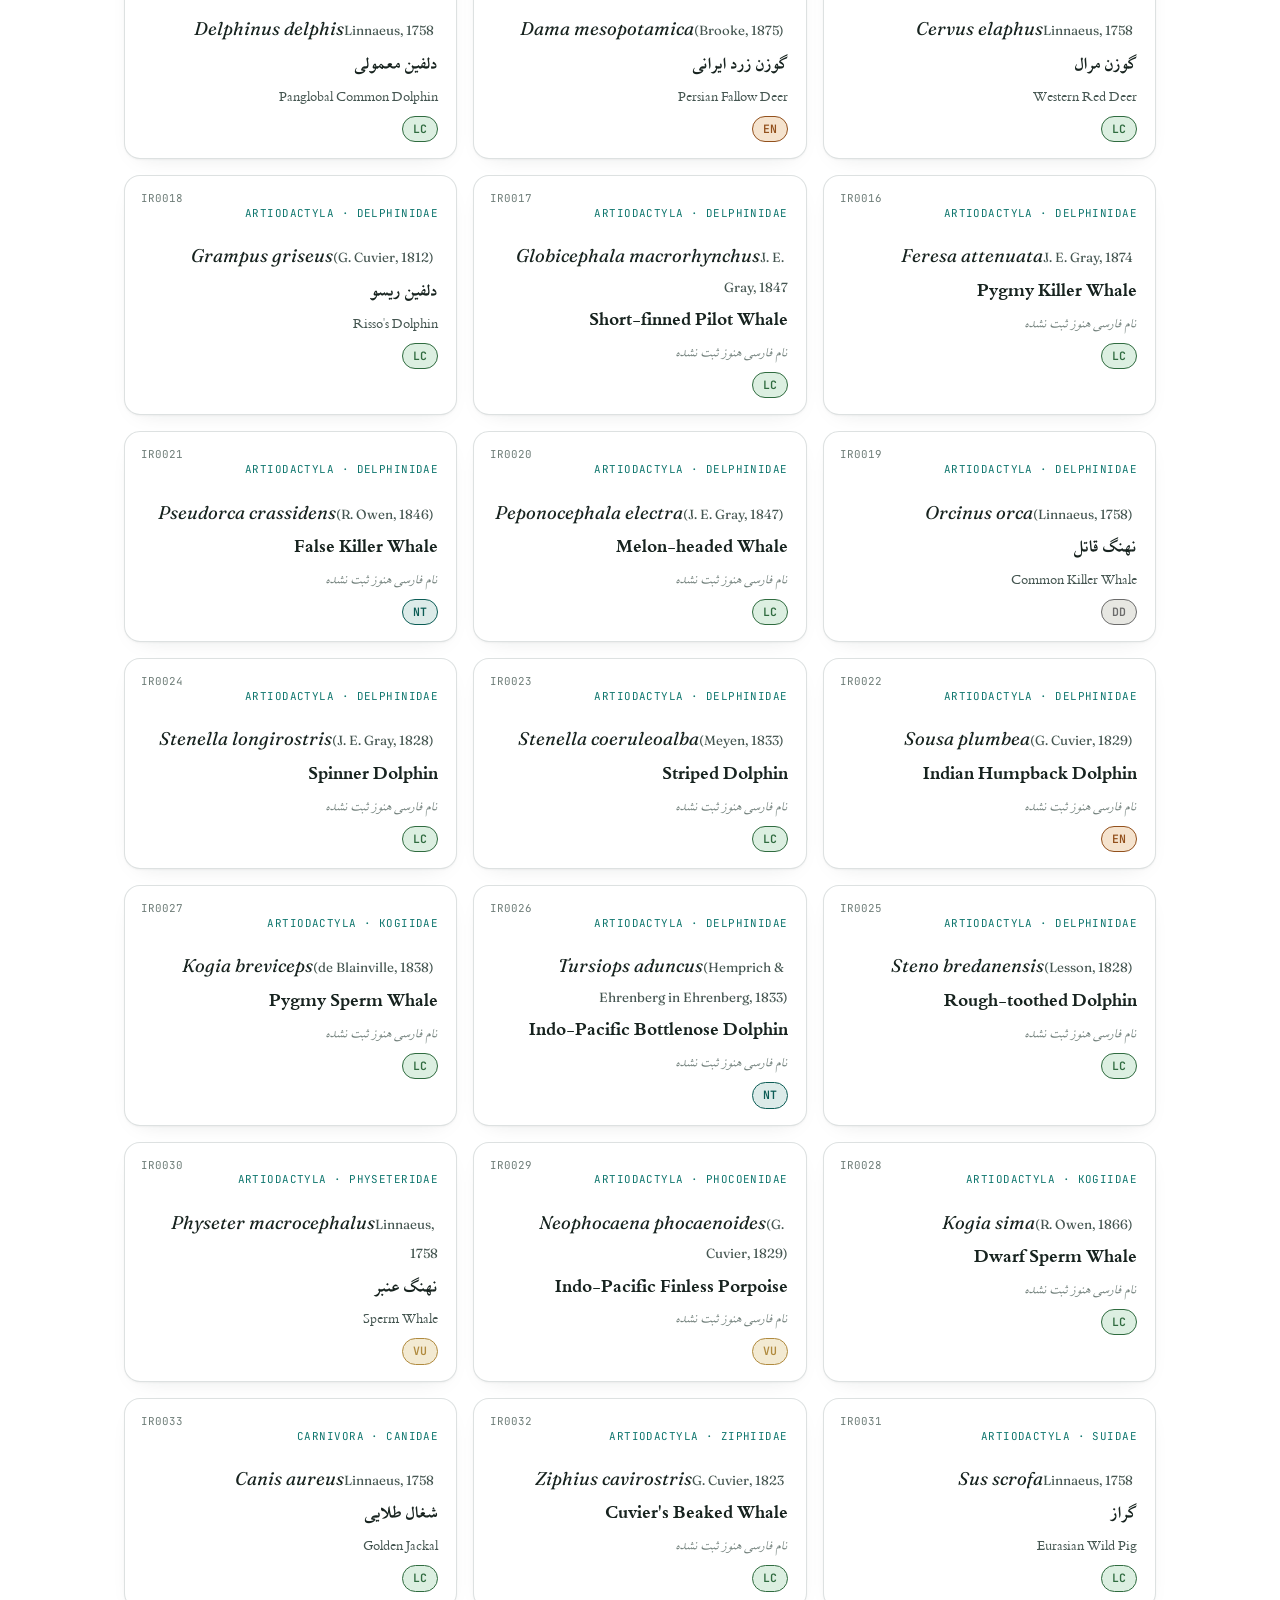
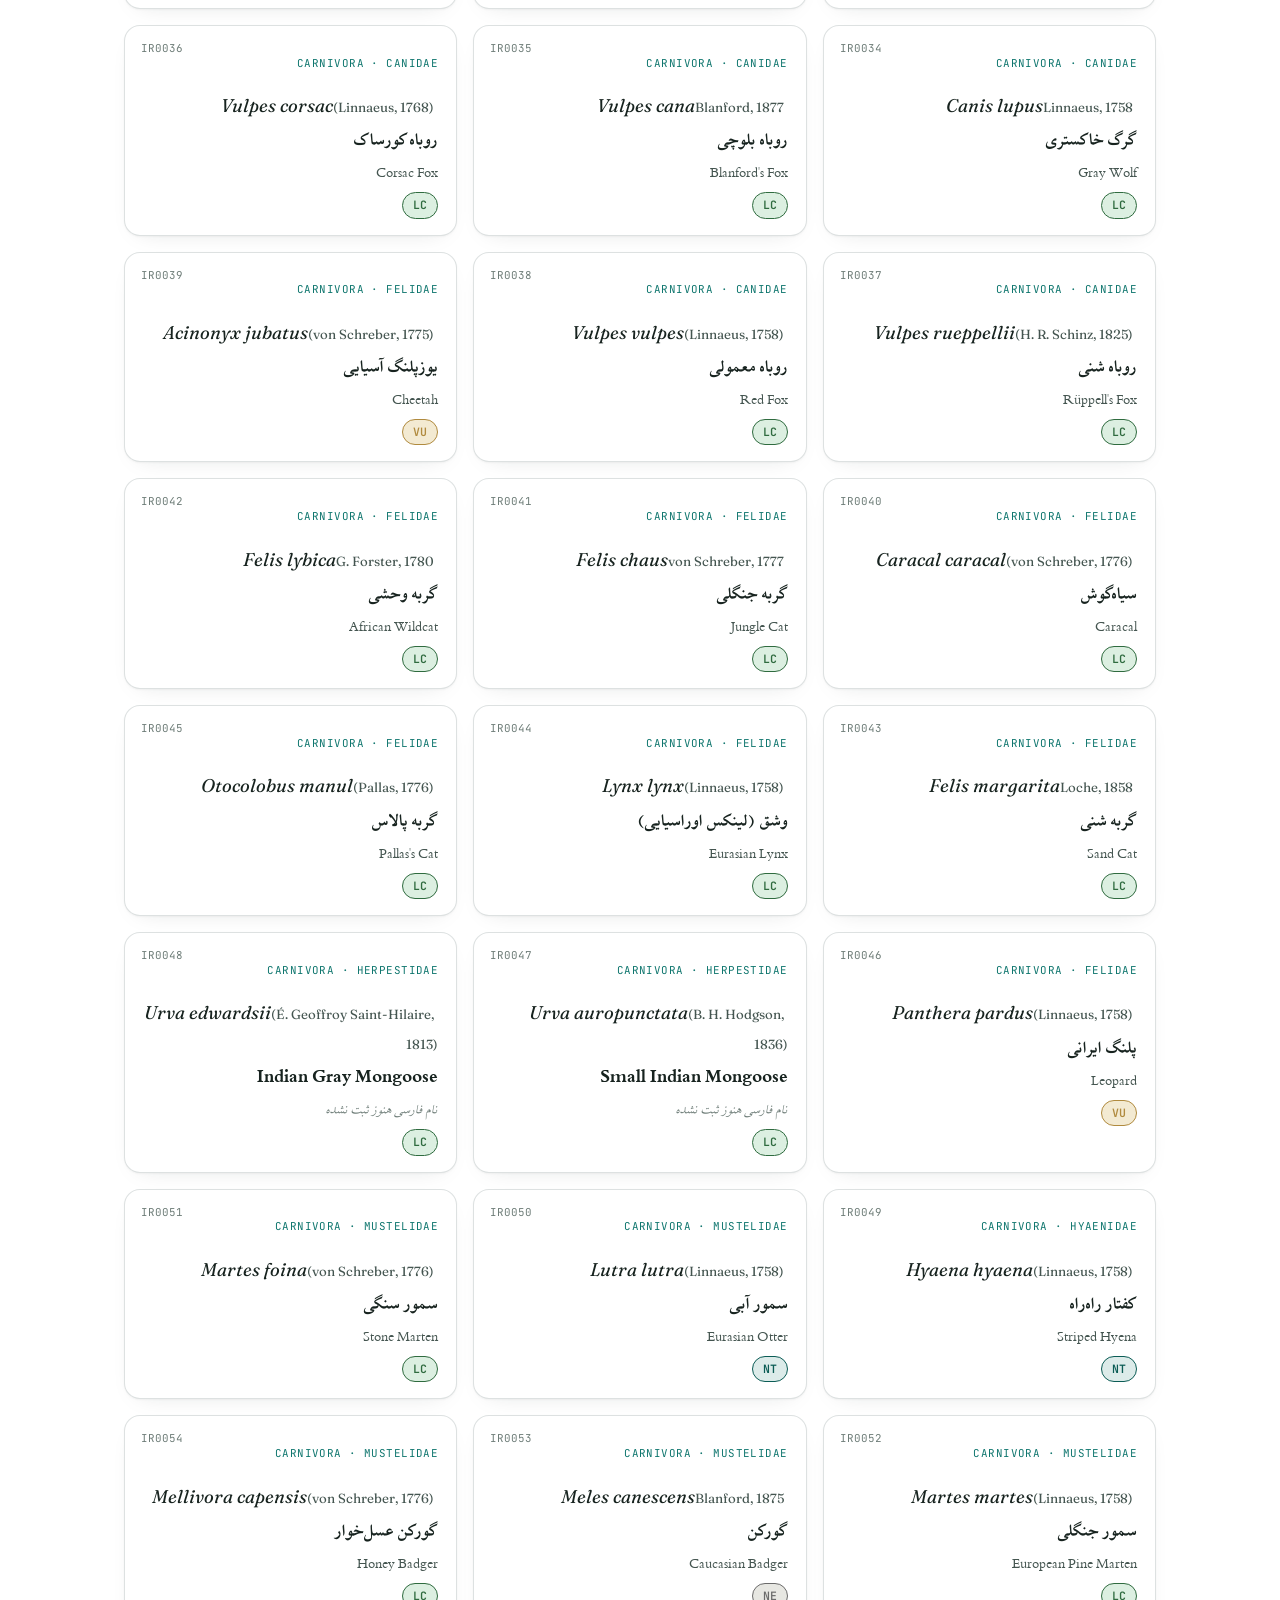
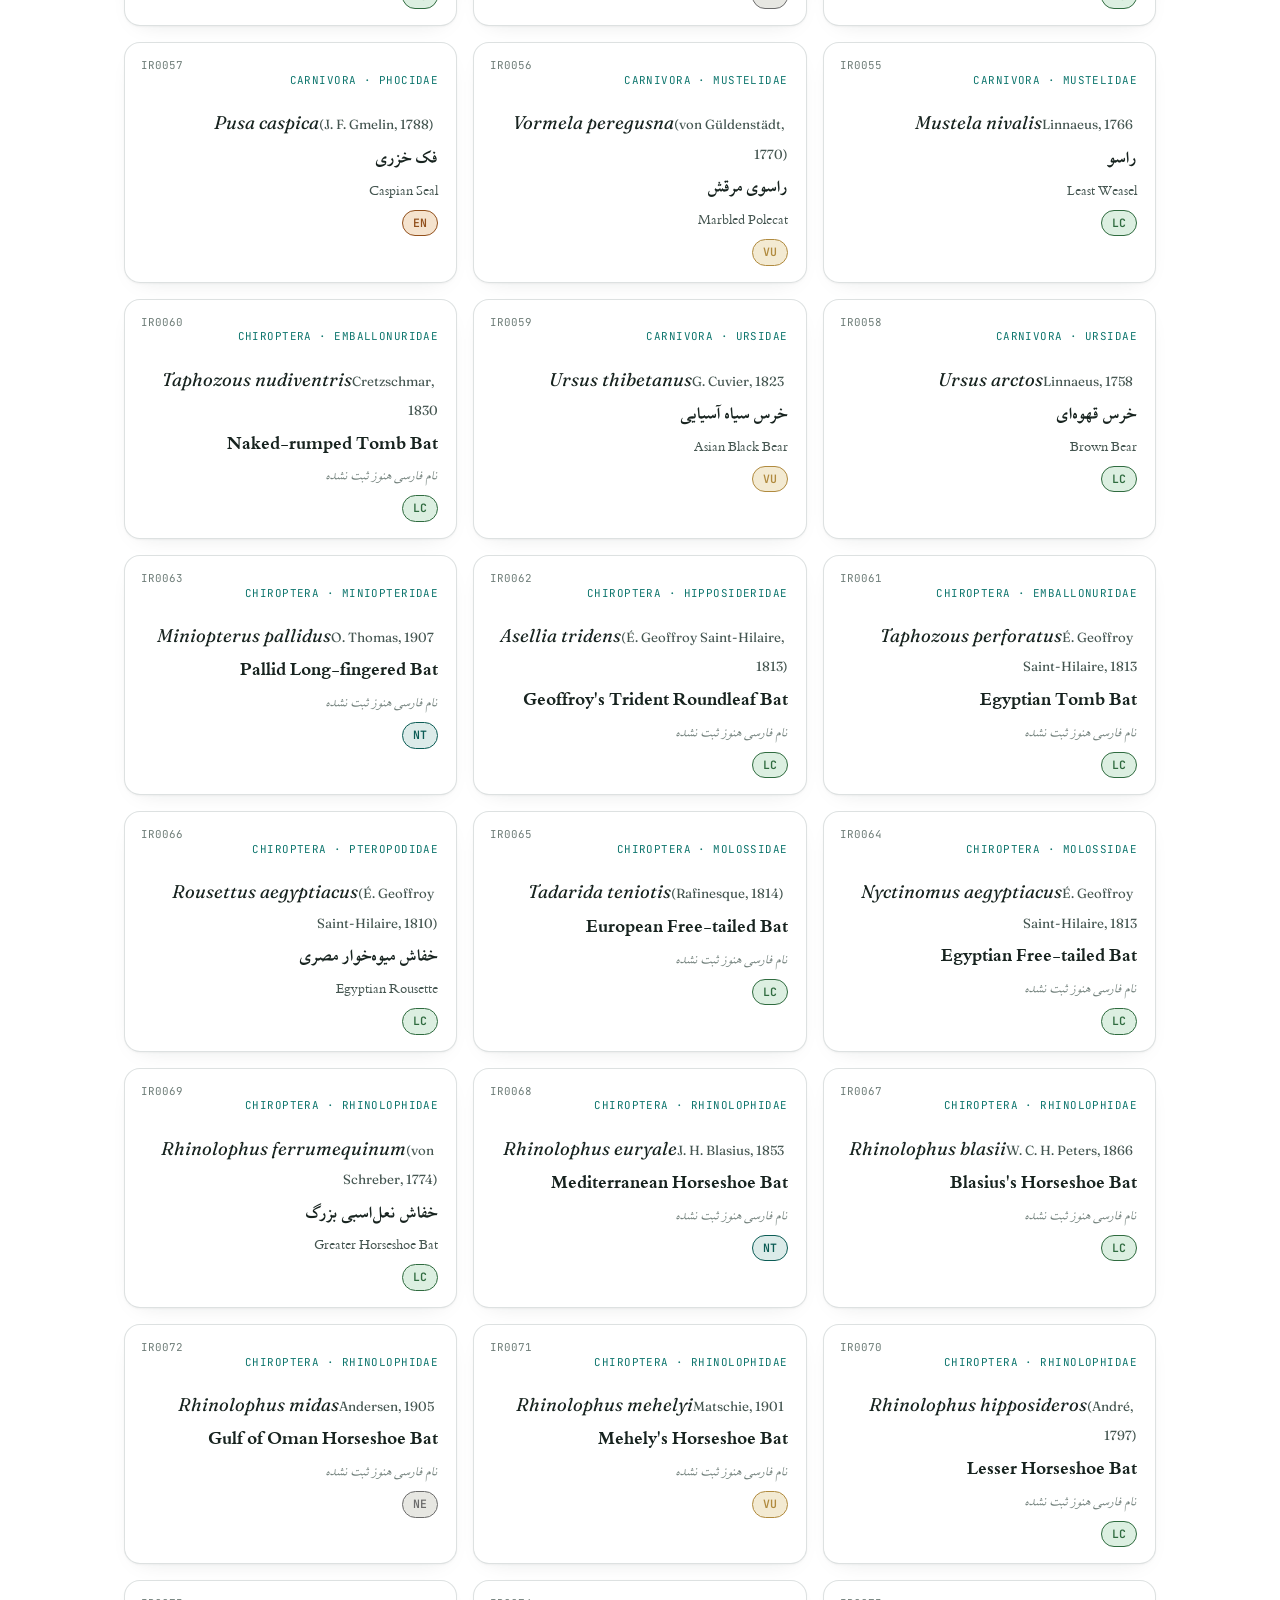
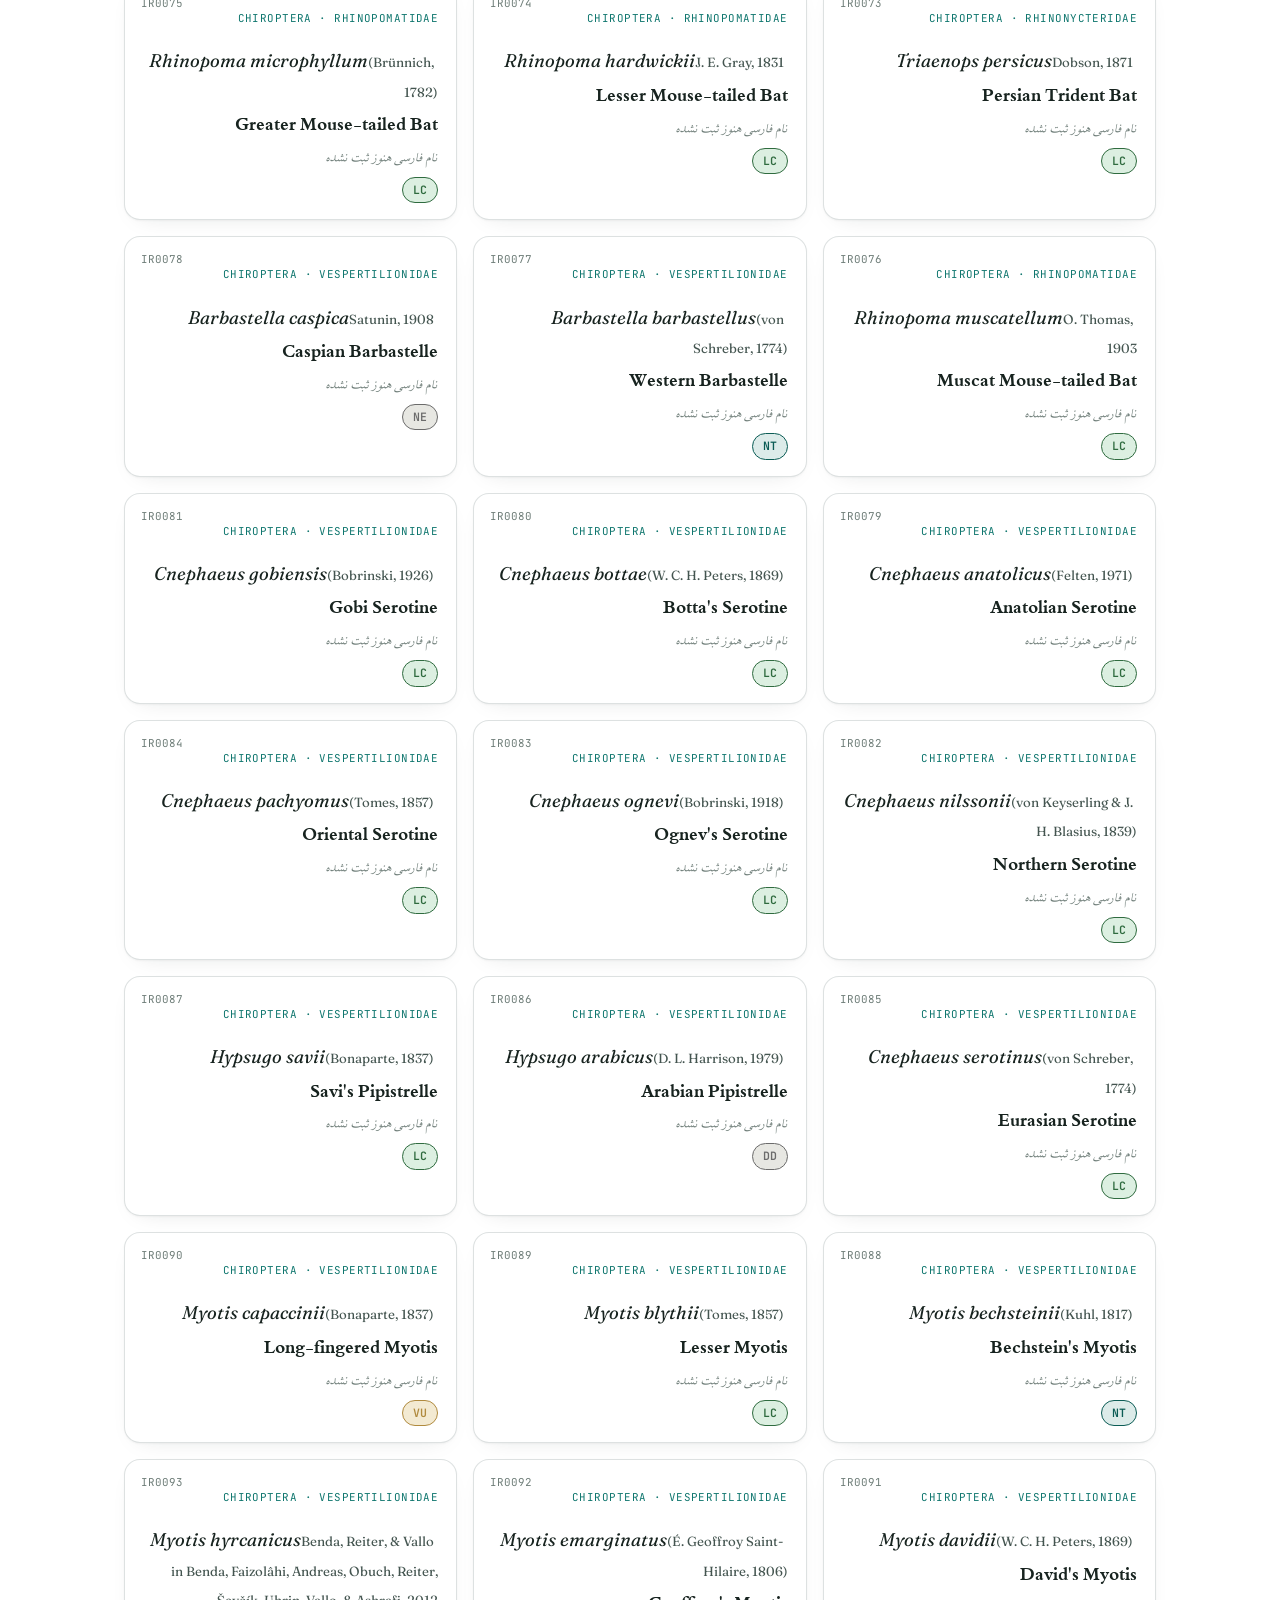
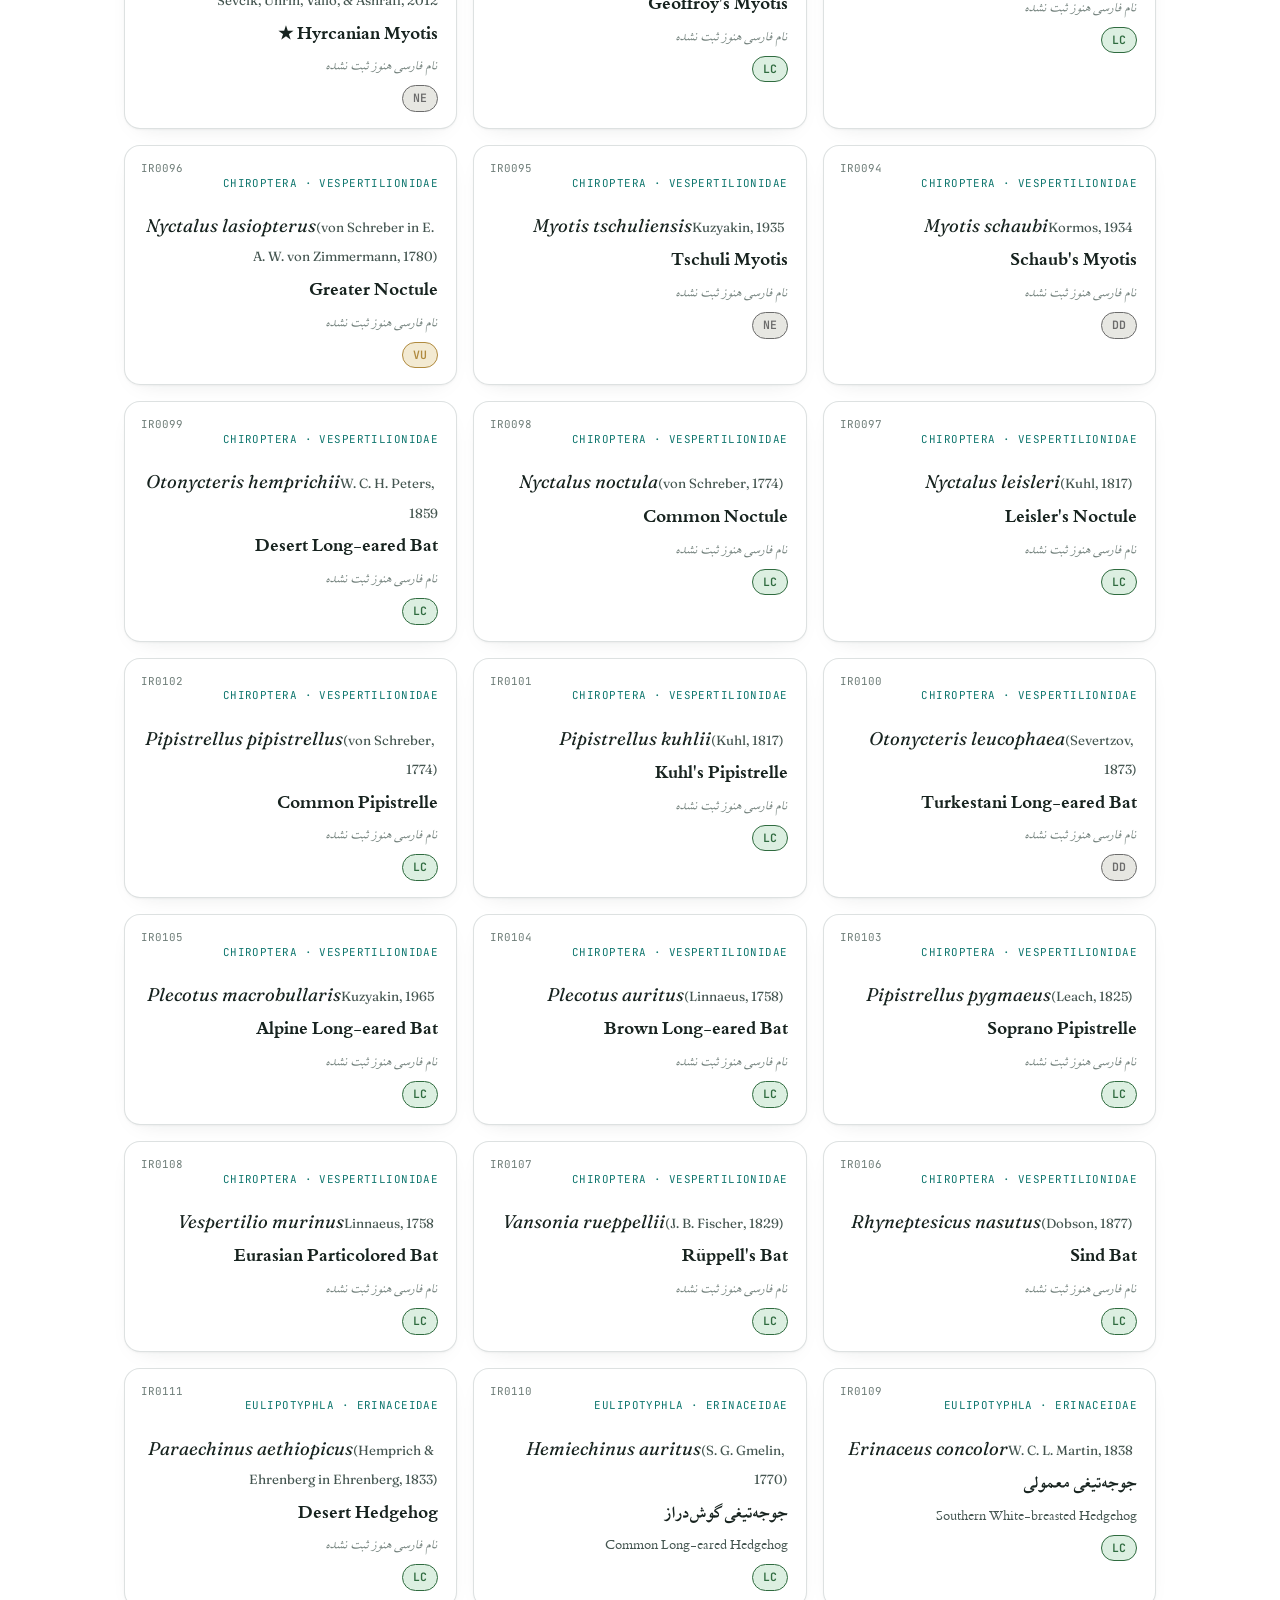
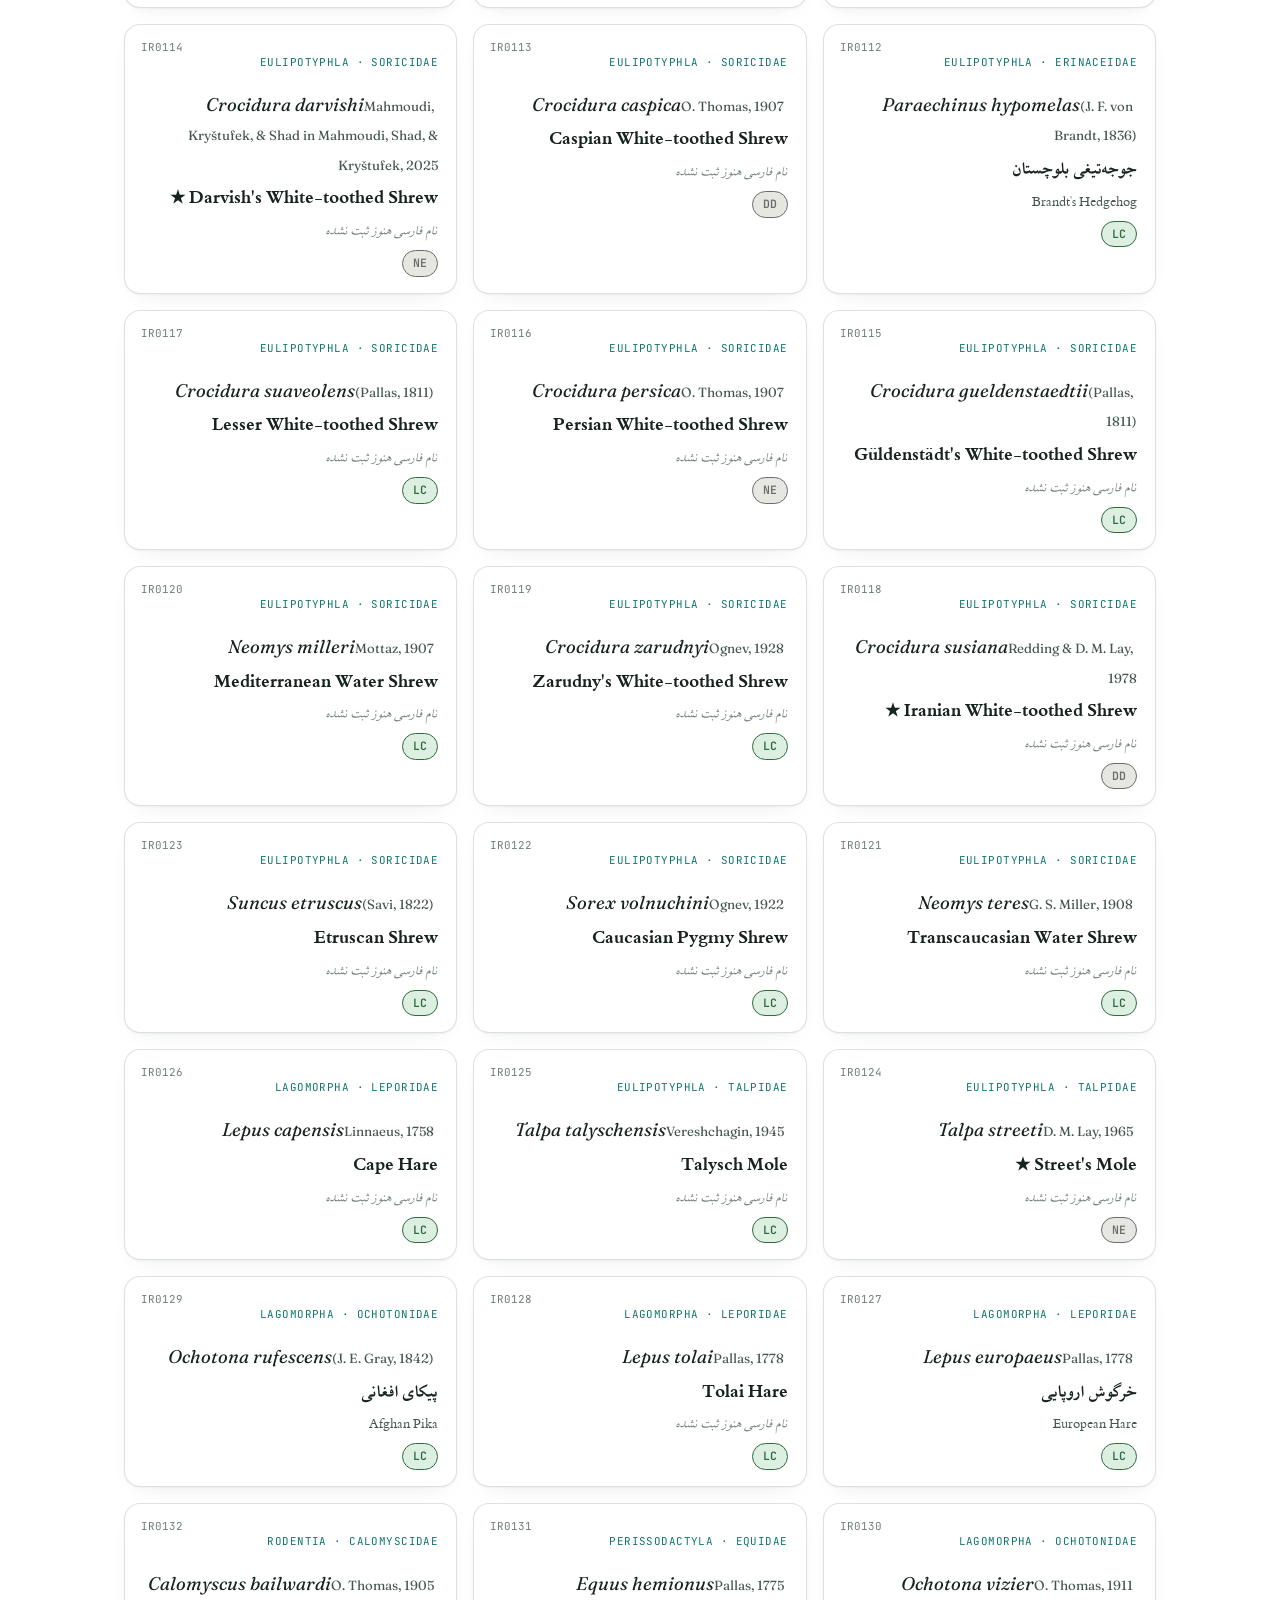
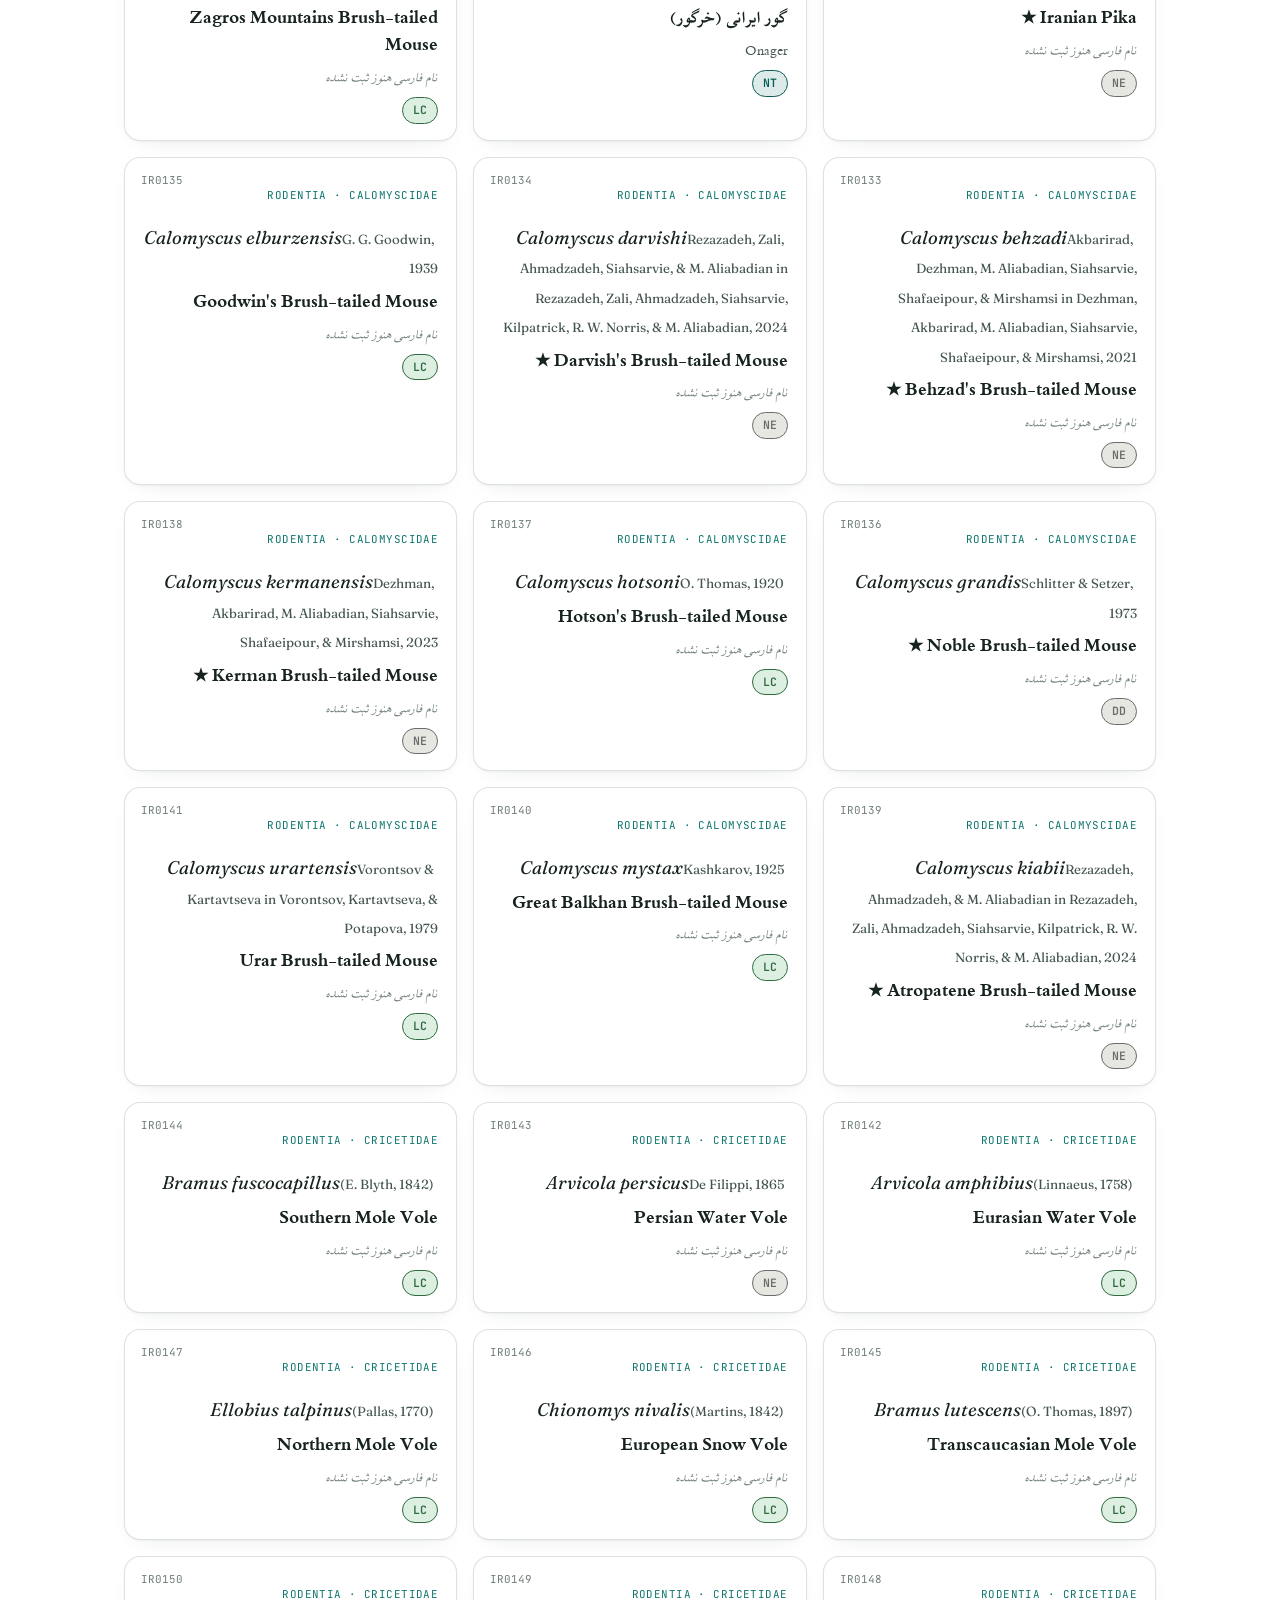
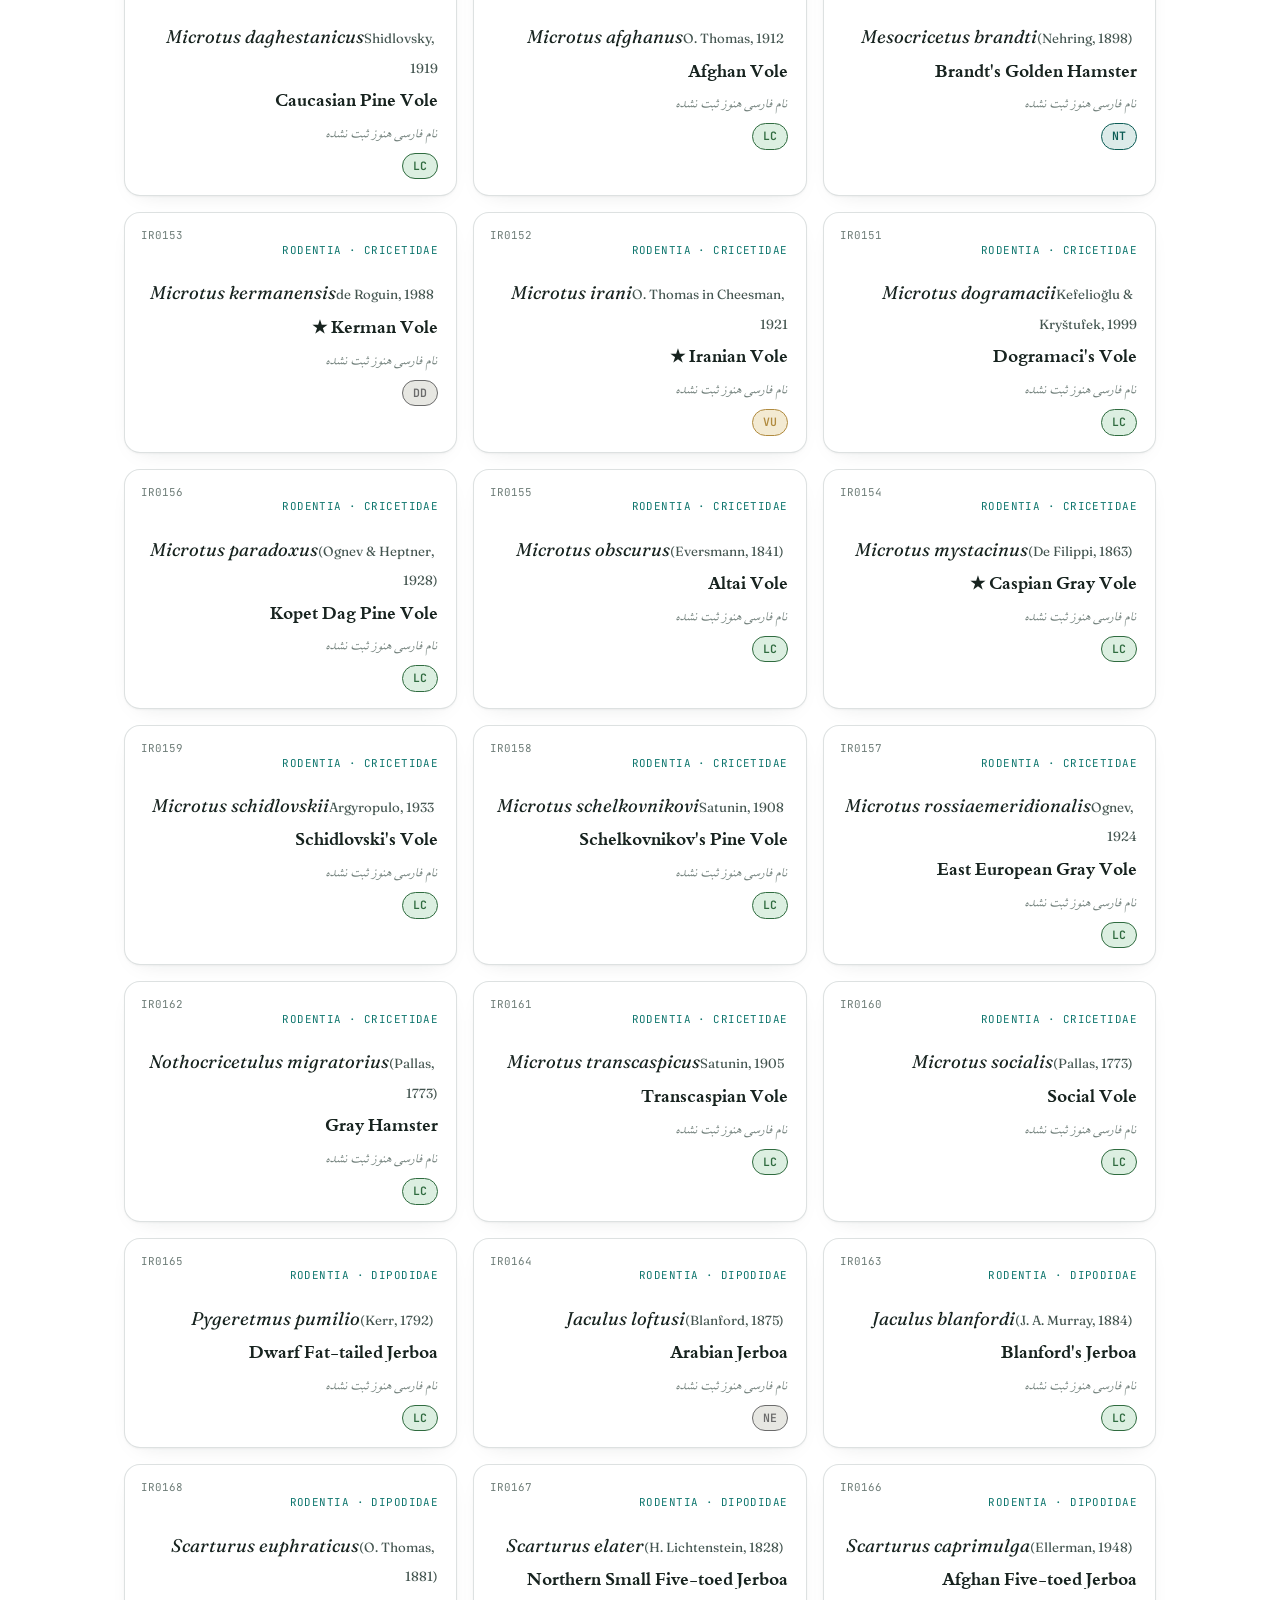
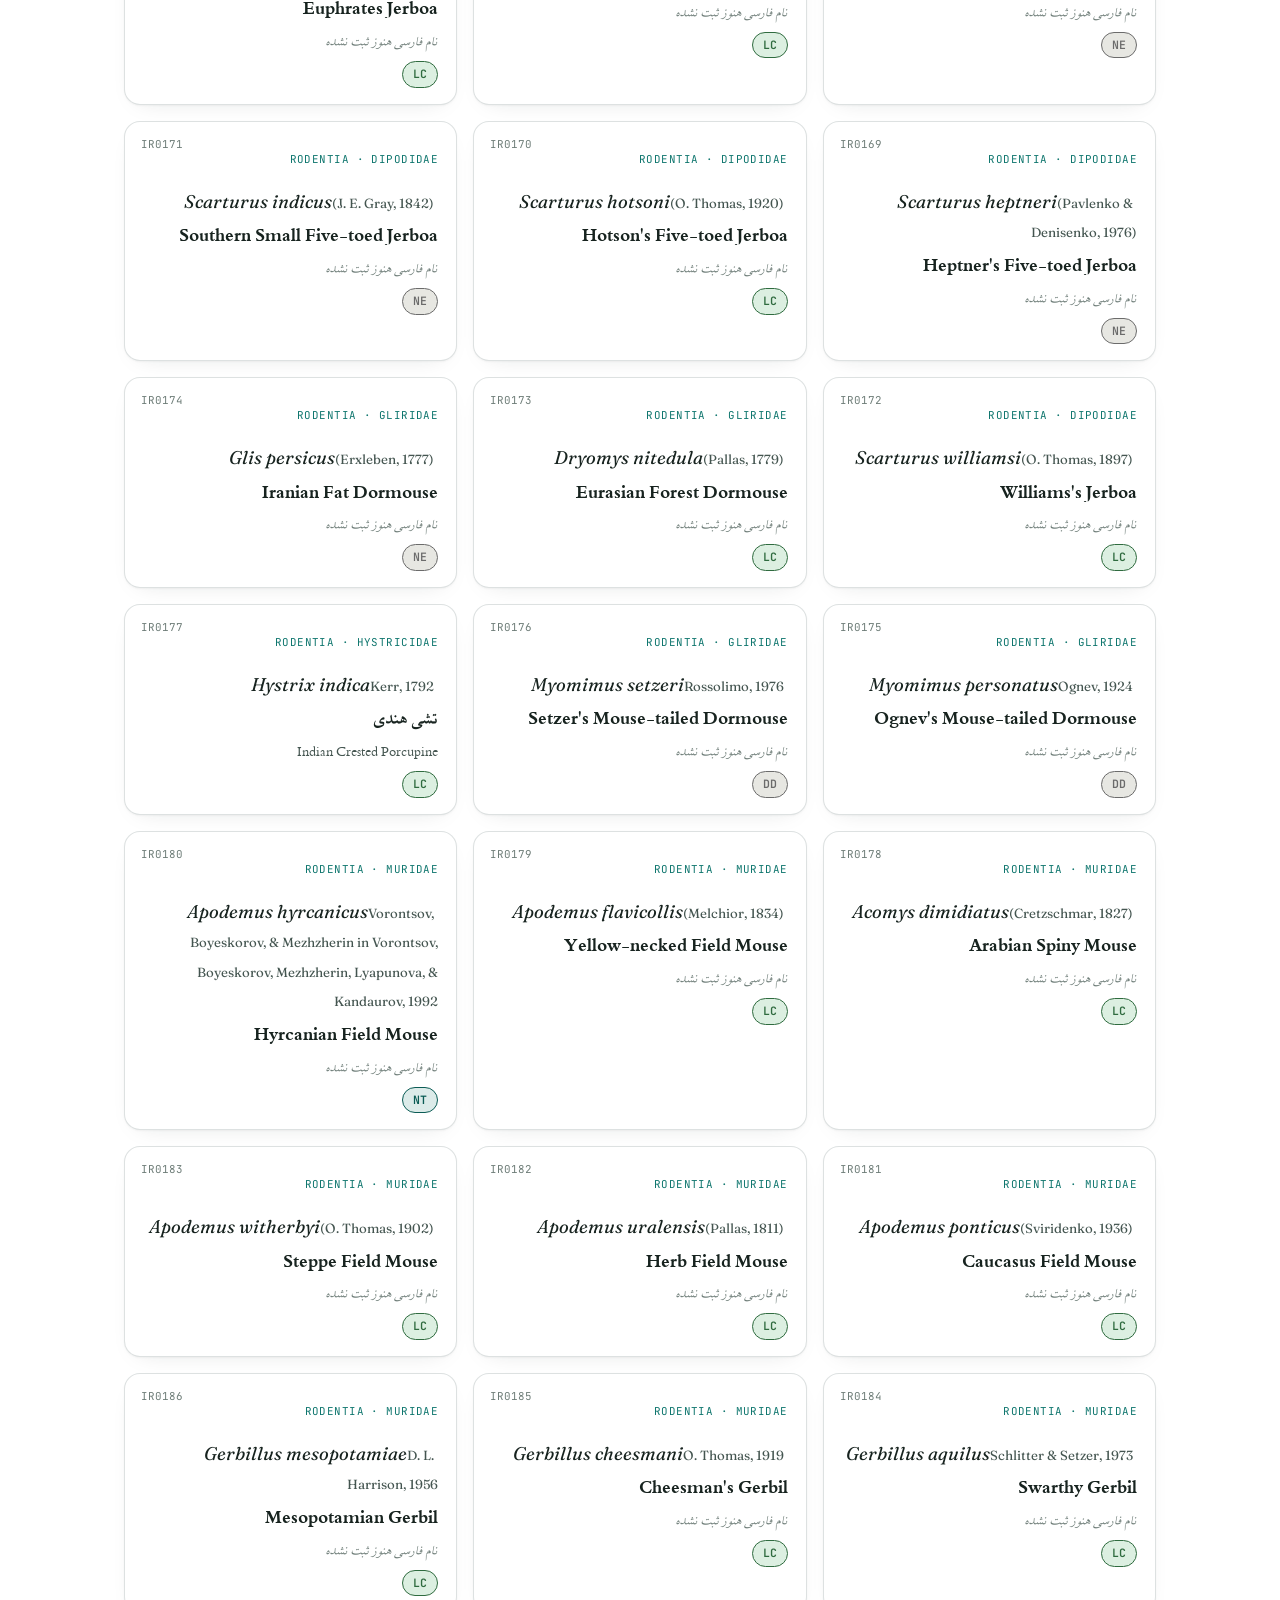
==== commit ced92309: "تغییر فونت فارسی به XB Niloofar + حذف ارجاع بالای صفحه به منبع خارجی - فونت فارسی از Vazirmatn به XB" ====
--- a/list.html
+++ b/list.html
@@ -18,14 +18,13 @@
       <a href="index.html">خانه</a>
       <a href="list.html" class="is-current">فهرست گونه‌ها</a>
       <a href="map.html">نقشه‌ی استان‌ها</a>
-      <a href="https://www.mammaldiversity.org" target="_blank" rel="noopener">Mammal Diversity Database</a>
     </div>
   </div>
 </nav>
 
 <header class="site-head site-head--compact">
   <div class="wrap">
-    <p class="eyebrow">نسخه‌ی ۰٫۲ · برگرفته از Mammal Diversity Database</p>
+    <p class="eyebrow">نسخه‌ی ۰٫۲</p>
     <h1>فهرست گونه‌ها<span class="dot">.</span></h1>
     <p class="tagline">همه‌ی گونه‌های پستاندار با حضور تأییدشده در ایران — باز، قابل استناد، در حال تکمیل</p>
 
--- a/assets/style.css
+++ b/assets/style.css
@@ -1,14 +1,19 @@
 /* ================= self-hosted fonts =================
-   Vazirmatn از Google Fonts حذف و این‌جا self-host شد — fonts.googleapis.com
-   در ایران (مخاطب اصلی این سایت) اغلب کند یا فیلتر است؛ بدون این فونت،
-   مرورگر برای متن فارسی به فونت سیستمی برمی‌گردد که ظاهرش عربی/نامتناسب
-   به‌نظر می‌رسد. منبع: rastikerdar/vazirmatn (OFL 1.1) — پروانه در
-   assets/fonts/Vazirmatn-OFL.txt. */
+   XB Niloofar — فونت فارسی ساده و آشنا (نه یک فونت مدرن/هندسی)، self-host
+   شده تا به هیچ سروری خارج از همین ریپو وابسته نباشد. منبع: fontlibrary.org
+   (طراح: Behnam، بنیاد: Irmug)، مجوز OFL — پروانه در
+   assets/fonts/XBNiloofar-OFL.txt. */
 @font-face{
-  font-family: 'Vazirmatn';
-  src: url('fonts/Vazirmatn%5Bwght%5D.woff2') format('woff2-variations'),
-       url('fonts/Vazirmatn%5Bwght%5D.woff2') format('woff2');
-  font-weight: 100 900;
+  font-family: 'XB Niloofar';
+  src: url('fonts/XBNiloofar-Regular.woff2') format('woff2');
+  font-weight: 400;
+  font-style: normal;
+  font-display: swap;
+}
+@font-face{
+  font-family: 'XB Niloofar';
+  src: url('fonts/XBNiloofar-Bold.woff2') format('woff2');
+  font-weight: 700;
   font-style: normal;
   font-display: swap;
 }
@@ -33,7 +38,7 @@
   --radius:     16px;
   --radius-sm:  8px;
   --radius-pill: 999px;
-  --font-fa:    'Vazirmatn', 'Tahoma', sans-serif;
+  --font-fa:    'XB Niloofar', 'Tahoma', sans-serif;
   --font-sci:   'Fraunces', Georgia, serif;
   --font-mono:  'JetBrains Mono', ui-monospace, 'Courier New', monospace;
   --shadow-card: 0 1px 2px rgba(23,35,31,0.04), 0 8px 24px -16px rgba(23,35,31,0.18);
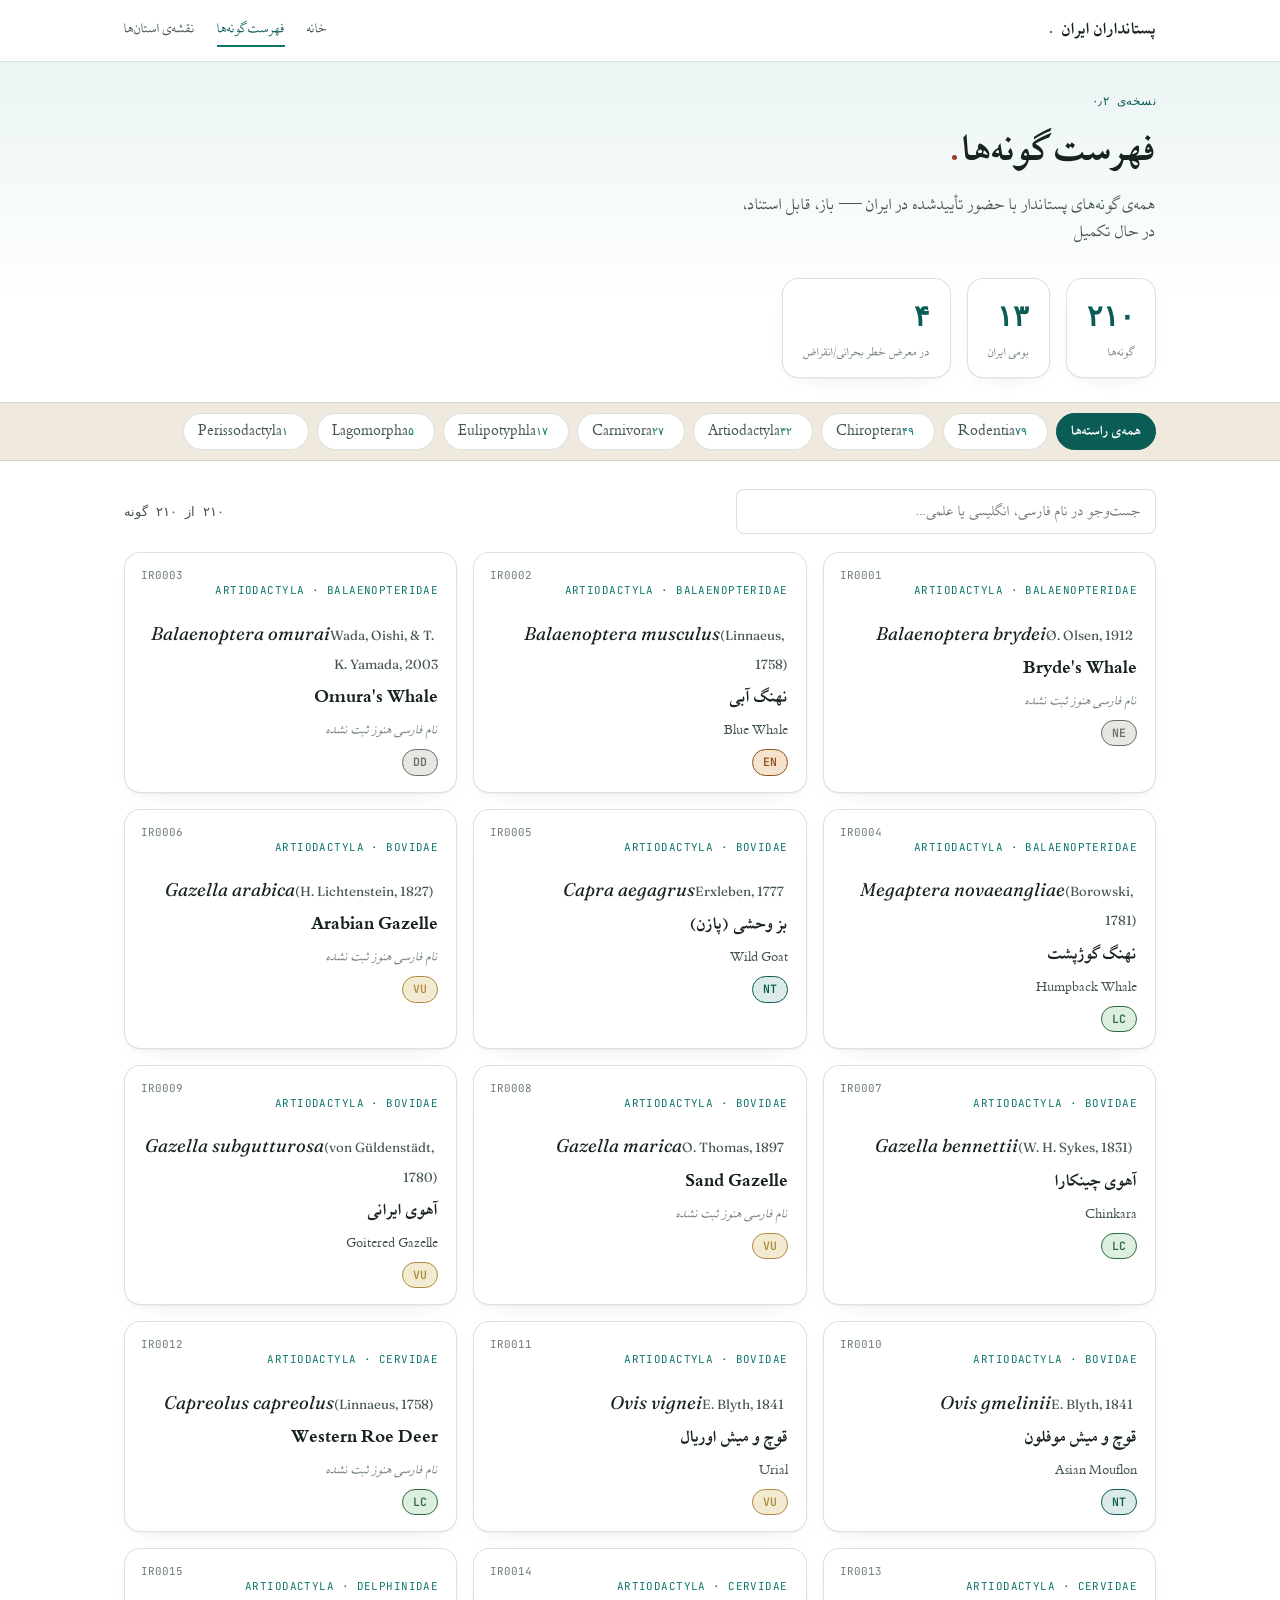
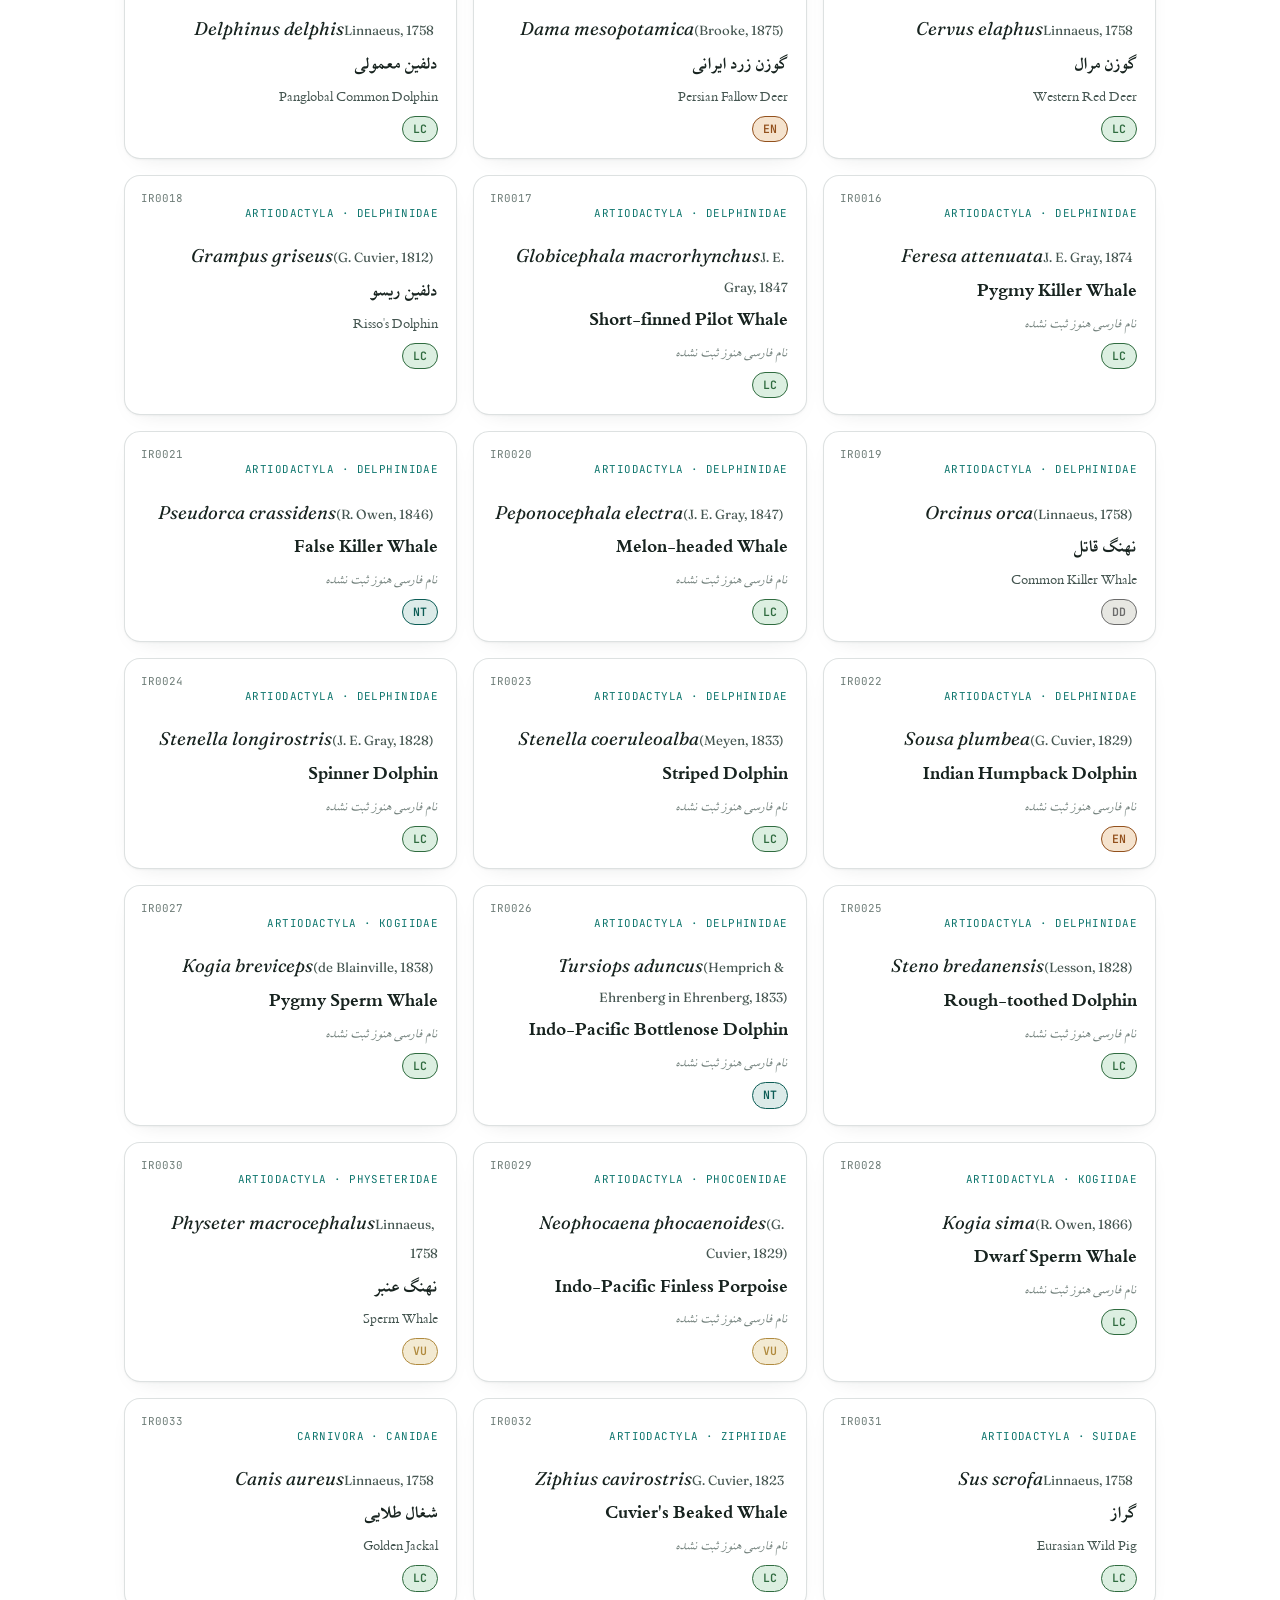
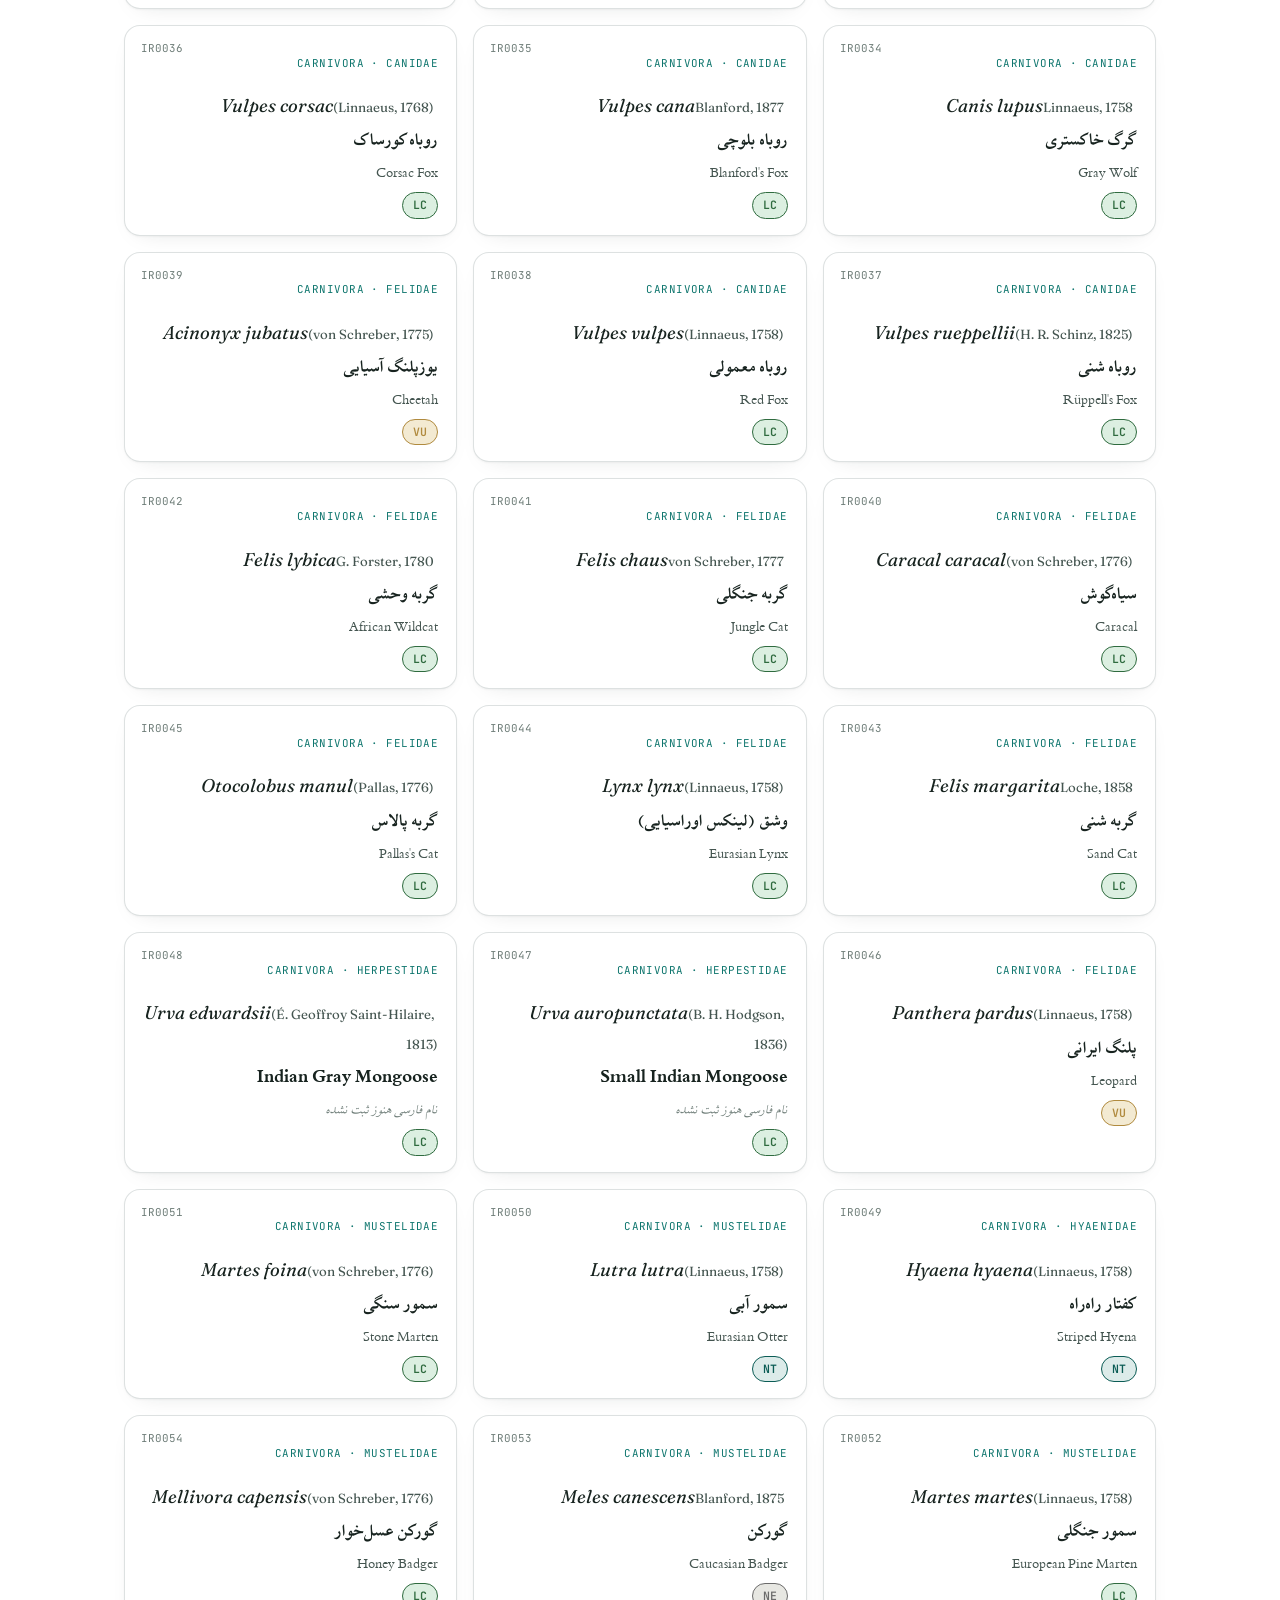
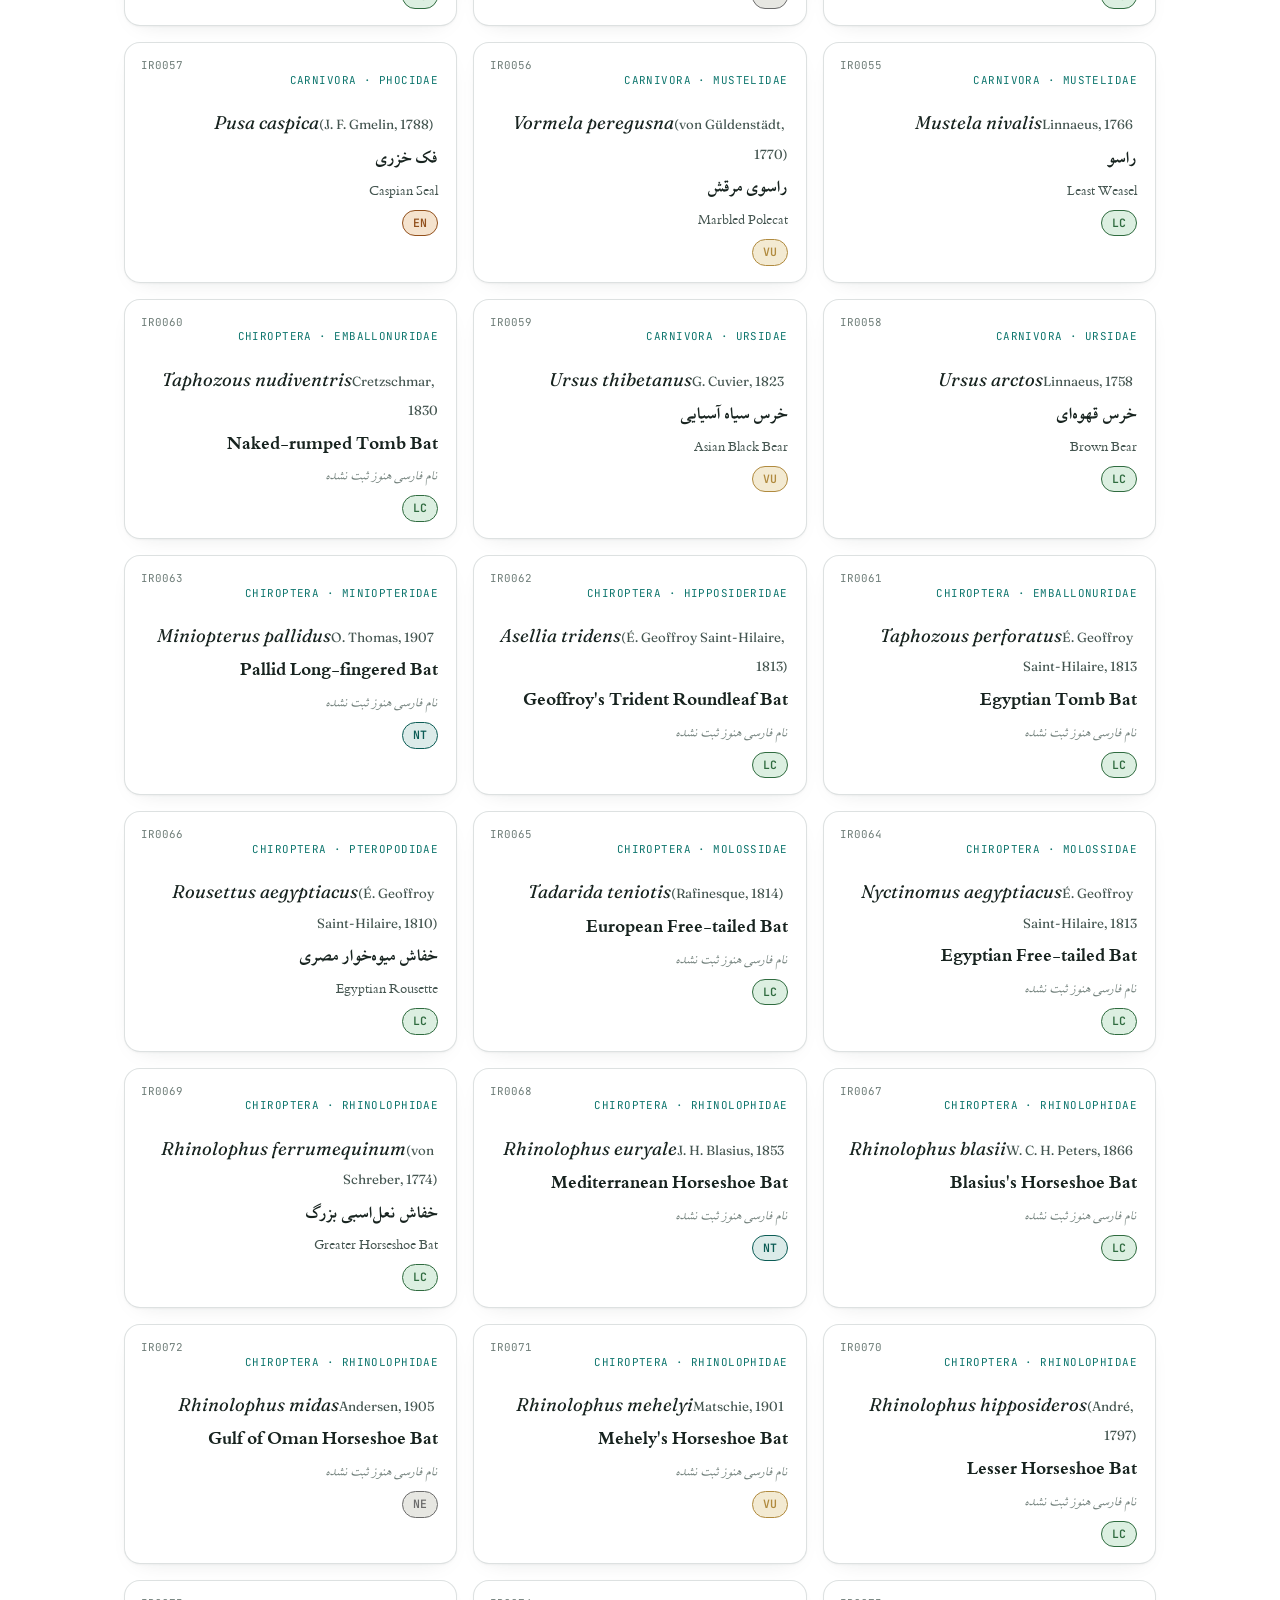
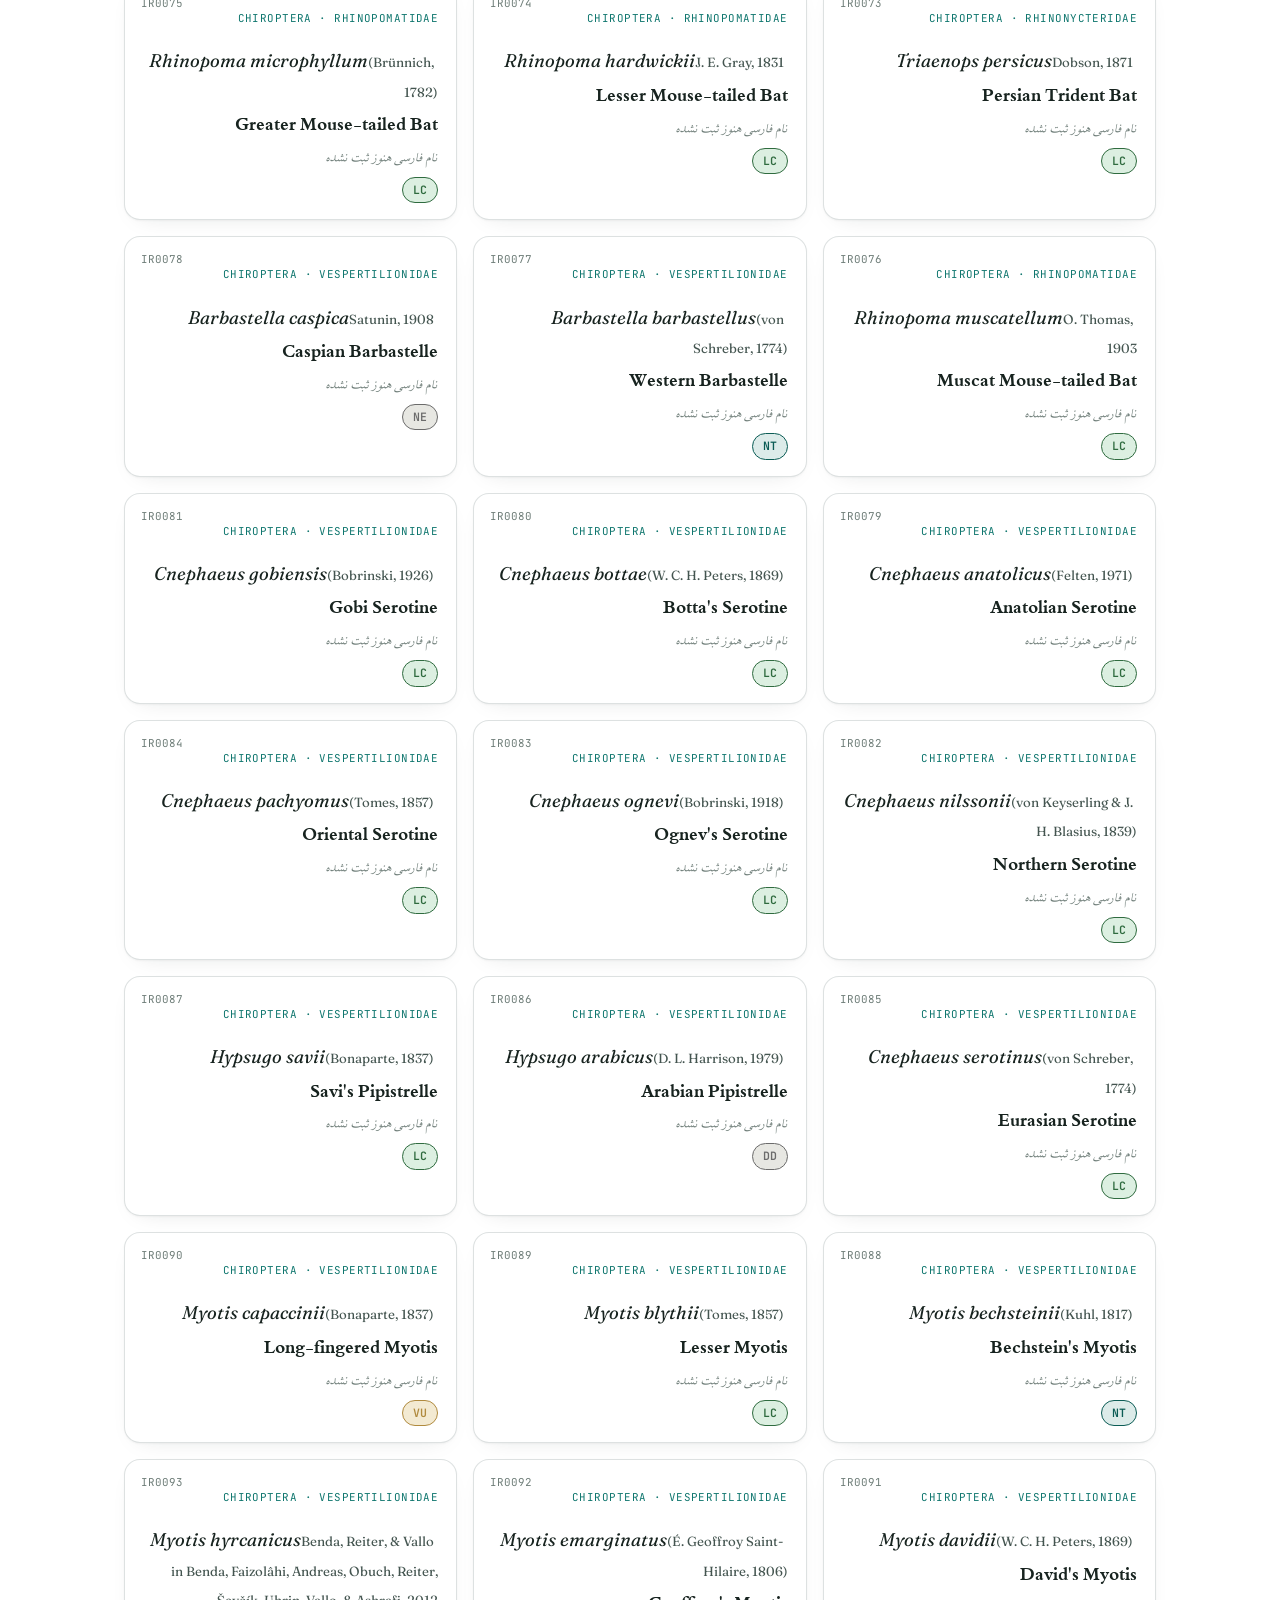
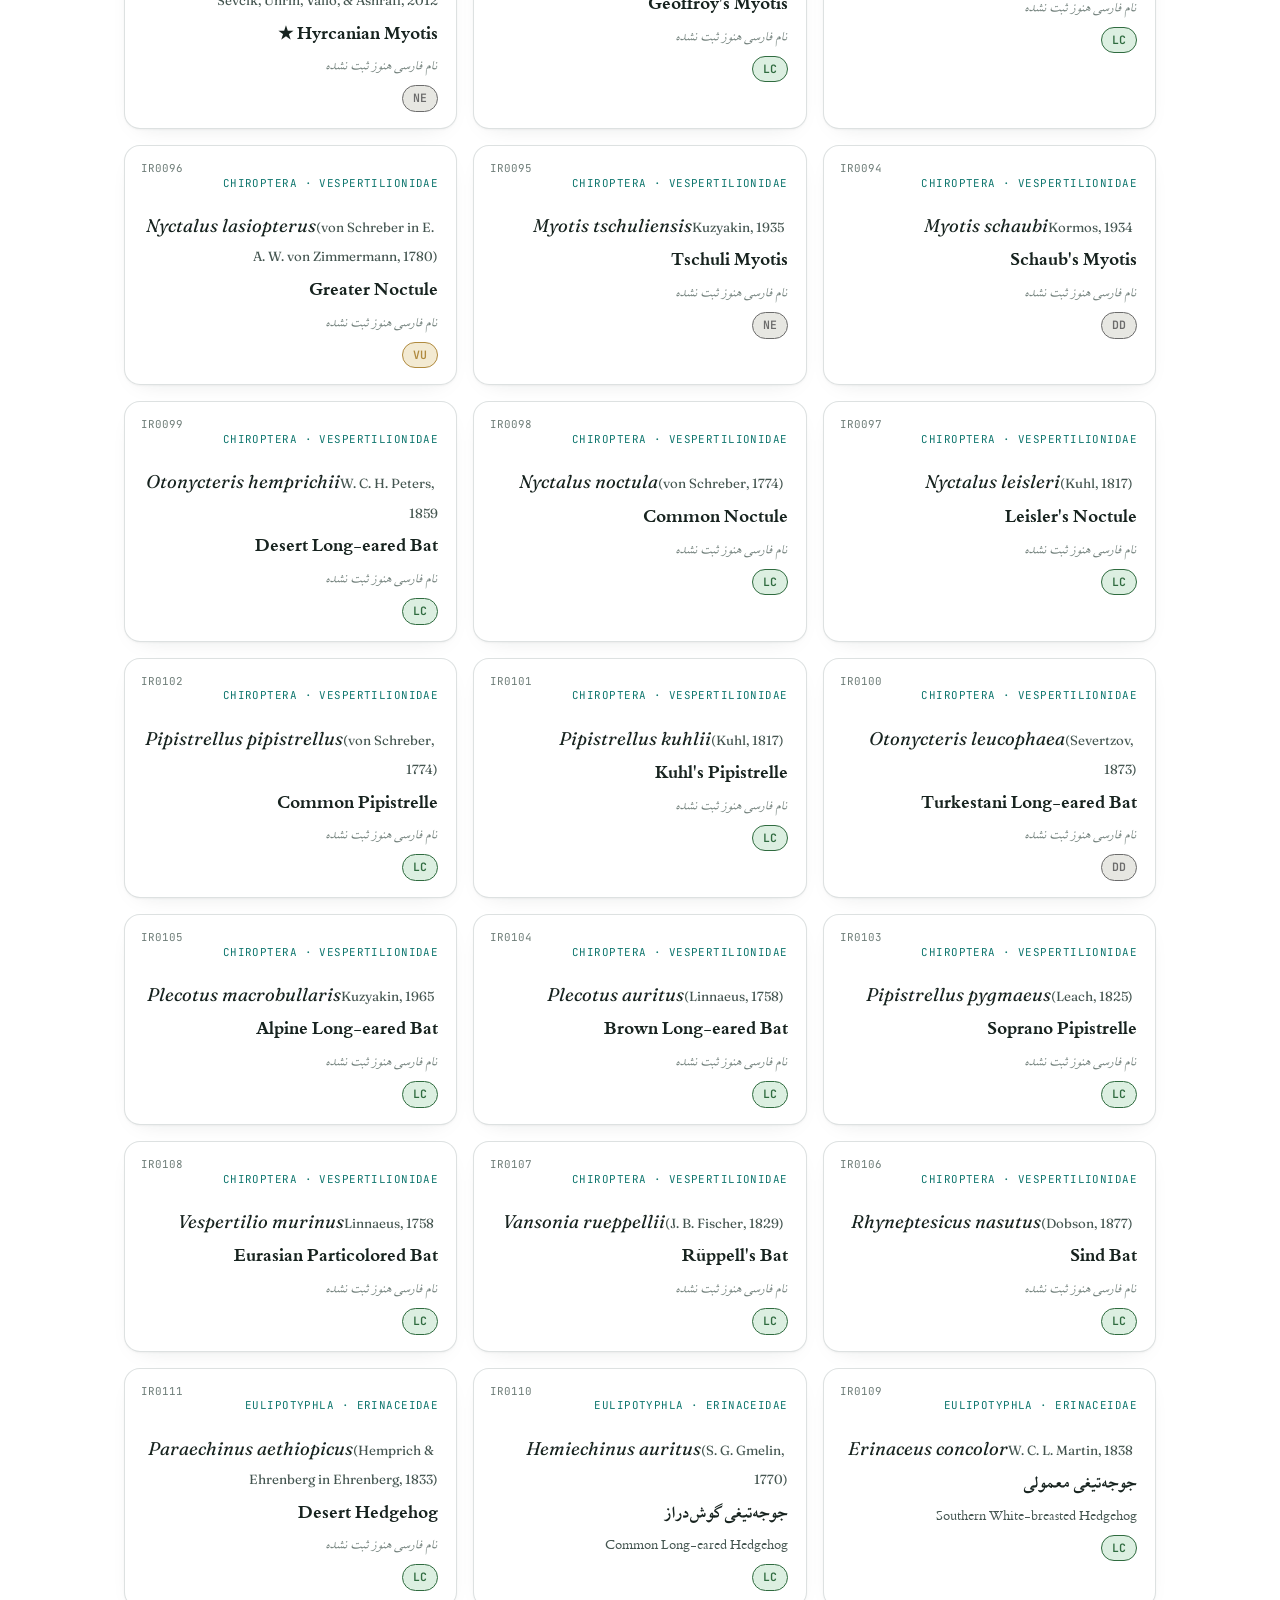
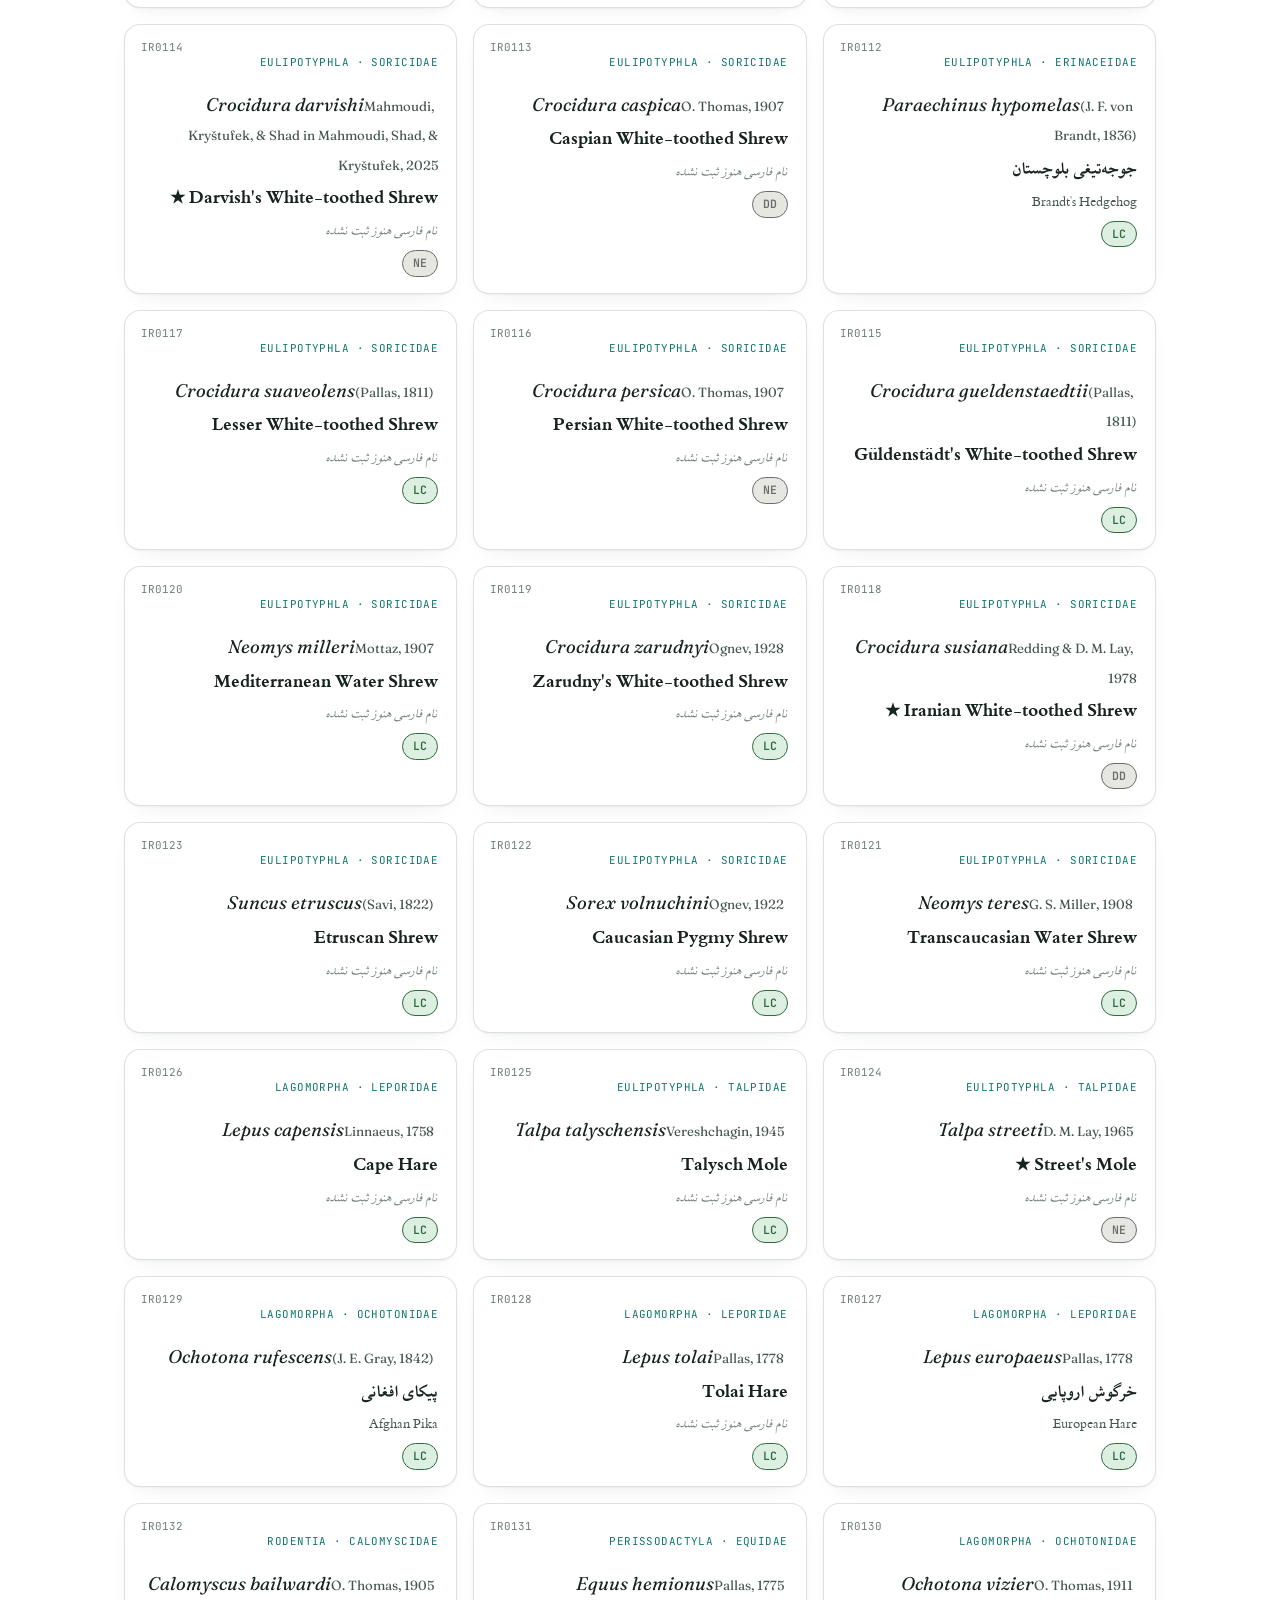
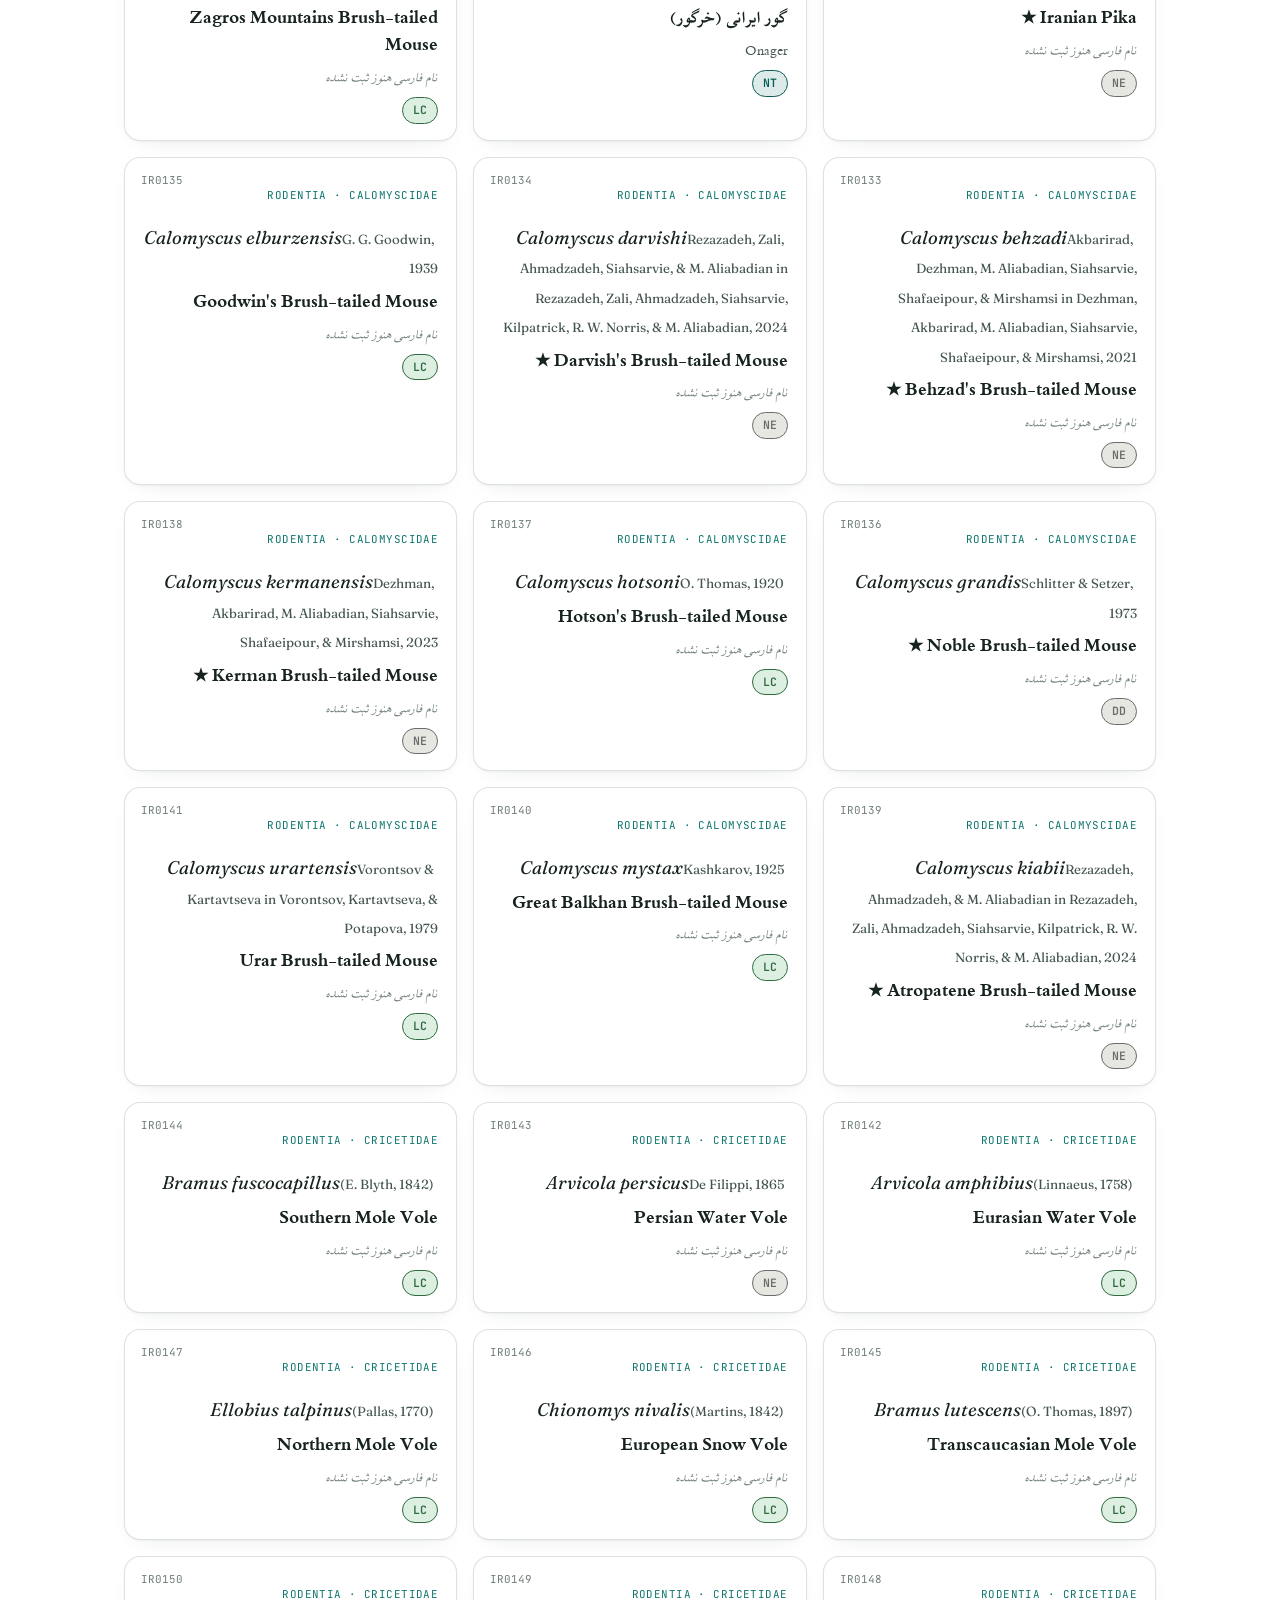
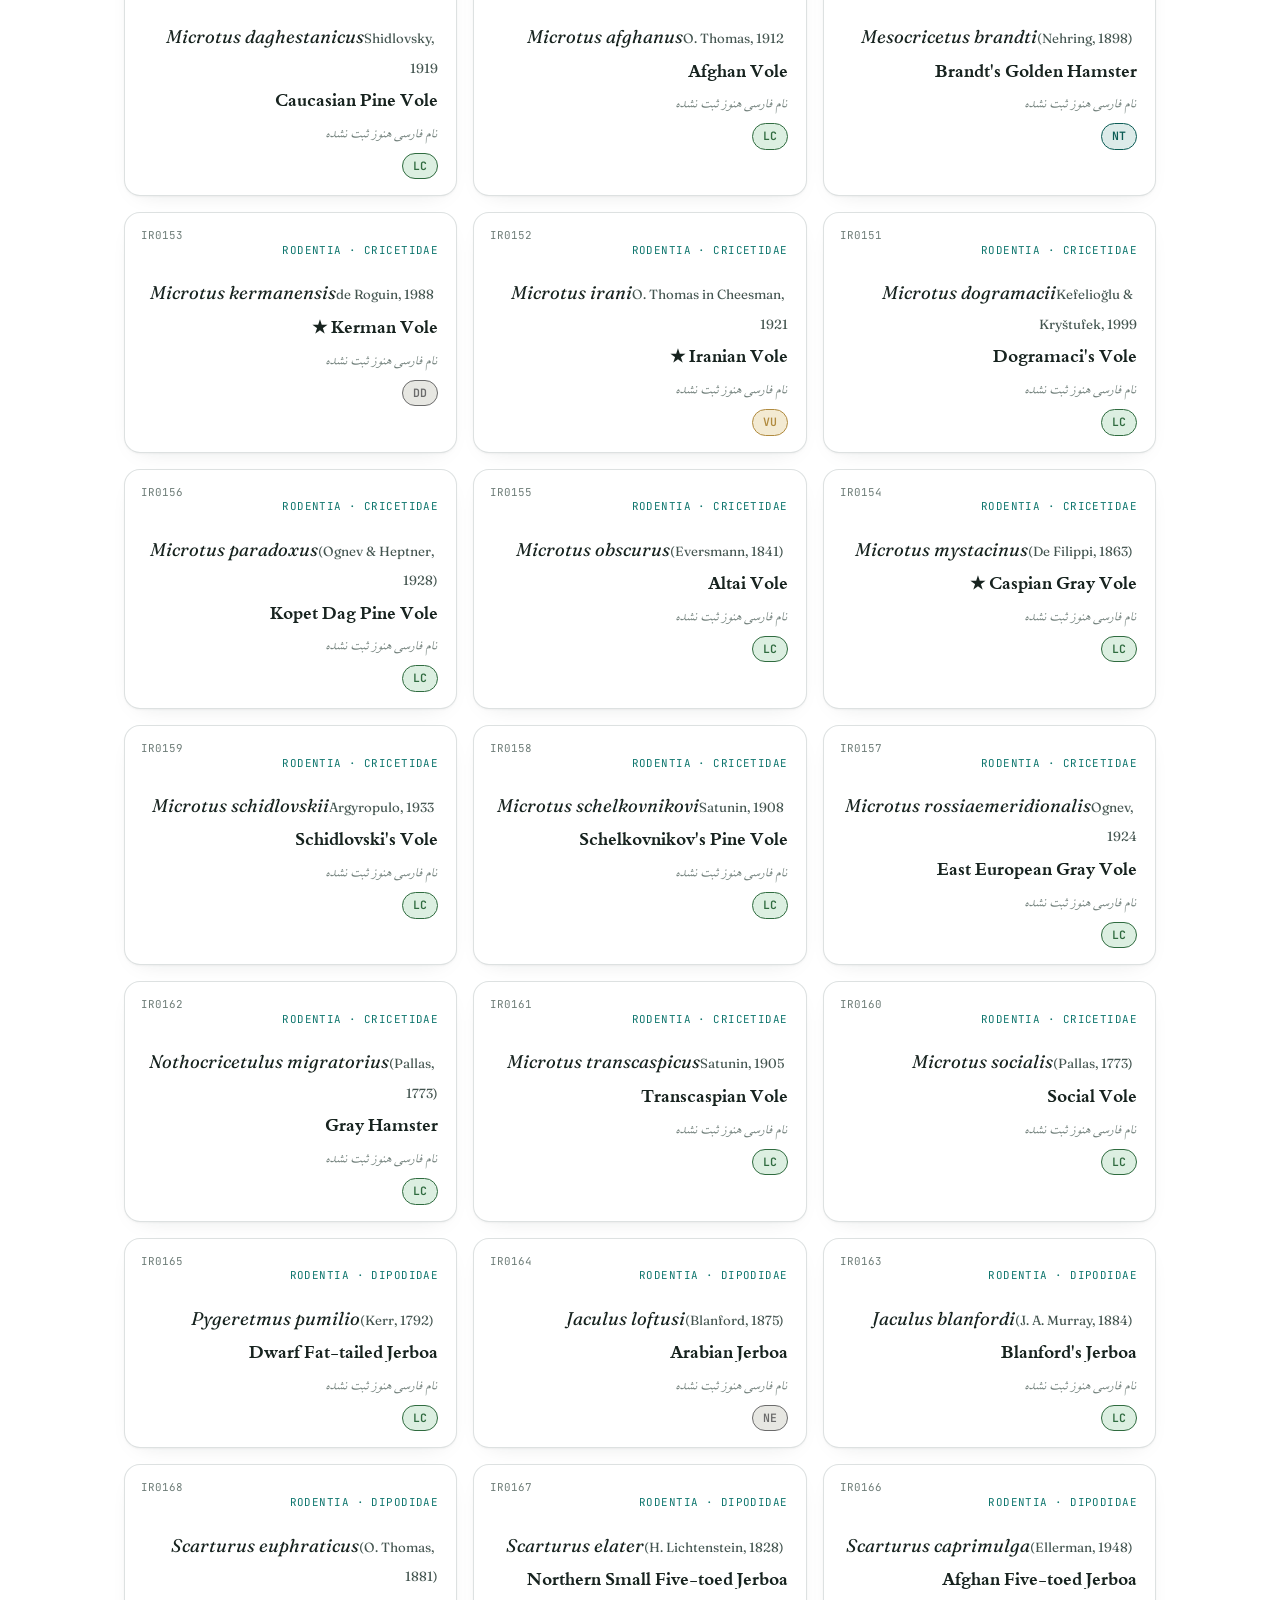
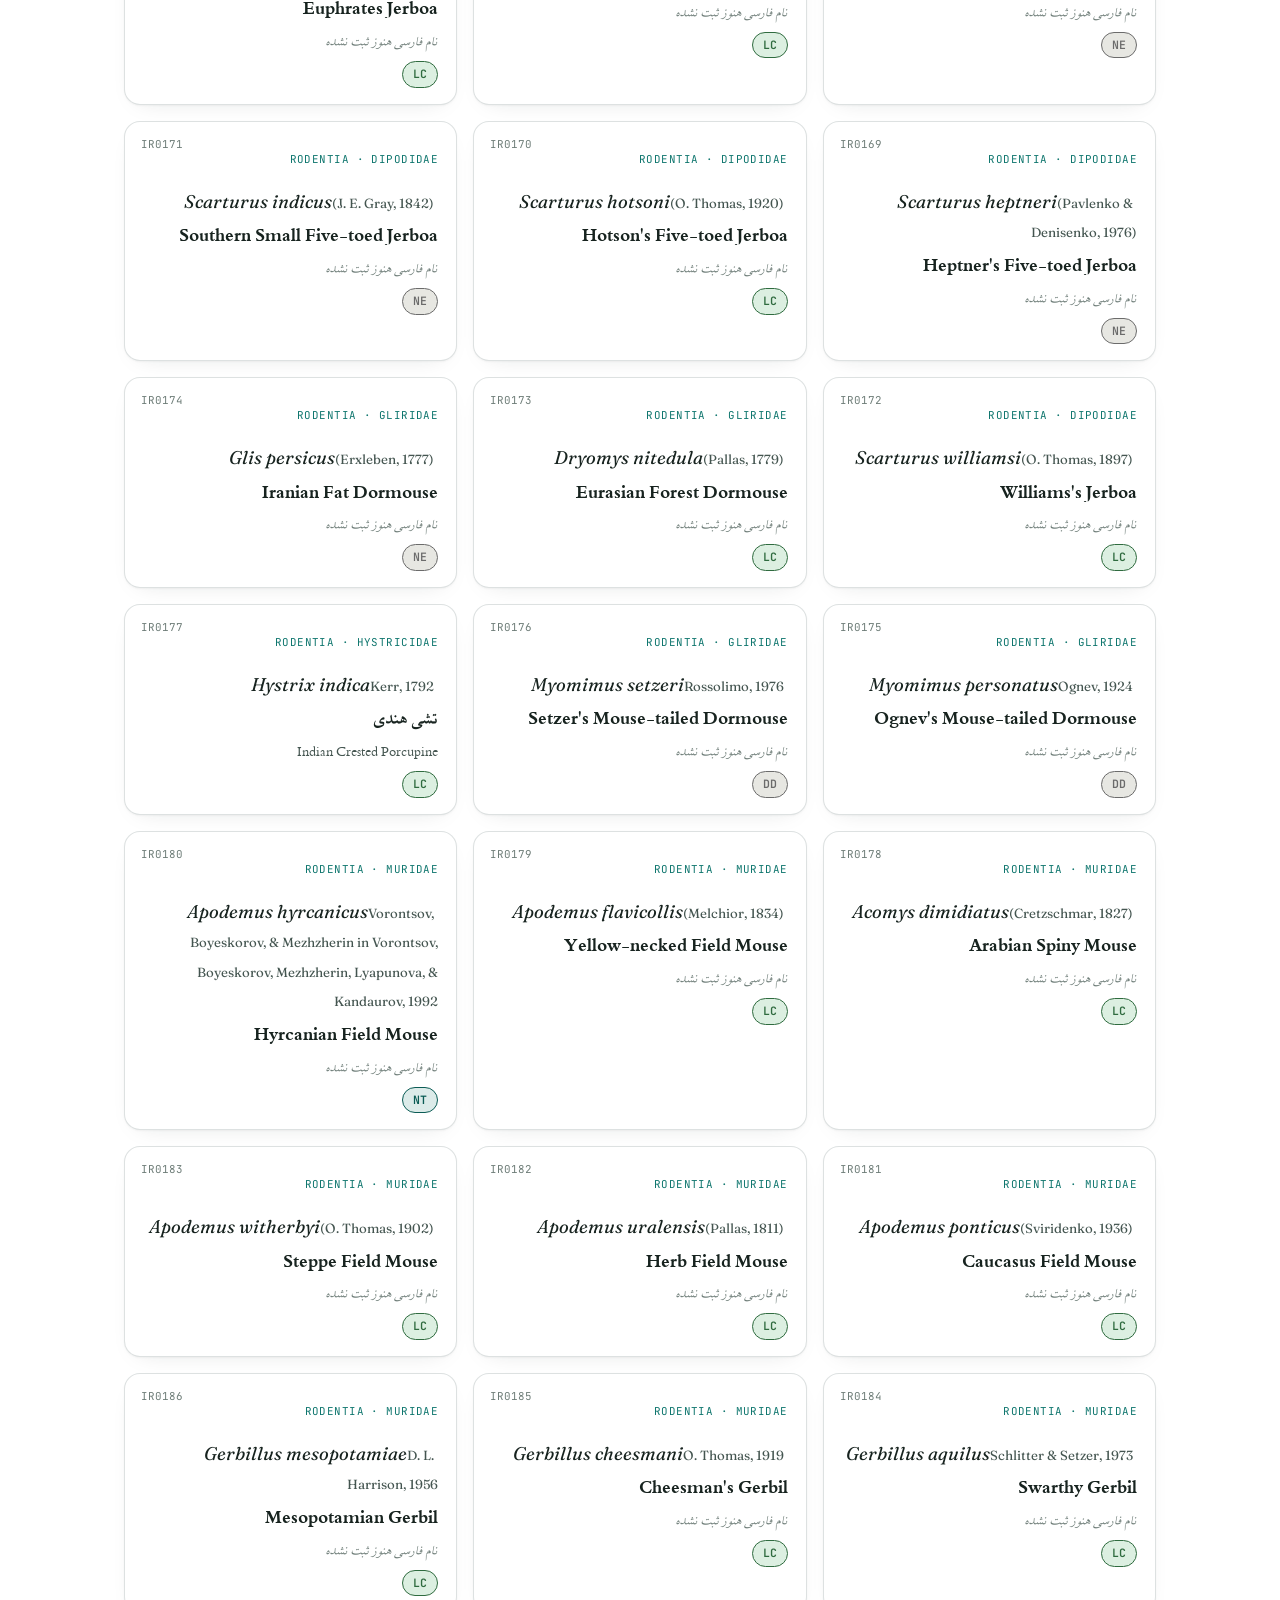
==== commit 595d05f3: "تبدیل اعداد به رقم فارسی در جاهایی که با جاوااسکریپت رندر می‌شدند آمار، شمارنده‌های چیپ راسته، نتیجه" ====
--- a/list.html
+++ b/list.html
@@ -66,6 +66,7 @@
   </div>
 </footer>
 
+<script src="assets/digits.js"></script>
 <script src="assets/script.js"></script>
 </body>
 </html>
